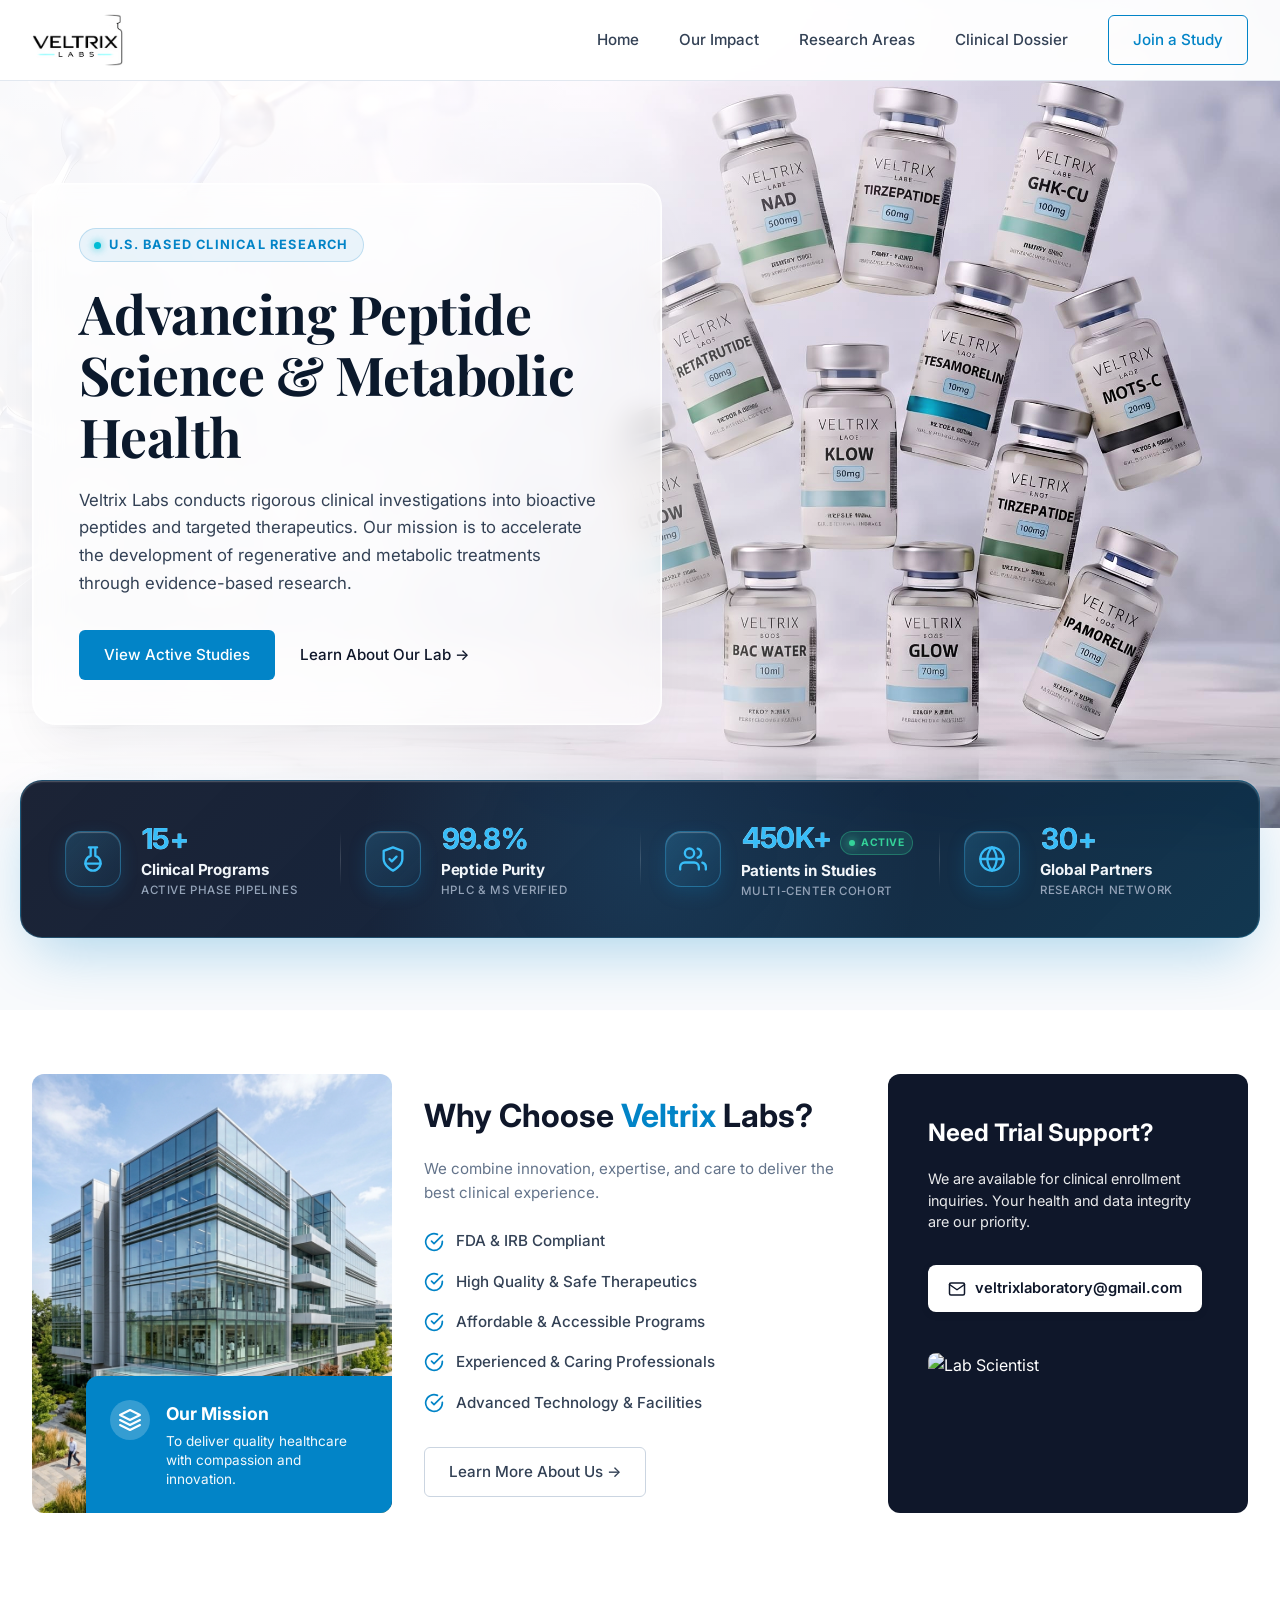
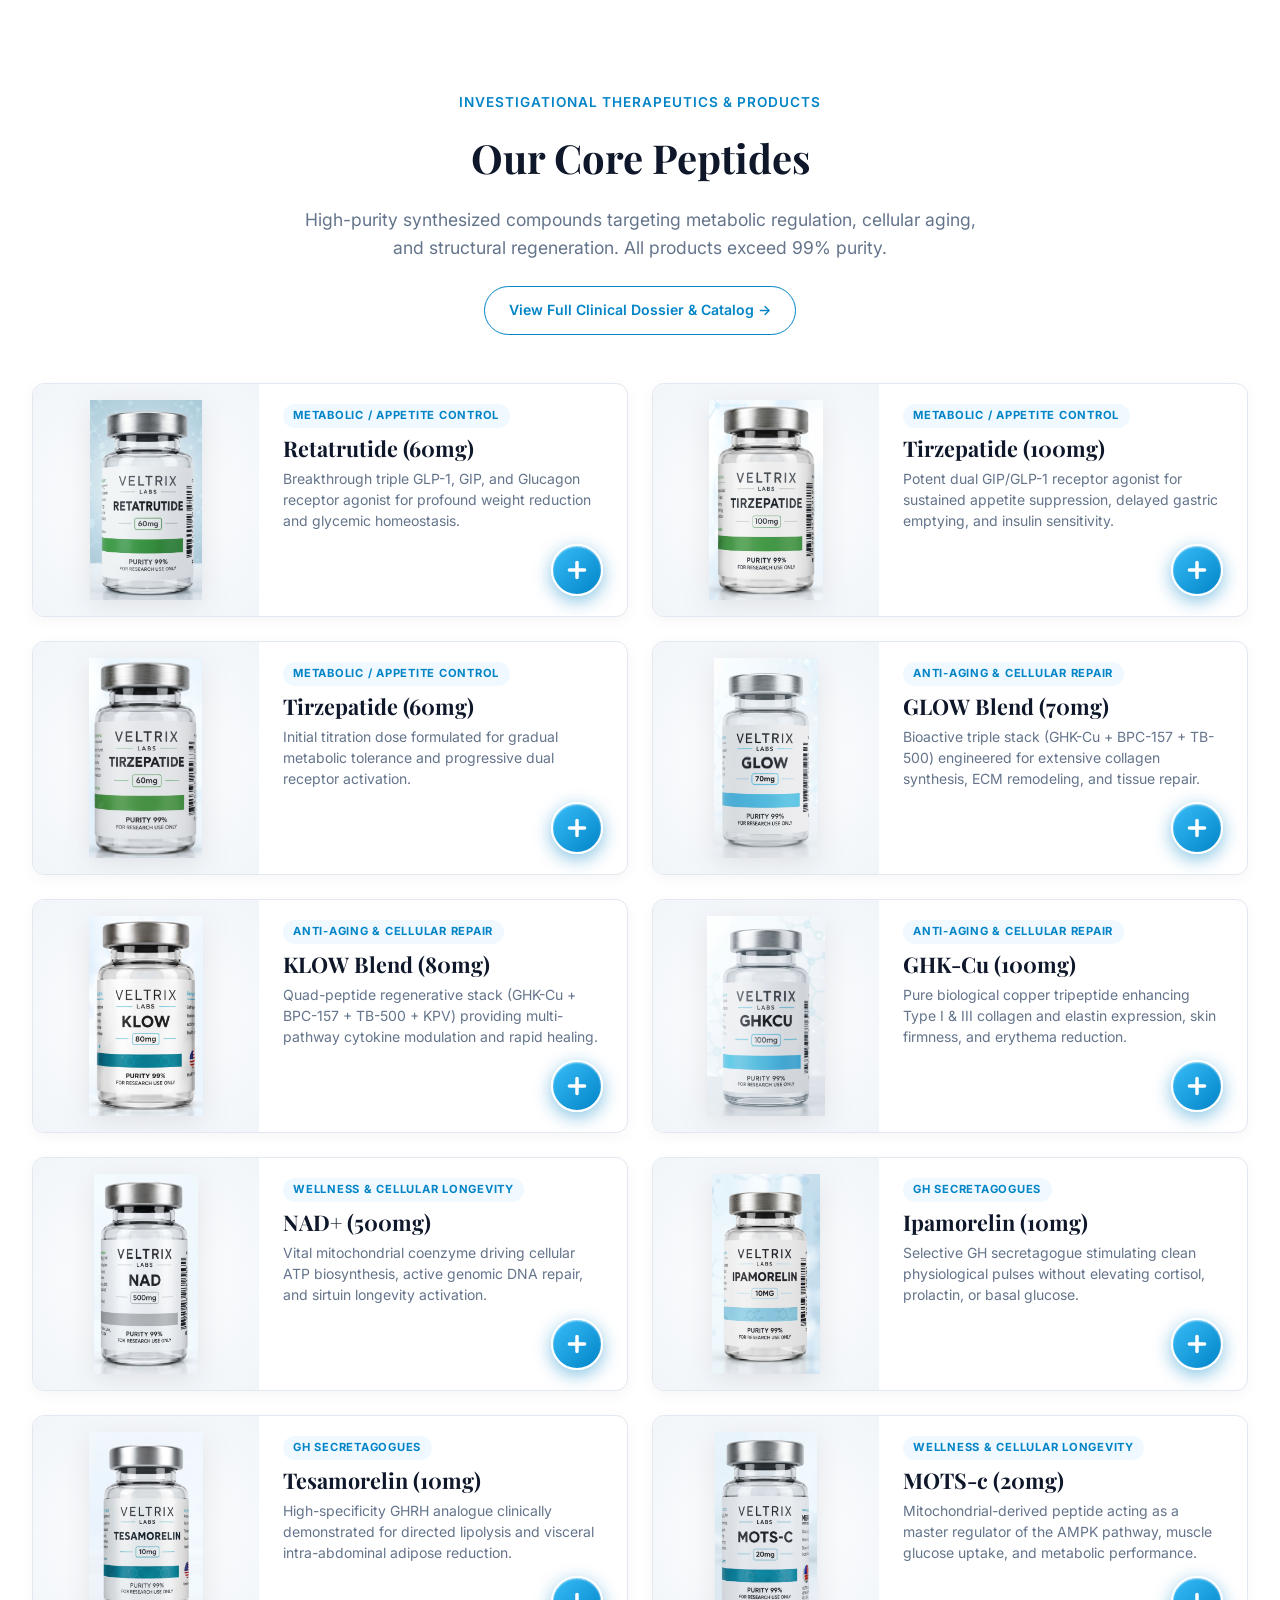
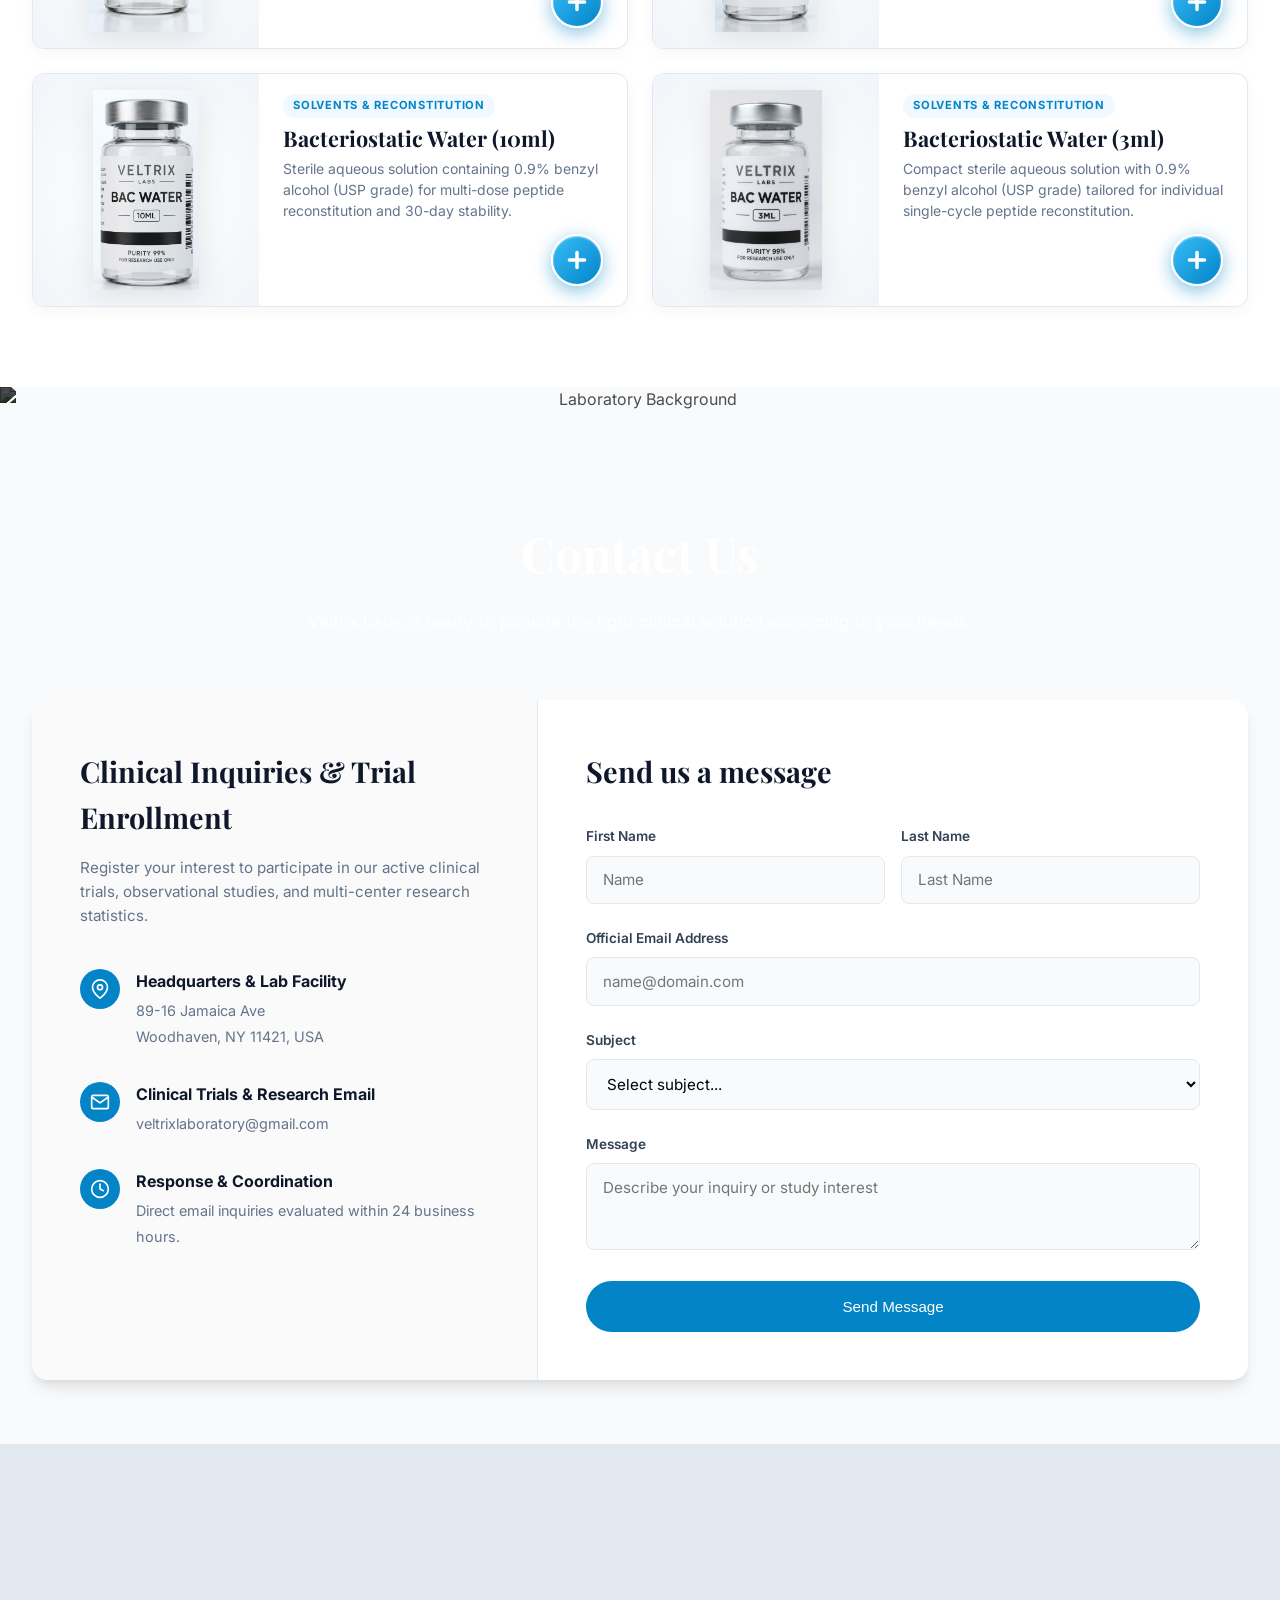
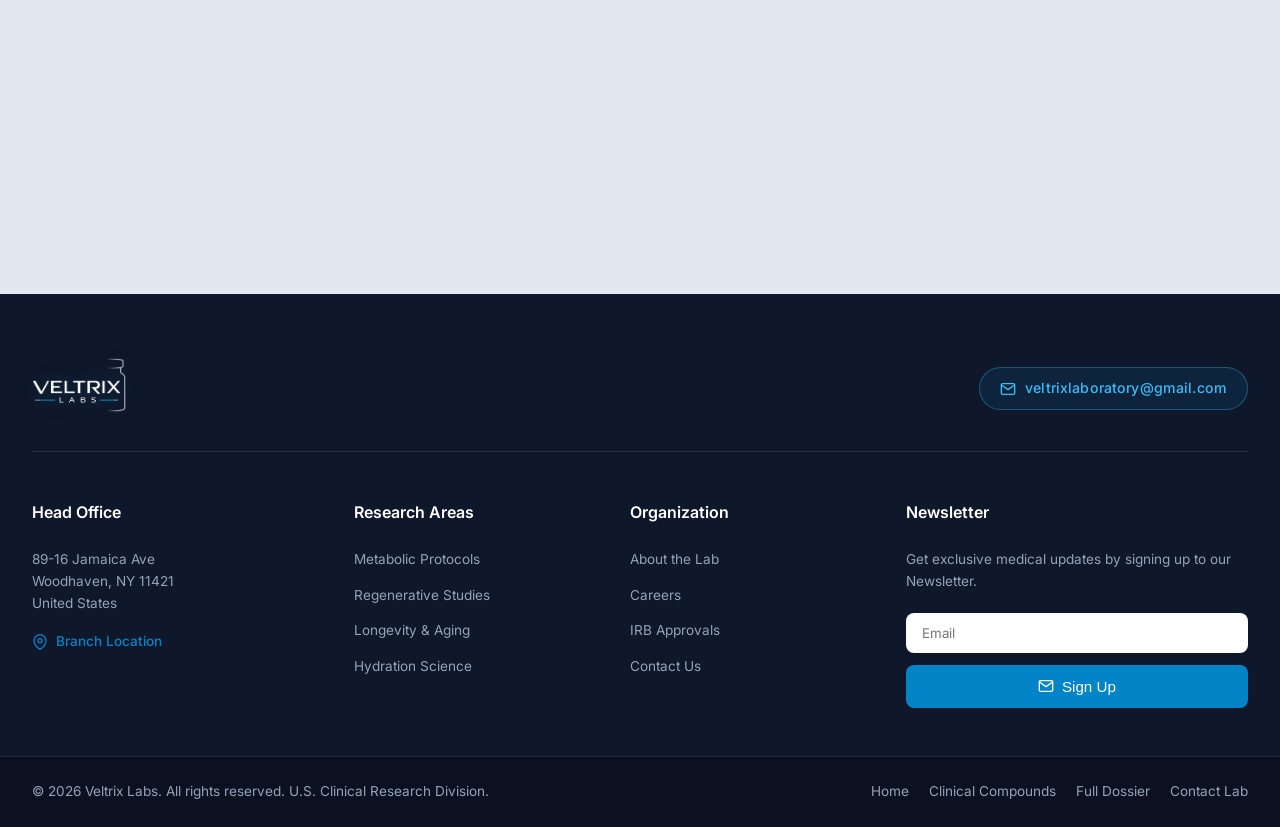
==== index.html @ ceeef2b6 "feat: complete US biotech institutional redesign, FormSubmit integration, mobile responsive fixes an" ====
<!DOCTYPE html>
<html lang="en">

<head>
  <meta charset="UTF-8" />
  <meta name="viewport" content="width=device-width, initial-scale=1.0" />
  <title>Veltrix Labs | Clinical Research & Therapeutics</title>
  <meta name="description"
    content="Veltrix Labs is a U.S.-based clinical research institution specializing in peptide science, metabolic optimization, and regenerative medicine." />
  <link rel="preconnect" href="https://fonts.googleapis.com" />
  <link rel="preconnect" href="https://fonts.gstatic.com" crossorigin />
  <link rel="preconnect" href="https://maps.google.com" />
  <link rel="preconnect" href="https://maps.gstatic.com" crossorigin />
  <link rel="dns-prefetch" href="https://maps.google.com" />
  <link
    href="https://fonts.googleapis.com/css2?family=Inter:wght@300;400;500;600;700&family=Playfair+Display:wght@600;700&display=swap"
    rel="stylesheet" />
  <link rel="icon" type="image/png" href="images/logo/logo-hd.png" />
  <link rel="stylesheet" href="style.css?v=4.6" />
  <script>document.documentElement.classList.add('js-reveal');</script>
</head>

<body>
  <!-- HEADER -->
  <header class="header" id="header">
    <div class="container header-container">
      <a href="./" class="logo" aria-label="Veltrix Labs">
        <img src="images/logo/logo-hd.png" alt="Veltrix Labs" class="site-logo-img" style="height: 52px; width: auto; max-height: 54px; display: block;">
      </a>
      <nav class="nav-links">
        <a href="#home">Home</a>
        <a href="#impact">Our Impact</a>
        <a href="#research">Research Areas</a>
        <a href="products">Clinical Dossier</a>
        <a href="#contact" class="btn btn-outline">Join a Study</a>
      </nav>
      <button class="mobile-menu-btn">
        <svg width="24" height="24" viewBox="0 0 24 24" fill="none" stroke="currentColor" stroke-width="2">
          <path d="M3 12h18M3 6h18M3 18h18" />
        </svg>
      </button>
    </div>
  </header>

  <!-- HERO -->
  <section class="hero" id="home">
    <div class="hero-image">
      <img src="images/principal/foto_principal.jpg"
        alt="Veltrix Labs Clinical Facility" />
      <div class="hero-overlay"></div>
    </div>
    <div class="container">
      <div class="hero-content">
        <span class="eyebrow">U.S. Based Clinical Research</span>
        <h1>Advancing Peptide Science &amp; Metabolic Health</h1>
        <p>Veltrix Labs conducts rigorous clinical investigations into bioactive peptides and targeted therapeutics. Our
          mission is to accelerate the development of regenerative and metabolic treatments through evidence-based
          research.</p>
        <div class="hero-actions">
          <a href="#research" class="btn btn-primary">View Active Studies</a>
          <a href="#impact" class="btn btn-text">Learn About Our Lab &rarr;</a>
        </div>
      </div>
    </div>
  </section>

  <!-- STATS BAR - CLINICAL IMPACT -->
  <section class="stats-bar">
    <div class="stats-glow-ambient"></div>
    <div class="container stats-container">
      
      <div class="stat-item">
        <div class="stat-icon-wrap">
          <svg viewBox="0 0 24 24" fill="none" stroke="currentColor" stroke-width="2" stroke-linecap="round" stroke-linejoin="round">
            <path d="M10 2v7.31M14 2v7.31M8.5 2h7M14 9.3a6.5 6.5 0 1 1-4 0"/>
            <path d="M5.52 16h12.96"/>
          </svg>
        </div>
        <div class="stat-text">
          <div class="stat-number-row">
            <h3><span class="stat-counter" data-target="15">15</span><span>+</span></h3>
          </div>
          <p class="stat-label">Clinical Programs</p>
          <span class="stat-sub">Active Phase Pipelines</span>
        </div>
      </div>
      
      <div class="stat-divider"></div>

      <div class="stat-item">
        <div class="stat-icon-wrap">
          <svg viewBox="0 0 24 24" fill="none" stroke="currentColor" stroke-width="2" stroke-linecap="round" stroke-linejoin="round">
            <path d="M12 22s8-4 8-10V5l-8-3-8 3v7c0 6 8 10 8 10z"/>
            <polyline points="9 12 11 14 15 10"/>
          </svg>
        </div>
        <div class="stat-text">
          <div class="stat-number-row">
            <h3><span class="stat-counter" data-target="99.8" data-decimals="1">99.8</span><span>%</span></h3>
          </div>
          <p class="stat-label">Peptide Purity</p>
          <span class="stat-sub">HPLC &amp; MS Verified</span>
        </div>
      </div>
      
      <div class="stat-divider"></div>

      <div class="stat-item stat-item-highlight">
        <div class="stat-icon-wrap">
          <svg viewBox="0 0 24 24" fill="none" stroke="currentColor" stroke-width="2" stroke-linecap="round" stroke-linejoin="round">
            <path d="M17 21v-2a4 4 0 0 0-4-4H5a4 4 0 0 0-4 4v2"/>
            <circle cx="9" cy="7" r="4"/>
            <path d="M23 21v-2a4 4 0 0 0-3-3.87"/>
            <path d="M16 3.13a4 4 0 0 1 0 7.75"/>
          </svg>
        </div>
        <div class="stat-text">
          <div class="stat-number-row">
            <h3><span class="stat-counter" data-target="450">450</span><span>K+</span></h3>
            <span class="stat-live-pulse"><span class="pulse-dot"></span> Active</span>
          </div>
          <p class="stat-label">Patients in Studies</p>
          <span class="stat-sub">Multi-Center Cohort</span>
        </div>
      </div>
      
      <div class="stat-divider"></div>

      <div class="stat-item">
        <div class="stat-icon-wrap">
          <svg viewBox="0 0 24 24" fill="none" stroke="currentColor" stroke-width="2" stroke-linecap="round" stroke-linejoin="round">
            <circle cx="12" cy="12" r="10"/>
            <line x1="2" y1="12" x2="22" y2="12"/>
            <path d="M12 2a15.3 15.3 0 0 1 4 10 15.3 15.3 0 0 1-4 10 15.3 15.3 0 0 1-4-10 15.3 15.3 0 0 1 4-10z"/>
          </svg>
        </div>
        <div class="stat-text">
          <div class="stat-number-row">
            <h3><span class="stat-counter" data-target="30">30</span><span>+</span></h3>
          </div>
          <p class="stat-label">Global Partners</p>
          <span class="stat-sub">Research Network</span>
        </div>
      </div>
      
    </div>
  </section>

  <!-- WHY CHOOSE US -->
  <section class="why-choose" id="impact">
    <div class="container why-choose-grid">
      <!-- Left Column (Image) -->
      <div class="why-img-col">
        <img src="images/modern_lab_building.jpg" alt="Veltrix Building" class="main-bldg">
        <div class="floating-mission">
          <div class="mission-icon">
            <svg viewBox="0 0 24 24" fill="none" stroke="currentColor" stroke-width="2" stroke-linecap="round" stroke-linejoin="round"><path d="M12 2L2 7l10 5 10-5-10-5zM2 17l10 5 10-5M2 12l10 5 10-5"/></svg>
          </div>
          <div>
            <strong>Our Mission</strong>
            <p>To deliver quality healthcare with compassion and innovation.</p>
          </div>
        </div>
      </div>
      
      <!-- Middle Column (List) -->
      <div class="why-text-col">
        <h2>Why Choose <span>Veltrix</span> Labs?</h2>
        <p class="why-sub">We combine innovation, expertise, and care to deliver the best clinical experience.</p>
        <ul class="check-list">
          <li>
            <svg viewBox="0 0 24 24" fill="none" stroke="currentColor" stroke-width="2" stroke-linecap="round" stroke-linejoin="round"><path d="M22 11.08V12a10 10 0 1 1-5.93-9.14"></path><polyline points="22 4 12 14.01 9 11.01"></polyline></svg>
            FDA &amp; IRB Compliant
          </li>
          <li>
            <svg viewBox="0 0 24 24" fill="none" stroke="currentColor" stroke-width="2" stroke-linecap="round" stroke-linejoin="round"><path d="M22 11.08V12a10 10 0 1 1-5.93-9.14"></path><polyline points="22 4 12 14.01 9 11.01"></polyline></svg>
            High Quality &amp; Safe Therapeutics
          </li>
          <li>
            <svg viewBox="0 0 24 24" fill="none" stroke="currentColor" stroke-width="2" stroke-linecap="round" stroke-linejoin="round"><path d="M22 11.08V12a10 10 0 1 1-5.93-9.14"></path><polyline points="22 4 12 14.01 9 11.01"></polyline></svg>
            Affordable &amp; Accessible Programs
          </li>
          <li>
            <svg viewBox="0 0 24 24" fill="none" stroke="currentColor" stroke-width="2" stroke-linecap="round" stroke-linejoin="round"><path d="M22 11.08V12a10 10 0 1 1-5.93-9.14"></path><polyline points="22 4 12 14.01 9 11.01"></polyline></svg>
            Experienced &amp; Caring Professionals
          </li>
          <li>
            <svg viewBox="0 0 24 24" fill="none" stroke="currentColor" stroke-width="2" stroke-linecap="round" stroke-linejoin="round"><path d="M22 11.08V12a10 10 0 1 1-5.93-9.14"></path><polyline points="22 4 12 14.01 9 11.01"></polyline></svg>
            Advanced Technology &amp; Facilities
          </li>
        </ul>
        <a href="#contact" class="btn btn-outline" style="border-radius: 6px; border-color: #cbd5e1; color: var(--color-text);">Learn More About Us &rarr;</a>
      </div>
      
      <!-- Right Column (Action) -->
      <div class="why-action-col">
        <h3>Need Trial Support?</h3>
        <p>We are available for clinical enrollment inquiries. Your health and data integrity are our priority.</p>
        <a href="mailto:veltrixlaboratory@gmail.com" class="btn-phone">
          <svg viewBox="0 0 24 24" fill="none" stroke="currentColor" stroke-width="2" stroke-linecap="round" stroke-linejoin="round" width="18" height="18"><path d="M4 4h16c1.1 0 2 .9 2 2v12c0 1.1-.9 2-2 2H4c-1.1 0-2-.9-2-2V6c0-1.1.9-2 2-2z"></path><polyline points="22,6 12,13 2,6"></polyline></svg>
          veltrixlaboratory@gmail.com
        </a>
        <div class="action-img-wrap">
          <img src="https://upload.wikimedia.org/wikipedia/commons/e/e3/Medical_Laboratory_Scientist_US_NIH.jpg" alt="Lab Scientist">
        </div>
      </div>
    </div>
  </section>

  <!-- COMPOUNDS -->
  <section class="research-areas" id="research">
    <div class="container">
      <div class="section-header">
        <span class="eyebrow-dark">Investigational Therapeutics &amp; Products</span>
        <h2>Our Core Peptides</h2>
        <p>High-purity synthesized compounds targeting metabolic regulation, cellular aging, and structural
          regeneration. All products exceed 99% purity.</p>        <div style="margin-top: 1.5rem;">
          <a href="products" class="btn btn-outline" style="border-radius: 50px; font-size: 0.88rem; font-weight: 600;">View Full Clinical Dossier &amp; Catalog &rarr;</a>
        </div>
      </div>

      <div class="compound-grid">
        <!-- Retatrutide -->
        <div class="compound-card">
          <div class="compound-img">
            <img src="images/imagenes/retatrutide-60mg.jpg" alt="Retatrutide (60mg)" />
          </div>
          <div class="compound-info">
            <span class="compound-tag">Metabolic / Appetite Control</span>
            <h3>Retatrutide (60mg)</h3>
            <p>Breakthrough triple GLP-1, GIP, and Glucagon receptor agonist for profound weight reduction and glycemic homeostasis.</p>
            <div class="compound-card-footer">
              <button type="button" class="compound-btn-plus" data-id="retatrutide" aria-label="View Retatrutide details">
                <svg viewBox="0 0 24 24" fill="none" stroke="currentColor" stroke-width="2.5" stroke-linecap="round" stroke-linejoin="round"><line x1="12" y1="5" x2="12" y2="19"></line><line x1="5" y1="12" x2="19" y2="12"></line></svg>
              </button>
            </div>
          </div>
        </div>

        <!-- Tirzepatide 100mg -->
        <div class="compound-card">
          <div class="compound-img">
            <img src="images/imagenes/tirzepatide-100mg.jpg" alt="Tirzepatide (100mg)" />
          </div>
          <div class="compound-info">
            <span class="compound-tag">Metabolic / Appetite Control</span>
            <h3>Tirzepatide (100mg)</h3>
            <p>Potent dual GIP/GLP-1 receptor agonist for sustained appetite suppression, delayed gastric emptying, and insulin sensitivity.</p>
            <div class="compound-card-footer">
              <button type="button" class="compound-btn-plus" data-id="tirzepatide_100" aria-label="View Tirzepatide 100mg details">
                <svg viewBox="0 0 24 24" fill="none" stroke="currentColor" stroke-width="2.5" stroke-linecap="round" stroke-linejoin="round"><line x1="12" y1="5" x2="12" y2="19"></line><line x1="5" y1="12" x2="19" y2="12"></line></svg>
              </button>
            </div>
          </div>
        </div>

        <!-- Tirzepatide 60mg -->
        <div class="compound-card">
          <div class="compound-img">
            <img src="images/imagenes/TIRZERPATIDE-60mg.jpg" alt="Tirzepatide (60mg)" />
          </div>
          <div class="compound-info">
            <span class="compound-tag">Metabolic / Appetite Control</span>
            <h3>Tirzepatide (60mg)</h3>
            <p>Initial titration dose formulated for gradual metabolic tolerance and progressive dual receptor activation.</p>
            <div class="compound-card-footer">
              <button type="button" class="compound-btn-plus" data-id="tirzepatide_60" aria-label="View Tirzepatide 60mg details">
                <svg viewBox="0 0 24 24" fill="none" stroke="currentColor" stroke-width="2.5" stroke-linecap="round" stroke-linejoin="round"><line x1="12" y1="5" x2="12" y2="19"></line><line x1="5" y1="12" x2="19" y2="12"></line></svg>
              </button>
            </div>
          </div>
        </div>

        <!-- GLOW Blend -->
        <div class="compound-card">
          <div class="compound-img">
            <img src="images/imagenes/glow-70mg.jpg" alt="GLOW Blend (70mg)" />
          </div>
          <div class="compound-info">
            <span class="compound-tag">Anti-Aging &amp; Cellular Repair</span>
            <h3>GLOW Blend (70mg)</h3>
            <p>Bioactive triple stack (GHK-Cu + BPC-157 + TB-500) engineered for extensive collagen synthesis, ECM remodeling, and tissue repair.</p>
            <div class="compound-card-footer">
              <button type="button" class="compound-btn-plus" data-id="glow" aria-label="View GLOW Blend details">
                <svg viewBox="0 0 24 24" fill="none" stroke="currentColor" stroke-width="2.5" stroke-linecap="round" stroke-linejoin="round"><line x1="12" y1="5" x2="12" y2="19"></line><line x1="5" y1="12" x2="19" y2="12"></line></svg>
              </button>
            </div>
          </div>
        </div>

        <!-- KLOW Blend -->
        <div class="compound-card">
          <div class="compound-img">
            <img src="images/imagenes/klow-80mg.jpg" alt="KLOW Blend (80mg)" />
          </div>
          <div class="compound-info">
            <span class="compound-tag">Anti-Aging &amp; Cellular Repair</span>
            <h3>KLOW Blend (80mg)</h3>
            <p>Quad-peptide regenerative stack (GHK-Cu + BPC-157 + TB-500 + KPV) providing multi-pathway cytokine modulation and rapid healing.</p>
            <div class="compound-card-footer">
              <button type="button" class="compound-btn-plus" data-id="klow" aria-label="View KLOW Blend details">
                <svg viewBox="0 0 24 24" fill="none" stroke="currentColor" stroke-width="2.5" stroke-linecap="round" stroke-linejoin="round"><line x1="12" y1="5" x2="12" y2="19"></line><line x1="5" y1="12" x2="19" y2="12"></line></svg>
              </button>
            </div>
          </div>
        </div>

        <!-- GHK-Cu -->
        <div class="compound-card">
          <div class="compound-img">
            <img src="images/imagenes/ghkcu-100mg.jpg" alt="GHK-Cu (100mg)" />
          </div>
          <div class="compound-info">
            <span class="compound-tag">Anti-Aging &amp; Cellular Repair</span>
            <h3>GHK-Cu (100mg)</h3>
            <p>Pure biological copper tripeptide enhancing Type I &amp; III collagen and elastin expression, skin firmness, and erythema reduction.</p>
            <div class="compound-card-footer">
              <button type="button" class="compound-btn-plus" data-id="ghk_cu" aria-label="View GHK-Cu details">
                <svg viewBox="0 0 24 24" fill="none" stroke="currentColor" stroke-width="2.5" stroke-linecap="round" stroke-linejoin="round"><line x1="12" y1="5" x2="12" y2="19"></line><line x1="5" y1="12" x2="19" y2="12"></line></svg>
              </button>
            </div>
          </div>
        </div>

        <!-- NAD+ -->
        <div class="compound-card">
          <div class="compound-img">
            <img src="images/imagenes/NAD-500mg.jpg" alt="NAD+ (500mg)" />
          </div>
          <div class="compound-info">
            <span class="compound-tag">Wellness &amp; Cellular Longevity</span>
            <h3>NAD+ (500mg)</h3>
            <p>Vital mitochondrial coenzyme driving cellular ATP biosynthesis, active genomic DNA repair, and sirtuin longevity activation.</p>
            <div class="compound-card-footer">
              <button type="button" class="compound-btn-plus" data-id="nad_plus" aria-label="View NAD+ details">
                <svg viewBox="0 0 24 24" fill="none" stroke="currentColor" stroke-width="2.5" stroke-linecap="round" stroke-linejoin="round"><line x1="12" y1="5" x2="12" y2="19"></line><line x1="5" y1="12" x2="19" y2="12"></line></svg>
              </button>
            </div>
          </div>
        </div>

        <!-- Ipamorelin -->
        <div class="compound-card">
          <div class="compound-img">
            <img src="images/imagenes/ipamorelin-10MG.jpg" alt="Ipamorelin (10mg)" />
          </div>
          <div class="compound-info">
            <span class="compound-tag">GH Secretagogues</span>
            <h3>Ipamorelin (10mg)</h3>
            <p>Selective GH secretagogue stimulating clean physiological pulses without elevating cortisol, prolactin, or basal glucose.</p>
            <div class="compound-card-footer">
              <button type="button" class="compound-btn-plus" data-id="ipamorelin" aria-label="View Ipamorelin details">
                <svg viewBox="0 0 24 24" fill="none" stroke="currentColor" stroke-width="2.5" stroke-linecap="round" stroke-linejoin="round"><line x1="12" y1="5" x2="12" y2="19"></line><line x1="5" y1="12" x2="19" y2="12"></line></svg>
              </button>
            </div>
          </div>
        </div>

        <!-- Tesamorelin -->
        <div class="compound-card">
          <div class="compound-img">
            <img src="images/imagenes/tesamorelin-10mg.jpg" alt="Tesamorelin (10mg)" />
          </div>
          <div class="compound-info">
            <span class="compound-tag">GH Secretagogues</span>
            <h3>Tesamorelin (10mg)</h3>
            <p>High-specificity GHRH analogue clinically demonstrated for directed lipolysis and visceral intra-abdominal adipose reduction.</p>
            <div class="compound-card-footer">
              <button type="button" class="compound-btn-plus" data-id="tesamorelin" aria-label="View Tesamorelin details">
                <svg viewBox="0 0 24 24" fill="none" stroke="currentColor" stroke-width="2.5" stroke-linecap="round" stroke-linejoin="round"><line x1="12" y1="5" x2="12" y2="19"></line><line x1="5" y1="12" x2="19" y2="12"></line></svg>
              </button>
            </div>
          </div>
        </div>

        <!-- MOTS-c -->
        <div class="compound-card">
          <div class="compound-img">
            <img src="images/imagenes/mots-c-20mg.jpg" alt="MOTS-c (20mg)" />
          </div>
          <div class="compound-info">
            <span class="compound-tag">Wellness &amp; Cellular Longevity</span>
            <h3>MOTS-c (20mg)</h3>
            <p>Mitochondrial-derived peptide acting as a master regulator of the AMPK pathway, muscle glucose uptake, and metabolic performance.</p>
            <div class="compound-card-footer">
              <button type="button" class="compound-btn-plus" data-id="mots_c" aria-label="View MOTS-c details">
                <svg viewBox="0 0 24 24" fill="none" stroke="currentColor" stroke-width="2.5" stroke-linecap="round" stroke-linejoin="round"><line x1="12" y1="5" x2="12" y2="19"></line><line x1="5" y1="12" x2="19" y2="12"></line></svg>
              </button>
            </div>
          </div>
        </div>

        <!-- Bacteriostatic Water 10ml -->
        <div class="compound-card">
          <div class="compound-img">
            <img src="images/imagenes/bac-water-10ML.jpg" alt="Bacteriostatic Water (10ml)" />
          </div>
          <div class="compound-info">
            <span class="compound-tag">Solvents &amp; Reconstitution</span>
            <h3>Bacteriostatic Water (10ml)</h3>
            <p>Sterile aqueous solution containing 0.9% benzyl alcohol (USP grade) for multi-dose peptide reconstitution and 30-day stability.</p>
            <div class="compound-card-footer">
              <button type="button" class="compound-btn-plus" data-id="bac_water_10ml" aria-label="View Bacteriostatic Water 10ml details">
                <svg viewBox="0 0 24 24" fill="none" stroke="currentColor" stroke-width="2.5" stroke-linecap="round" stroke-linejoin="round"><line x1="12" y1="5" x2="12" y2="19"></line><line x1="5" y1="12" x2="19" y2="12"></line></svg>
              </button>
            </div>
          </div>
        </div>

        <!-- Bacteriostatic Water 3ml -->
        <div class="compound-card">
          <div class="compound-img">
            <img src="images/imagenes/bac-water-3ML.jpg" alt="Bacteriostatic Water (3ml)" />
          </div>
          <div class="compound-info">
            <span class="compound-tag">Solvents &amp; Reconstitution</span>
            <h3>Bacteriostatic Water (3ml)</h3>
            <p>Compact sterile aqueous solution with 0.9% benzyl alcohol (USP grade) tailored for individual single-cycle peptide reconstitution.</p>
            <div class="compound-card-footer">
              <button type="button" class="compound-btn-plus" data-id="bac_water_3ml" aria-label="View Bacteriostatic Water 3ml details">
                <svg viewBox="0 0 24 24" fill="none" stroke="currentColor" stroke-width="2.5" stroke-linecap="round" stroke-linejoin="round"><line x1="12" y1="5" x2="12" y2="19"></line><line x1="5" y1="12" x2="19" y2="12"></line></svg>
              </button>
            </div>
          </div>
        </div>

      </div>
    </div>
  </section>

  <!-- CONTACT SECTION -->
  <section class="contact-section" id="contact">
    <div class="contact-header">
      <div class="contact-header-bg">
        <img src="https://upload.wikimedia.org/wikipedia/commons/2/22/Scientist_in_a_laboratory_Esculab.jpg" alt="Laboratory Background">
      </div>
      <div class="container contact-title">
        <h2>Contact Us</h2>
        <p>Veltrix Labs is ready to provide the right clinical solution according to your needs.</p>
      </div>
    </div>
    
    <div class="container contact-container">
      <div class="contact-card">
        <!-- Info Panel -->
        <div class="contact-info-panel">
          <h3>Clinical Inquiries &amp; Trial Enrollment</h3>
          <p>Register your interest to participate in our active clinical trials, observational studies, and multi-center research statistics.</p>
          
          <div class="info-list">
            <div class="info-item">
              <div class="info-icon">
                <svg viewBox="0 0 24 24" fill="none" stroke="currentColor" stroke-width="2" stroke-linecap="round" stroke-linejoin="round"><path d="M21 10c0 7-9 13-9 13s-9-6-9-13a9 9 0 0 1 18 0z"></path><circle cx="12" cy="10" r="3"></circle></svg>
              </div>
              <div class="info-text">
                <strong>Headquarters &amp; Lab Facility</strong>
                <span>89-16 Jamaica Ave<br>Woodhaven, NY 11421, USA</span>
              </div>
            </div>
            
            <div class="info-item">
              <div class="info-icon">
                <svg viewBox="0 0 24 24" fill="none" stroke="currentColor" stroke-width="2" stroke-linecap="round" stroke-linejoin="round"><path d="M4 4h16c1.1 0 2 .9 2 2v12c0 1.1-.9 2-2 2H4c-1.1 0-2-.9-2-2V6c0-1.1.9-2 2-2z"></path><polyline points="22,6 12,13 2,6"></polyline></svg>
              </div>
              <div class="info-text">
                <strong>Clinical Trials &amp; Research Email</strong>
                <span>veltrixlaboratory@gmail.com</span>
              </div>
            </div>
            
            <div class="info-item">
              <div class="info-icon">
                <svg viewBox="0 0 24 24" fill="none" stroke="currentColor" stroke-width="2" stroke-linecap="round" stroke-linejoin="round"><circle cx="12" cy="12" r="10"></circle><polyline points="12 6 12 12 16 14"></polyline></svg>
              </div>
              <div class="info-text">
                <strong>Response &amp; Coordination</strong>
                <span>Direct email inquiries evaluated within 24 business hours.</span>
              </div>
            </div>
          </div>
        </div>
        
        <!-- Form Panel -->
        <div class="contact-form-panel">
          <h3>Send us a message</h3>
          <form class="form" id="contactForm">
            <div class="form-row">
              <div class="input-group">
                <label>First Name</label>
                <input type="text" name="First Name" required placeholder="Name" />
              </div>
              <div class="input-group">
                <label>Last Name</label>
                <input type="text" name="Last Name" required placeholder="Last Name" />
              </div>
            </div>
            
            <div class="input-group">
              <label>Official Email Address</label>
              <input type="email" name="Email" required placeholder="name@domain.com" />
            </div>
            
            <div class="input-group">
              <label>Subject</label>
              <select name="Subject" required>
                <option value="">Select subject...</option>
                <option value="Metabolic / Weight Management">Metabolic / Weight Management</option>
                <option value="Tissue Regeneration">Tissue Regeneration</option>
                <option value="Cellular Longevity">Cellular Longevity</option>
                <option value="General Clinical Inquiries">General Clinical Inquiries</option>
              </select>
            </div>
            
            <div class="input-group">
              <label>Message</label>
              <textarea name="Message" rows="3" required placeholder="Describe your inquiry or study interest"></textarea>
            </div>
            
            <button type="submit" id="submitBtn" class="btn btn-primary btn-block" style="border-radius: 50px; padding: 1rem;">Send Message</button>
            <div id="formStatusMsg" class="form-status-msg" aria-live="polite"></div>
          </form>
        </div>
      </div>
    </div>
  </section>

  <!-- FULL WIDTH MAP -->
  <section class="full-map">
    <iframe src="https://maps.google.com/maps?q=89-16%20Jamaica%20Ave,%20Woodhaven,%20NY%2011421&t=&z=14&ie=UTF8&iwloc=&output=embed" width="100%" height="450" frameborder="0" style="border:0;" allowfullscreen="" aria-hidden="false" tabindex="0" loading="eager" title="Veltrix Labs Location Map"></iframe>
  </section>

  <!-- FOOTER -->
  <footer class="footer">
    <div class="container">
      <div class="footer-top">
        <div class="footer-logo">
          <a href="./" class="logo" aria-label="Veltrix Labs">
            <img src="images/logo/logo-white-hd.png" alt="Veltrix Labs" class="site-footer-logo-img" style="height: 54px; width: auto; max-height: 56px; display: block;">
          </a>
        </div>
        <div class="footer-email-contact">
          <a href="mailto:veltrixlaboratory@gmail.com" class="footer-email-link">
            <svg viewBox="0 0 24 24" fill="none" stroke="currentColor" stroke-width="2" stroke-linecap="round" stroke-linejoin="round" width="16" height="16"><path d="M4 4h16c1.1 0 2 .9 2 2v12c0 1.1-.9 2-2 2H4c-1.1 0-2-.9-2-2V6c0-1.1.9-2 2-2z"></path><polyline points="22,6 12,13 2,6"></polyline></svg>
            veltrixlaboratory@gmail.com
          </a>
        </div>
      </div>
      
      <hr class="footer-divider">
      
      <div class="footer-main">
        <div class="footer-col">
          <h4>Head Office</h4>
          <p>89-16 Jamaica Ave<br>Woodhaven, NY 11421<br>United States</p>
          <a href="#contact" class="branch-link">
            <svg viewBox="0 0 24 24" fill="none" stroke="currentColor" stroke-width="2" stroke-linecap="round" stroke-linejoin="round"><path d="M21 10c0 7-9 13-9 13s-9-6-9-13a9 9 0 0 1 18 0z"></path><circle cx="12" cy="10" r="3"></circle></svg>
            Branch Location
          </a>
        </div>
        
        <div class="footer-col">
          <h4>Research Areas</h4>
          <ul>
            <li><a href="#">Metabolic Protocols</a></li>
            <li><a href="#">Regenerative Studies</a></li>
            <li><a href="#">Longevity &amp; Aging</a></li>
            <li><a href="#">Hydration Science</a></li>
          </ul>
        </div>
        
        <div class="footer-col">
          <h4>Organization</h4>
          <ul>
            <li><a href="#">About the Lab</a></li>
            <li><a href="#">Careers</a></li>
            <li><a href="#">IRB Approvals</a></li>
            <li><a href="#contact">Contact Us</a></li>
          </ul>
        </div>
        
        <div class="footer-col newsletter-col">
          <h4>Newsletter</h4>
          <p>Get exclusive medical updates by signing up to our Newsletter.</p>
          <form class="newsletter-form">
            <input type="email" placeholder="Email" required>
            <button type="submit" class="btn btn-primary btn-block">
              <svg viewBox="0 0 24 24" fill="none" stroke="currentColor" stroke-width="2" stroke-linecap="round" stroke-linejoin="round" width="16" height="16"><path d="M4 4h16c1.1 0 2 .9 2 2v12c0 1.1-.9 2-2 2H4c-1.1 0-2-.9-2-2V6c0-1.1.9-2 2-2z"></path><polyline points="22,6 12,13 2,6"></polyline></svg>
              Sign Up
            </button>
          </form>
        </div>
      </div>
    </div>
    
    <div class="footer-bottom-wrapper">
      <div class="container footer-bottom">
        <p>&copy; 2026 Veltrix Labs. All rights reserved. U.S. Clinical Research Division.</p>
        <div class="footer-legal">
          <a href="#header">Home</a>
          <a href="#research">Clinical Compounds</a>
          <a href="products">Full Dossier</a>
          <a href="#contact">Contact Lab</a>
        </div>
      </div>
    </div>
  </footer>

  <!-- CLINICAL PRODUCT MODAL (Dinámico, sin saturar el index) -->
  <div id="productModal" class="product-modal" aria-hidden="true" role="dialog">
    <div class="product-modal-backdrop"></div>
    <div class="product-modal-container">
      <button type="button" class="product-modal-close" id="modalCloseBtn" aria-label="Cerrar modal">&times;</button>
      <div id="modalDynamicBody"></div>
    </div>
  </div>

  <script src="products-data.js"></script>
  <script src="app.js?v=4.5"></script>
</body>

</html>
---- style.css ----
:root {
  --color-primary: #0f172a;
  --color-primary-light: #1e293b;
  --color-accent: #0284c7;
  --color-accent-hover: #0369a1;
  --color-bg: #f8fafc;
  --color-surface: #ffffff;
  --color-text: #334155;
  --color-text-dark: #0f172a;
  --color-text-light: #64748b;
  --color-border: #e2e8f0;
  
  --font-sans: 'Inter', sans-serif;
  --font-serif: 'Playfair Display', serif;
  
  --shadow-sm: 0 1px 2px 0 rgba(0, 0, 0, 0.05);
  --shadow-md: 0 4px 6px -1px rgba(0, 0, 0, 0.1), 0 2px 4px -1px rgba(0, 0, 0, 0.06);
  --shadow-lg: 0 10px 15px -3px rgba(0, 0, 0, 0.1), 0 4px 6px -2px rgba(0, 0, 0, 0.05);
}

* {
  margin: 0;
  padding: 0;
  box-sizing: border-box;
}

html {
  scroll-behavior: smooth;
}

body {
  font-family: var(--font-sans);
  color: var(--color-text);
  background-color: var(--color-bg);
  line-height: 1.6;
  -webkit-font-smoothing: antialiased;
}

a {
  text-decoration: none;
  color: inherit;
  transition: color 0.2s ease;
}

img {
  max-width: 100%;
  height: auto;
  display: block;
}

.container {
  width: 100%;
  max-width: 1280px;
  margin: 0 auto;
  padding: 0 2rem;
}

/* BUTTONS */
.btn {
  display: inline-flex;
  align-items: center;
  justify-content: center;
  padding: 0.75rem 1.5rem;
  font-weight: 500;
  border-radius: 0.375rem;
  transition: all 0.2s ease;
  cursor: pointer;
  border: 1px solid transparent;
  font-size: 0.95rem;
}

.btn-primary {
  background-color: var(--color-accent);
  color: white;
}

.btn-primary:hover {
  background-color: var(--color-accent-hover);
}

.btn-outline {
  background-color: transparent;
  border-color: var(--color-accent);
  color: var(--color-accent);
}

.btn-outline:hover {
  background-color: var(--color-accent);
  color: white;
}

.btn-text {
  background-color: transparent;
  color: var(--color-primary);
  padding: 0.75rem 0;
}

.btn-text:hover {
  color: var(--color-accent);
}

.btn-block {
  width: 100%;
}

/* HEADER */
.header {
  position: fixed;
  top: 0;
  left: 0;
  width: 100%;
  background-color: rgba(255, 255, 255, 0.95);
  backdrop-filter: blur(8px);
  border-bottom: 1px solid var(--color-border);
  z-index: 100;
  transition: all 0.3s ease;
}

.header.scrolled {
  box-shadow: var(--shadow-sm);
}

.header-container {
  display: flex;
  align-items: center;
  justify-content: space-between;
  height: 5rem;
}

.logo {
  display: inline-flex;
  align-items: center;
  text-decoration: none;
}

.logo img,
.site-logo-img {
  height: 52px !important;
  max-height: 54px !important;
  width: auto !important;
  max-width: 240px !important;
  object-fit: contain !important;
  display: block;
  filter: drop-shadow(0 1px 2px rgba(0, 0, 0, 0.04));
  transition: transform var(--transition-fast), filter var(--transition-fast);
}

.logo:hover img,
.logo:hover .site-logo-img {
  transform: scale(1.03);
  filter: drop-shadow(0 2px 8px rgba(0, 168, 204, 0.25));
}

.footer-logo .logo {
  max-height: 60px;
}

.footer-logo img,
.site-footer-logo-img {
  height: 54px !important;
  max-height: 56px !important;
  width: auto !important;
  max-width: 250px !important;
  object-fit: contain !important;
  display: block;
  filter: drop-shadow(0 2px 10px rgba(0, 204, 255, 0.2));
}

.nav-links {
  display: flex;
  align-items: center;
  gap: 2.5rem;
}

.nav-links a:not(.btn) {
  font-size: 0.95rem;
  font-weight: 500;
  color: var(--color-text);
}

.nav-links a:not(.btn):hover {
  color: var(--color-accent);
}

.mobile-menu-btn {
  display: none;
  background: none;
  border: none;
  cursor: pointer;
  color: var(--color-primary);
}

/* HERO */
.hero {
  position: relative;
  min-height: 92vh;
  display: flex;
  align-items: center;
  padding-top: 5rem;
  overflow: hidden;
}

.hero-image {
  position: absolute;
  top: 0;
  left: 0;
  width: 100%;
  height: 100%;
  z-index: 0;
}

.hero-image img {
  width: 100%;
  height: 100%;
  object-fit: cover;
  object-position: 78% center;
  filter: saturate(1.15) contrast(1.05) brightness(1.02);
}

.hero-overlay {
  position: absolute;
  top: 0;
  left: 0;
  width: 100%;
  height: 100%;
  background: linear-gradient(
    90deg,
    rgba(255, 255, 255, 0.92) 0%,
    rgba(255, 255, 255, 0.78) 30%,
    rgba(255, 255, 255, 0.28) 55%,
    rgba(255, 255, 255, 0.02) 75%,
    rgba(255, 255, 255, 0) 100%
  );
  pointer-events: none;
}

.hero-content {
  max-width: 630px;
  position: relative;
  z-index: 2;
  background: rgba(255, 255, 255, 0.65);
  backdrop-filter: blur(14px);
  -webkit-backdrop-filter: blur(14px);
  border: 1px solid rgba(255, 255, 255, 0.85);
  padding: 2.75rem 2.85rem;
  border-radius: 24px;
  box-shadow: 0 25px 50px -15px rgba(10, 25, 47, 0.08), 0 0 0 1px rgba(255, 255, 255, 0.5) inset;
}

.eyebrow {
  display: inline-flex;
  align-items: center;
  gap: 0.5rem;
  font-size: 0.8rem;
  font-weight: 700;
  text-transform: uppercase;
  letter-spacing: 1.2px;
  color: #0284c7;
  background: rgba(2, 132, 199, 0.08);
  border: 1px solid rgba(2, 132, 199, 0.2);
  padding: 0.35rem 0.9rem;
  border-radius: 50px;
  margin-bottom: 1.25rem;
}

.eyebrow::before {
  content: '';
  width: 7px;
  height: 7px;
  border-radius: 50%;
  background-color: #00bcd4;
  box-shadow: 0 0 8px #00bcd4;
  display: inline-block;
}

.hero h1 {
  font-family: var(--font-serif);
  font-size: 3.35rem;
  line-height: 1.15;
  color: #0b192c;
  margin-bottom: 1.25rem;
  letter-spacing: -0.5px;
}

.hero p {
  font-size: 1.05rem;
  line-height: 1.65;
  color: #334155;
  margin-bottom: 2rem;
  max-width: 520px;
}

.hero-actions {
  display: flex;
  align-items: center;
  gap: 1.5rem;
}

/* DOMAINS (Services layout with PS3 Waves) */
.domains {
  position: relative;
  padding: 6.5rem 0 7rem;
  background: radial-gradient(ellipse at 50% 30%, #e0f2fe 0%, #f0f9ff 45%, #f8fafc 100%);
  overflow: hidden;
}

.ps3-waves-bg {
  position: absolute;
  top: 0;
  left: 0;
  width: 100%;
  height: 100%;
  pointer-events: none;
  z-index: 1;
}

.domains .container {
  position: relative;
  z-index: 2;
}

.domains-header {
  text-align: center;
  margin-bottom: 3rem;
}

.domains-header h2 {
  font-size: 2.25rem;
  color: var(--color-primary);
  margin-bottom: 0.5rem;
}

.domains-header h2 span {
  color: var(--color-accent);
}

.domains-header p {
  color: var(--color-text-light);
}

.domains-grid {
  display: grid;
  grid-template-columns: repeat(5, 1fr);
  gap: 1.25rem;
}

.domain-card {
  background: rgba(255, 255, 255, 0.92);
  backdrop-filter: blur(16px);
  -webkit-backdrop-filter: blur(16px);
  border: 1px solid rgba(255, 255, 255, 0.9);
  border-radius: 18px;
  overflow: hidden;
  box-shadow: 0 8px 28px rgba(2, 132, 199, 0.10), 0 2px 6px rgba(0, 0, 0, 0.04);
  transition: transform 0.35s cubic-bezier(0.34, 1.56, 0.64, 1), box-shadow 0.35s ease, border-color 0.35s ease;
  display: flex;
  flex-direction: column;
  cursor: pointer;
}

.domain-card:hover {
  transform: translateY(-8px) scale(1.02);
  box-shadow: 0 20px 40px rgba(2, 132, 199, 0.20), 0 8px 16px rgba(0,0,0,0.06);
  border-color: rgba(56, 189, 248, 0.7);
}

/* Image area: dark gradient bg so white-label vials look intentional */
.domain-img {
  width: 100%;
  height: 150px;
  overflow: hidden;
  position: relative;
  background: linear-gradient(135deg, #0f172a 0%, #1e3a5f 50%, #0c4a6e 100%);
  display: flex;
  align-items: center;
  justify-content: center;
}

/* Subtle animated shine overlay */
.domain-img::after {
  content: '';
  position: absolute;
  inset: 0;
  background: linear-gradient(120deg,
    transparent 30%,
    rgba(56, 189, 248, 0.08) 50%,
    transparent 70%
  );
  opacity: 0;
  transition: opacity 0.4s ease;
}

.domain-card:hover .domain-img::after {
  opacity: 1;
}

/* Bottom glow line */
.domain-img::before {
  content: '';
  position: absolute;
  bottom: 0;
  left: 0;
  right: 0;
  height: 2px;
  background: linear-gradient(90deg, transparent, #38bdf8, #0ea5e9, transparent);
  z-index: 3;
  opacity: 0.8;
}

.domain-img img {
  width: 80%;
  height: 85%;
  object-fit: contain;
  object-position: center;
  transition: transform 0.5s cubic-bezier(0.34, 1.56, 0.64, 1), filter 0.3s ease;
  position: relative;
  z-index: 2;
  filter: drop-shadow(0 4px 16px rgba(0,0,0,0.35));
}

.domain-card:hover .domain-img img {
  transform: scale(1.08);
  filter: drop-shadow(0 8px 24px rgba(56, 189, 248, 0.25));
}

.domain-content {
  padding: 1.25rem 1.25rem 1rem;
  position: relative;
  flex: 1;
  display: flex;
  flex-direction: column;
}

.domain-content h3 {
  font-size: 1rem;
  color: var(--color-primary);
  margin-bottom: 0.35rem;
  font-weight: 700;
  letter-spacing: -0.01em;
}

.domain-content p {
  font-size: 0.82rem;
  color: var(--color-text-light);
  line-height: 1.45;
  margin-bottom: 0.85rem;
  flex: 1;
}

.domain-arrow {
  display: flex;
  align-items: center;
  justify-content: center;
  width: 30px;
  height: 30px;
  background: linear-gradient(135deg, var(--color-accent), #0ea5e9);
  color: white;
  border-radius: 50%;
  align-self: flex-end;
  transition: transform 0.3s cubic-bezier(0.34, 1.56, 0.64, 1), box-shadow 0.3s ease;
  box-shadow: 0 2px 8px rgba(2, 132, 199, 0.35);
}

.domain-arrow:hover {
  transform: scale(1.15) translateX(2px);
  box-shadow: 0 4px 16px rgba(2, 132, 199, 0.5);
}

.domain-arrow svg {
  width: 15px;
  height: 15px;
}


/* STATS BAR - ULTRA-PREMIUM CLINICAL GLASS */
.stats-bar {
  background: linear-gradient(135deg, rgba(15, 23, 42, 0.95) 0%, rgba(14, 30, 55, 0.97) 50%, rgba(8, 47, 73, 0.96) 100%);
  backdrop-filter: blur(24px);
  -webkit-backdrop-filter: blur(24px);
  padding: 0;
  color: white;
  border-radius: 22px;
  border: 1px solid rgba(56, 189, 248, 0.28);
  margin: -3rem auto 4.5rem;
  max-width: 1240px;
  position: relative;
  z-index: 10;
  box-shadow: 0 25px 60px -15px rgba(2, 132, 199, 0.32), 0 0 0 1px rgba(255, 255, 255, 0.08), inset 0 1px 1.5px rgba(255, 255, 255, 0.25);
  overflow: hidden;
}

.stats-glow-ambient {
  position: absolute;
  top: -50%;
  left: 20%;
  width: 60%;
  height: 200%;
  background: radial-gradient(circle, rgba(56, 189, 248, 0.12) 0%, transparent 70%);
  pointer-events: none;
  z-index: 1;
}

.stats-container {
  display: flex;
  justify-content: space-between;
  align-items: center;
  padding: 2.25rem 2.75rem;
  position: relative;
  z-index: 2;
  gap: 1.5rem;
}

.stat-item {
  display: flex;
  align-items: center;
  gap: 1.25rem;
  transition: transform 0.28s cubic-bezier(0.16, 1, 0.3, 1);
  flex: 1;
}

.stat-item:hover {
  transform: translateY(-2px);
}

.stat-icon-wrap {
  width: 56px;
  height: 56px;
  border-radius: 16px;
  display: flex;
  align-items: center;
  justify-content: center;
  background: linear-gradient(135deg, rgba(56, 189, 248, 0.18) 0%, rgba(2, 132, 199, 0.06) 100%);
  border: 1px solid rgba(56, 189, 248, 0.35);
  color: #38bdf8;
  box-shadow: 0 6px 18px rgba(2, 132, 199, 0.18), inset 0 1px 1px rgba(255, 255, 255, 0.25);
  flex-shrink: 0;
  transition: all 0.3s ease;
}

.stat-item:hover .stat-icon-wrap {
  background: linear-gradient(135deg, rgba(56, 189, 248, 0.28) 0%, rgba(2, 132, 199, 0.15) 100%);
  border-color: rgba(56, 189, 248, 0.6);
  color: #ffffff;
  transform: scale(1.06);
  box-shadow: 0 0 24px rgba(56, 189, 248, 0.45);
}

.stat-icon-wrap svg {
  width: 28px;
  height: 28px;
}

.stat-text {
  display: flex;
  flex-direction: column;
}

.stat-number-row {
  display: flex;
  align-items: baseline;
  gap: 0.6rem;
}

.stat-number-row h3 {
  font-size: 2.3rem;
  font-weight: 800;
  margin: 0;
  line-height: 1;
  background: linear-gradient(135deg, #ffffff 40%, #bae6fd 100%);
  -webkit-background-clip: text;
  -webkit-text-fill-color: transparent;
  letter-spacing: -0.02em;
}

.stat-number-row h3 span {
  color: #38bdf8;
  -webkit-text-fill-color: #38bdf8;
  font-weight: 700;
  font-size: 1.8rem;
  margin-left: 1px;
}

.stat-label {
  font-size: 0.95rem;
  font-weight: 700;
  color: #f1f5f9;
  margin: 0.35rem 0 0.1rem;
  line-height: 1.2;
  letter-spacing: -0.01em;
}

.stat-sub {
  font-size: 0.72rem;
  color: #94a3b8;
  font-weight: 500;
  text-transform: uppercase;
  letter-spacing: 0.6px;
}

.stat-live-pulse {
  display: inline-flex;
  align-items: center;
  gap: 0.35rem;
  font-size: 0.65rem;
  font-weight: 700;
  color: #34d399;
  background: rgba(52, 211, 153, 0.14);
  border: 1px solid rgba(52, 211, 153, 0.35);
  padding: 0.15rem 0.5rem;
  border-radius: 50px;
  text-transform: uppercase;
  letter-spacing: 0.5px;
  transform: translateY(-2px);
}

.pulse-dot {
  width: 6px;
  height: 6px;
  border-radius: 50%;
  background-color: #34d399;
  box-shadow: 0 0 8px #34d399;
  animation: pulseGlow 1.8s infinite;
}

@keyframes pulseGlow {
  0%, 100% { opacity: 1; transform: scale(1); }
  50% { opacity: 0.35; transform: scale(1.35); }
}

.stat-divider {
  width: 1px;
  height: 54px;
  background: linear-gradient(180deg, transparent, rgba(255, 255, 255, 0.16), transparent);
  flex-shrink: 0;
}

@media (max-width: 1100px) {
  .stats-container {
    padding: 2rem;
    gap: 1.25rem;
  }
  .stat-number-row h3 {
    font-size: 1.95rem;
  }
}

@media (max-width: 900px) {
  .stats-bar {
    margin: -2rem 1.25rem 3.5rem;
    border-radius: 20px;
  }
  .stats-container {
    display: grid;
    grid-template-columns: 1fr 1fr;
    gap: 1.25rem;
    padding: 1.75rem 1.5rem;
  }
  .stat-divider {
    display: none;
  }
}

@media (max-width: 580px) {
  .stats-bar {
    margin: -1.25rem 0.85rem 2.5rem;
    border-radius: 20px;
    box-shadow: 0 16px 40px -10px rgba(2, 132, 199, 0.28), 0 0 0 1px rgba(255, 255, 255, 0.08);
  }
  .stats-container {
    grid-template-columns: repeat(2, 1fr);
    gap: 0.75rem;
    padding: 0.85rem;
  }
  .stat-item {
    display: flex;
    flex-direction: column;
    align-items: flex-start;
    gap: 0.65rem;
    background: rgba(255, 255, 255, 0.04);
    border: 1px solid rgba(56, 189, 248, 0.16);
    border-radius: 14px;
    padding: 0.95rem 0.85rem;
    transition: transform 0.2s ease, background 0.2s ease;
  }
  .stat-item:active {
    background: rgba(255, 255, 255, 0.08);
    transform: scale(0.98);
  }
  .stat-item-highlight {
    background: linear-gradient(135deg, rgba(2, 132, 199, 0.14) 0%, rgba(255, 255, 255, 0.04) 100%);
    border-color: rgba(56, 189, 248, 0.35);
  }
  .stat-icon-wrap {
    width: 38px;
    height: 38px;
    border-radius: 10px;
  }
  .stat-icon-wrap svg {
    width: 19px;
    height: 19px;
  }
  .stat-text {
    width: 100%;
  }
  .stat-number-row {
    display: flex;
    align-items: baseline;
    flex-wrap: wrap;
    gap: 0.35rem;
  }
  .stat-number-row h3 {
    font-size: 1.6rem;
    font-weight: 800;
    line-height: 1.05;
  }
  .stat-number-row h3 span {
    font-size: 1.3rem;
  }
  .stat-live-pulse {
    font-size: 0.62rem;
    padding: 0.12rem 0.4rem;
  }
  .stat-label {
    font-size: 0.82rem;
    font-weight: 600;
    color: #f1f5f9;
    margin: 0.25rem 0 0.1rem;
    line-height: 1.25;
  }
  .stat-sub {
    font-size: 0.65rem;
    color: #94a3b8;
    line-height: 1.2;
    text-transform: uppercase;
    letter-spacing: 0.03em;
  }
}

/* WHY CHOOSE US */
.why-choose {
  padding: 4rem 0 6rem;
  background-color: white;
}

.why-choose-grid {
  display: grid;
  grid-template-columns: 1fr 1.2fr 1fr;
  gap: 2rem;
}

.why-img-col {
  position: relative;
  border-radius: 12px;
  overflow: hidden;
}

.why-img-col .main-bldg {
  width: 100%;
  height: 100%;
  min-height: 400px;
  object-fit: cover;
}

.floating-mission {
  position: absolute;
  bottom: 0; right: 0;
  background-color: var(--color-accent);
  color: white;
  padding: 1.5rem;
  border-top-left-radius: 12px;
  display: flex;
  align-items: flex-start;
  gap: 1rem;
  max-width: 85%;
}

.mission-icon {
  width: 40px; height: 40px;
  background: rgba(255,255,255,0.2);
  border-radius: 50%;
  display: flex;
  align-items: center;
  justify-content: center;
  flex-shrink: 0;
}

.mission-icon svg { width: 24px; height: 24px; }

.floating-mission strong {
  display: block;
  font-size: 1.1rem;
  margin-bottom: 0.25rem;
}

.floating-mission p {
  font-size: 0.85rem;
  line-height: 1.4;
  opacity: 0.95;
}

.why-text-col {
  padding: 1rem 0;
}

.why-text-col h2 {
  font-size: 2rem;
  color: var(--color-primary);
  margin-bottom: 1rem;
}

.why-text-col h2 span { color: var(--color-accent); }

.why-sub {
  color: var(--color-text-light);
  margin-bottom: 1.5rem;
  font-size: 0.95rem;
}

.check-list {
  list-style: none;
  margin-bottom: 2rem;
}

.check-list li {
  display: flex;
  align-items: center;
  gap: 0.75rem;
  margin-bottom: 1rem;
  font-weight: 500;
  color: var(--color-text);
  font-size: 0.95rem;
}

.check-list svg {
  width: 20px; height: 20px;
  color: var(--color-accent);
  flex-shrink: 0;
}

.why-action-col {
  background-color: var(--color-primary);
  border-radius: 12px;
  padding: 2.5rem;
  color: white;
  display: flex;
  flex-direction: column;
  position: relative;
  overflow: hidden;
}

.why-action-col h3 {
  font-size: 1.5rem;
  margin-bottom: 1rem;
}

.why-action-col p {
  font-size: 0.9rem;
  opacity: 0.9;
  margin-bottom: 2rem;
  line-height: 1.5;
}

.btn-phone {
  background-color: white;
  color: var(--color-primary);
  display: inline-flex;
  align-items: center;
  justify-content: center;
  gap: 0.55rem;
  padding: 0.75rem 1.25rem;
  border-radius: 8px;
  font-weight: 600;
  font-size: 0.92rem;
  text-decoration: none;
  margin-bottom: 2rem;
  align-self: flex-start;
  transition: all 0.3s ease;
  box-shadow: 0 2px 8px rgba(0, 0, 0, 0.08);
}

.btn-phone:hover {
  background-color: #f1f5f9;
  transform: translateY(-2px);
  box-shadow: 0 4px 12px rgba(0, 0, 0, 0.12);
}

.action-img-wrap {
  margin-top: auto;
  border-radius: 8px;
  overflow: hidden;
  height: 120px;
}

.action-img-wrap img {
  width: 100%; height: 100%; object-fit: cover;
}

/* RESEARCH AREAS */
.research-areas {
  padding: 5rem 0;
  background-color: var(--color-surface);
}

.section-header {
  text-align: center;
  max-width: 700px;
  margin: 0 auto 3rem;
}

.eyebrow-dark {
  display: inline-block;
  font-size: 0.85rem;
  font-weight: 600;
  text-transform: uppercase;
  letter-spacing: 1px;
  color: var(--color-accent);
  margin-bottom: 0.75rem;
}

.section-header h2 {
  font-family: var(--font-serif);
  font-size: 2.5rem;
  color: var(--color-primary);
  margin-bottom: 1rem;
}

.section-header p {
  color: var(--color-text-light);
  font-size: 1.1rem;
}

.compound-grid {
  display: grid;
  grid-template-columns: repeat(2, 1fr);
  gap: 1.5rem;
}

.compound-card {
  display: flex;
  background-color: white;
  border: 1px solid var(--color-border);
  border-radius: 12px;
  overflow: hidden;
  transition: transform 0.3s ease, box-shadow 0.3s ease, border-color 0.3s ease;
  box-shadow: 0 4px 15px rgba(0, 0, 0, 0.04);
}

.compound-card:hover {
  transform: translateY(-4px);
  box-shadow: 0 10px 20px rgba(0, 0, 0, 0.08);
  border-color: rgba(2, 132, 199, 0.25);
}

.compound-img {
  width: 38%;
  min-height: 220px;
  flex-shrink: 0;
  position: relative;
  overflow: hidden;
  background: radial-gradient(circle at 50% 50%, #ffffff 0%, #f1f5f9 100%);
  display: flex;
  align-items: center;
  justify-content: center;
  padding: 1rem;
}

.compound-img img {
  width: 100%;
  height: 100%;
  max-height: 200px;
  object-fit: contain;
  object-position: center;
  filter: drop-shadow(0 6px 14px rgba(15, 23, 42, 0.1));
  transition: transform 0.5s cubic-bezier(0.16, 1, 0.3, 1);
}

.compound-card:hover .compound-img img {
  transform: scale(1.08) translateY(-3px);
}

.compound-info {
  width: 65%;
  padding: 1.25rem 1.5rem;
  display: flex;
  flex-direction: column;
  justify-content: center;
}

.compound-tag {
  display: inline-block;
  align-self: flex-start;
  background-color: #f0f9ff;
  color: var(--color-accent);
  font-size: 0.7rem;
  font-weight: 700;
  text-transform: uppercase;
  letter-spacing: 0.75px;
  padding: 0.2rem 0.65rem;
  border-radius: 50px;
  margin-bottom: 0.5rem;
}

.compound-info h3 {
  font-family: var(--font-serif);
  font-size: 1.35rem;
  color: var(--color-primary);
  margin-bottom: 0.4rem;
  font-weight: 700;
  line-height: 1.2;
}

.compound-info p {
  color: var(--color-text-light);
  font-size: 0.875rem;
  line-height: 1.5;
  margin-bottom: 0;
}

.compound-card-footer {
  display: flex;
  justify-content: flex-end;
  margin-top: auto;
  padding-top: 0.65rem;
}

.compound-btn-plus {
  width: 52px;
  height: 52px;
  border-radius: 50%;
  background: linear-gradient(135deg, #38bdf8 0%, #0284c7 100%);
  border: 2.5px solid #ffffff;
  color: #ffffff;
  display: flex;
  align-items: center;
  justify-content: center;
  cursor: pointer;
  transition: all 0.28s cubic-bezier(0.16, 1, 0.3, 1);
  padding: 0;
  box-shadow: 0 5px 18px rgba(2, 132, 199, 0.48), inset 0 1px 1.5px rgba(255, 255, 255, 0.6);
}

.compound-btn-plus:hover {
  background: linear-gradient(135deg, #0ea5e9 0%, #0369a1 100%);
  color: #ffffff;
  transform: translateY(-2px) scale(1.08);
  box-shadow: 0 8px 24px rgba(2, 132, 199, 0.62), inset 0 1px 1.5px rgba(255, 255, 255, 0.7);
}

.compound-btn-plus:active {
  transform: translateY(0) scale(0.96);
}

.compound-btn-plus svg {
  width: 26px;
  height: 26px;
  stroke-width: 3.2;
}

.compound-details {
  list-style: none;
  border-top: 1px solid var(--color-border);
  padding-top: 0.75rem;
  display: grid;
  grid-template-columns: 1fr 1fr;
  gap: 0.75rem;
}

.compound-details li {
  font-size: 0.8rem;
  color: var(--color-text);
}

.compound-details li strong {
  display: block;
  font-size: 0.7rem;
  color: var(--color-text-light);
  text-transform: uppercase;
  margin-bottom: 0.15rem;
  letter-spacing: 0.5px;
}

/* CONTACT SECTION REDESIGN */
.contact-section {
  position: relative;
  background-color: var(--color-bg);
  padding-bottom: 0;
}

.contact-header {
  position: relative;
  padding: 8rem 0 12rem;
  color: white;
  text-align: center;
  overflow: hidden;
}

.contact-header-bg {
  position: absolute;
  top: 0; left: 0; width: 100%; height: 100%;
  z-index: 1;
}

.contact-header-bg img {
  width: 100%; height: 100%; object-fit: cover;
  filter: brightness(0.3) saturate(0.8);
}

.contact-title {
  position: relative;
  z-index: 2;
}

.contact-title h2 {
  font-family: var(--font-serif);
  font-size: 3rem;
  margin-bottom: 1rem;
}

.contact-title p {
  font-size: 1.1rem;
  opacity: 0.9;
}

.contact-container {
  position: relative;
  margin-top: -8rem;
  z-index: 10;
  margin-bottom: 0;
}

.contact-card {
  background: white;
  border-radius: 16px;
  box-shadow: var(--shadow-lg);
  display: flex;
  overflow: hidden;
}

.contact-info-panel {
  flex: 1;
  padding: 3rem;
  background-color: #fafafa;
  border-right: 1px solid var(--color-border);
}

.contact-info-panel h3 {
  font-family: var(--font-serif);
  font-size: 1.8rem;
  color: var(--color-primary);
  margin-bottom: 1rem;
}

.contact-info-panel > p {
  color: var(--color-text-light);
  margin-bottom: 2.5rem;
  font-size: 0.95rem;
}

.info-list {
  display: flex;
  flex-direction: column;
  gap: 2rem;
}

.info-item {
  display: flex;
  align-items: flex-start;
  gap: 1rem;
}

.info-icon {
  width: 40px; height: 40px;
  background-color: var(--color-accent);
  color: white;
  border-radius: 50%;
  display: flex;
  align-items: center;
  justify-content: center;
  flex-shrink: 0;
}

.info-icon svg {
  width: 20px; height: 20px;
}

.info-text strong {
  display: block;
  color: var(--color-primary);
  font-size: 1rem;
  margin-bottom: 0.25rem;
}

.info-text span {
  color: var(--color-text-light);
  font-size: 0.9rem;
  line-height: 1.4;
}

.contact-form-panel {
  flex: 1.5;
  padding: 3rem;
}

.contact-form-panel h3 {
  font-family: var(--font-serif);
  font-size: 1.8rem;
  color: var(--color-primary);
  margin-bottom: 2rem;
}

.form-row {
  display: grid;
  grid-template-columns: 1fr 1fr;
  gap: 1rem;
}

.input-group {
  margin-bottom: 1.5rem;
}

.input-group label {
  display: block;
  font-size: 0.85rem;
  font-weight: 600;
  color: var(--color-text);
  margin-bottom: 0.5rem;
}

.input-group input,
.input-group select,
.input-group textarea {
  width: 100%;
  padding: 0.85rem 1rem;
  background-color: #f8fafc;
  border: 1px solid #e2e8f0;
  border-radius: 8px;
  font-family: var(--font-sans);
  font-size: 0.95rem;
  transition: all 0.3s ease;
}

.input-group input:focus,
.input-group select:focus,
.input-group textarea:focus {
  outline: none;
  background-color: white;
  border-color: var(--color-accent);
  box-shadow: 0 0 0 3px rgba(2,132,199,0.1);
}

/* FORM STATUS NOTIFICATION (INLINE, MODERN) */
.form-status-msg {
  display: none;
  margin-top: 1.25rem;
  padding: 1rem 1.25rem;
  border-radius: 12px;
  animation: fadeInStatus 0.3s ease-out;
  box-shadow: 0 4px 14px rgba(0, 0, 0, 0.05);
}

@keyframes fadeInStatus {
  from { opacity: 0; transform: translateY(8px); }
  to { opacity: 1; transform: translateY(0); }
}

.form-status-msg .status-icon {
  flex-shrink: 0;
  display: flex;
  align-items: center;
  justify-content: center;
  margin-top: 2px;
  margin-right: 0.85rem;
}

.form-status-msg .status-text strong {
  display: block;
  font-size: 0.95rem;
  font-weight: 600;
}

.form-status-msg.success {
  background: #f0fdf4;
  border: 1px solid #86efac;
  color: #166534;
}

.form-status-msg.success .status-icon {
  color: #16a34a;
}

.form-status-msg.error {
  background: #fef2f2;
  border: 1px solid #fca5a5;
  color: #991b1b;
}

.form-status-msg.error .status-icon {
  color: #dc2626;
}

.form-status-msg.info {
  background: #f0f9ff;
  border: 1px solid #bae6fd;
  color: #0369a1;
}

.form-status-msg.info .status-icon {
  color: #0284c7;
}

.full-map {
  width: 100%;
  height: 450px;
  margin-top: 4rem;
  display: block;
  background-color: #e2e8f0;
  position: relative;
}

.full-map iframe {
  width: 100%;
  height: 100%;
  display: block;
  filter: contrast(1.1) saturate(1.2);
}

/* FOOTER REDESIGN */
.footer {
  background-color: var(--color-primary);
  color: #94a3b8;
  padding: 4rem 0 0;
  font-size: 0.85rem;
}

.footer-top {
  display: flex;
  justify-content: space-between;
  align-items: center;
  padding-bottom: 2rem;
}

.footer-logo .logo-text {
  color: white;
  font-size: 1.5rem;
}

.footer-email-contact {
  display: flex;
  align-items: center;
}

.footer-email-link {
  display: inline-flex;
  align-items: center;
  gap: 0.6rem;
  padding: 0.55rem 1.25rem;
  background: rgba(2, 132, 199, 0.12);
  border: 1px solid rgba(56, 189, 248, 0.35);
  border-radius: 50px;
  color: #38bdf8;
  font-size: 0.88rem;
  font-weight: 500;
  letter-spacing: 0.01em;
  transition: all 0.25s ease;
  text-decoration: none;
}

.footer-email-link:hover {
  background: var(--color-accent);
  border-color: var(--color-accent);
  color: #ffffff;
  transform: translateY(-2px);
  box-shadow: 0 4px 12px rgba(2, 132, 199, 0.3);
}

.footer-email-link svg {
  width: 16px;
  height: 16px;
}

.footer-divider {
  border: 0;
  height: 1px;
  background: rgba(255, 255, 255, 0.1);
  margin-bottom: 3rem;
}

.footer-main {
  display: grid;
  grid-template-columns: 1.2fr 1fr 1fr 1.5fr;
  gap: 3rem;
  margin-bottom: 3rem;
}

.footer-col h4 {
  color: white;
  font-size: 1rem;
  margin-bottom: 1.5rem;
  font-weight: 600;
}

.footer-col p {
  line-height: 1.6;
  margin-bottom: 1rem;
}

.branch-link {
  display: inline-flex;
  align-items: center;
  gap: 0.5rem;
  color: var(--color-accent);
  font-weight: 500;
}

.branch-link svg {
  width: 16px; height: 16px;
}

.footer-col ul {
  list-style: none;
}

.footer-col li {
  margin-bottom: 0.85rem;
}

.footer-col a:hover {
  color: white;
}

.newsletter-col p {
  margin-bottom: 1.25rem;
}

.newsletter-form input {
  width: 100%;
  padding: 0.75rem 1rem;
  border-radius: 8px;
  border: none;
  margin-bottom: 0.75rem;
  font-family: var(--font-sans);
  background-color: white;
  color: var(--color-primary);
}

.newsletter-form input:focus {
  outline: none;
  box-shadow: 0 0 0 2px var(--color-accent);
}

.newsletter-form button {
  border-radius: 8px;
  display: flex;
  align-items: center;
  justify-content: center;
  gap: 0.5rem;
  padding: 0.75rem 1rem;
}

.footer-bottom-wrapper {
  border-top: 1px solid rgba(255,255,255,0.1);
  padding: 1.5rem 0;
  background-color: #0b1120;
}

.footer-bottom {
  display: flex;
  justify-content: space-between;
  align-items: center;
}

.footer-legal {
  display: flex;
  gap: 1.25rem;
}

.footer-legal a:hover {
  color: white;
}

/* RESPONSIVE */
@media (max-width: 1024px) {
  .hero h1 { font-size: 2.75rem; }
  .impact-container { grid-template-columns: 1fr; gap: 3rem; text-align: center; }
  .impact-stats { border-left: none; padding-left: 0; }
  .domains-grid { grid-template-columns: repeat(3, 1fr); gap: 1.5rem; }
  .compound-grid { grid-template-columns: repeat(2, 1fr); }
  .contact-card { flex-direction: column; }
  .contact-info-panel, .contact-form-panel { padding: 2rem; }
}

@media (max-width: 768px) {
  .nav-links {
    display: flex;
    flex-direction: column;
    position: absolute;
    top: 4.5rem;
    left: 0;
    width: 100%;
    background-color: rgba(255, 255, 255, 0.98);
    backdrop-filter: blur(10px);
    padding: 2rem 0;
    box-shadow: var(--shadow-md);
    transform: translateY(-150%);
    opacity: 0;
    pointer-events: none;
    transition: all 0.3s ease;
  }
  .nav-links.active {
    transform: translateY(0);
    opacity: 1;
    pointer-events: auto;
  }
  .mobile-menu-btn { display: block; }
  .hero-overlay { background: rgba(255,255,255,0.85); }
  .hero-content { text-align: center; margin: 0 auto; }
  .hero-actions { justify-content: center; flex-direction: column; }
  .domains-header { flex-direction: column; gap: 1rem; text-align: center; }
  .domains-grid { grid-template-columns: repeat(2, 1fr); }
  .compound-grid { grid-template-columns: 1fr; gap: 1.5rem; }
  .compound-card { flex-direction: column; border-radius: 16px; overflow: hidden; }
  .compound-img { 
    width: 100%; 
    height: 230px; 
    min-height: 230px; 
    background: radial-gradient(circle at 50% 50%, #ffffff 0%, #f1f5f9 100%);
    padding: 1.25rem 1rem;
    display: flex;
    align-items: center;
    justify-content: center;
    border-bottom: 1px solid #f1f5f9;
  }
  .compound-img img {
    width: 100%;
    height: 100%;
    max-height: 195px;
    object-fit: contain;
    object-position: center;
  }
  .compound-info { width: 100%; padding: 1.25rem 1.25rem 1.5rem; }
  .impact-stats { grid-template-columns: 1fr; gap: 2rem; }
  .why-choose-grid { grid-template-columns: 1fr; gap: 2.5rem; }
  .why-img-col .main-bldg { min-height: 280px; }
  
  .contact-header { padding: 5rem 0 7rem; }
  .contact-title p { font-size: 0.95rem; padding: 0 1rem; line-height: 1.5; }
  .contact-container { margin-top: -4rem; }
  .contact-card { border: 1px solid #e2e8f0; }
  .info-item { gap: 0.75rem; }
  .info-text strong { font-size: 0.95rem; }
  .info-text span { font-size: 0.85rem; }
  
  .footer-top { flex-direction: column; gap: 1.5rem; text-align: center; }
  .footer-main { grid-template-columns: 1fr; gap: 2rem; text-align: center; }
  .footer-col h4 { margin-bottom: 0.85rem; }
  .footer-col li { margin-bottom: 0.5rem; }
  .branch-link { justify-content: center; }
  .footer-bottom-wrapper { padding-bottom: 5rem; }
  .footer-bottom { flex-direction: column; gap: 1rem; text-align: center; }
  .footer-legal { justify-content: center; flex-wrap: wrap; gap: 0.75rem; font-size: 0.8rem; }
  .form-row { grid-template-columns: 1fr; }
}

@media (max-width: 480px) {
  .domains-grid { grid-template-columns: 1fr; }
}

/* COMPOUND FOOTER & MODAL TRIGGER BUTTON */
.compound-footer {
  border-top: 1px solid var(--color-border);
  padding-top: 0.75rem;
  margin-top: auto;
  display: flex;
  align-items: flex-end;
  justify-content: space-between;
  gap: 0.75rem;
}

.compound-btn {
  width: 36px;
  height: 36px;
  border-radius: 50%;
  background-color: #f0f9ff;
  border: 1px solid #bae6fd;
  color: var(--color-accent);
  display: inline-flex;
  align-items: center;
  justify-content: center;
  cursor: pointer;
  flex-shrink: 0;
  transition: all 0.25s cubic-bezier(0.175, 0.885, 0.32, 1.275);
  box-shadow: 0 2px 6px rgba(2, 132, 199, 0.1);
  padding: 0;
  outline: none;
}

.compound-btn:hover {
  background-color: var(--color-accent);
  color: white;
  border-color: var(--color-accent);
  transform: scale(1.12) rotate(-45deg);
  box-shadow: 0 4px 12px rgba(2, 132, 199, 0.35);
}

.compound-btn svg {
  width: 16px;
  height: 16px;
  transition: transform 0.2s ease;
}

/* CLINICAL PRODUCT MODAL */
.product-modal {
  position: fixed;
  top: 0;
  left: 0;
  width: 100%;
  height: 100%;
  z-index: 100000;
  display: flex;
  align-items: center;
  justify-content: center;
  padding: 1.5rem;
  opacity: 0;
  visibility: hidden;
  transition: opacity 0.3s ease, visibility 0.3s ease;
}

.product-modal.active {
  opacity: 1;
  visibility: visible;
}

.product-modal-backdrop {
  position: absolute;
  top: 0;
  left: 0;
  width: 100%;
  height: 100%;
  background: rgba(15, 23, 42, 0.65);
  backdrop-filter: blur(8px);
  -webkit-backdrop-filter: blur(8px);
}

.product-modal-container {
  position: relative;
  background: #ffffff;
  border-radius: 20px;
  max-width: 680px;
  width: 92%;
  overflow: hidden;
  box-shadow: 0 25px 60px -15px rgba(15, 23, 42, 0.4), 0 0 0 1px rgba(255, 255, 255, 0.3);
  transform: translateY(20px) scale(0.96);
  transition: transform 0.3s cubic-bezier(0.16, 1, 0.3, 1);
  z-index: 2;
}

.product-modal.active .product-modal-container {
  transform: translateY(0) scale(1);
}

.product-modal-close {
  position: absolute;
  top: 0.85rem;
  right: 0.85rem;
  width: 34px;
  height: 34px;
  border-radius: 50%;
  background: rgba(241, 245, 249, 0.9);
  border: 1px solid rgba(226, 232, 240, 0.8);
  font-size: 1.35rem;
  color: #64748b;
  display: flex;
  align-items: center;
  justify-content: center;
  cursor: pointer;
  z-index: 10;
  transition: all 0.2s ease;
  line-height: 1;
}

.product-modal-close:hover {
  background: #e2e8f0;
  color: #0f172a;
  transform: scale(1.08);
}

/* SHOWCASE IMAGE-CENTRIC MODAL */
.modal-showcase-card {
  display: flex;
  flex-direction: row;
  min-height: 330px;
}

.modal-showcase-img-pane {
  width: 44%;
  background: linear-gradient(150deg, #f0fdf4 0%, #f8fafc 45%, #e0f2fe 100%);
  border-right: 1px solid #e2e8f0;
  display: flex;
  flex-direction: column;
  align-items: center;
  justify-content: center;
  padding: 1.5rem 1rem 1.25rem;
  position: relative;
}

.modal-showcase-img-pane img {
  width: 100%;
  height: 240px;
  max-height: 250px;
  object-fit: contain;
  filter: drop-shadow(0 10px 18px rgba(15, 23, 42, 0.18));
  transition: transform 0.35s ease;
}

.modal-showcase-img-pane:hover img {
  transform: scale(1.05);
}

.modal-showcase-purity {
  display: inline-flex;
  align-items: center;
  margin-top: 0.75rem;
  font-size: 0.72rem;
  font-weight: 700;
  color: #059669;
  background: rgba(255, 255, 255, 0.95);
  padding: 0.2rem 0.65rem;
  border-radius: 50px;
  border: 1px solid #bbf7d0;
  box-shadow: 0 2px 6px rgba(5, 150, 105, 0.1);
}

.modal-showcase-info-pane {
  width: 56%;
  padding: 2rem 2.25rem 2rem 1.75rem;
  display: flex;
  flex-direction: column;
  justify-content: center;
}

.modal-showcase-info-pane h2 {
  font-family: var(--font-serif);
  font-size: 1.65rem;
  color: var(--color-primary);
  margin: 0.25rem 0 0.2rem;
  line-height: 1.2;
}

.modal-showcase-badge {
  font-size: 0.84rem;
  color: var(--color-accent);
  font-weight: 600;
  margin-bottom: 0.65rem;
  display: block;
}

.modal-showcase-desc {
  color: #475569;
  font-size: 0.88rem;
  line-height: 1.45;
  margin-bottom: 1.15rem;
}

.modal-showcase-chips {
  display: flex;
  gap: 0.5rem;
  flex-wrap: wrap;
  margin-bottom: 1.35rem;
}

.spec-chip {
  background: #f1f5f9;
  border: 1px solid #e2e8f0;
  padding: 0.28rem 0.65rem;
  border-radius: 8px;
  font-size: 0.76rem;
  color: #334155;
}

.spec-chip strong {
  color: #0f172a;
}

.modal-showcase-actions {
  display: flex;
  gap: 0.75rem;
  align-items: center;
}

/* RESPONSIVE PARA CELULAR */
@media (max-width: 640px) {
  .product-modal-container {
    max-height: 90vh;
    overflow-y: auto;
    width: 94%;
  }

  .modal-showcase-card {
    flex-direction: column;
  }

  .modal-showcase-img-pane {
    width: 100%;
    min-height: auto;
    padding: 1.75rem 1rem 1rem;
    border-right: none;
    border-bottom: 1px solid #e2e8f0;
  }

  .modal-showcase-img-pane img {
    height: 190px;
    max-height: 200px;
  }

  .modal-showcase-info-pane {
    width: 100%;
    padding: 1.25rem 1.25rem 1.5rem;
  }

  .modal-showcase-info-pane h2 {
    font-size: 1.45rem;
  }

  .modal-showcase-actions {
    flex-direction: column;
    gap: 0.5rem;
  }

  .modal-showcase-actions .btn {
    width: 100%;
    text-align: center;
    justify-content: center;
  }
}

/* DOSSIER FULL PAGE STYLES */
.dossier-hero {
  padding: 9rem 0 3.5rem;
  background: radial-gradient(ellipse at 50% 20%, #e0f2fe 0%, #f0f9ff 45%, #f8fafc 100%);
  text-align: center;
}

.dossier-hero-content {
  max-width: 800px;
  margin: 0 auto 2.5rem;
}

.dossier-hero-content h1 {
  font-family: var(--font-serif);
  font-size: 3rem;
  color: var(--color-primary);
  margin: 0.5rem 0 1rem;
}

.dossier-filters {
  display: flex;
  justify-content: center;
  flex-wrap: wrap;
  gap: 0.75rem;
}

.filter-tab {
  background: white;
  border: 1px solid var(--color-border);
  padding: 0.6rem 1.35rem;
  border-radius: 50px;
  font-size: 0.88rem;
  font-weight: 600;
  color: var(--color-text);
  cursor: pointer;
  transition: all 0.25s ease;
}

.filter-tab:hover {
  border-color: var(--color-accent);
  color: var(--color-accent);
}

.filter-tab.active {
  background: var(--color-accent);
  border-color: var(--color-accent);
  color: white;
  box-shadow: 0 4px 12px rgba(2, 132, 199, 0.25);
}

.dossier-section {
  padding: 4rem 0 7rem;
  background-color: #f8fafc;
/* DOSSIER FULL PAGE STYLES */
.dossier-hero {
  padding: 8rem 0 3.5rem;
  background: radial-gradient(ellipse at 50% 20%, #e0f2fe 0%, #f0f9ff 45%, #f8fafc 100%);
  text-align: center;
}

.dossier-hero-content {
  max-width: 800px;
  margin: 0 auto 2.5rem;
}

.dossier-hero-content h1 {
  font-family: var(--font-serif);
  font-size: 2.85rem;
  color: var(--color-primary);
  margin: 0.5rem 0 1rem;
  letter-spacing: -0.5px;
}

.dossier-hero-content p {
  color: var(--color-text-light);
  font-size: 1.05rem;
  line-height: 1.6;
}

.dossier-filters {
  display: flex;
  justify-content: center;
  flex-wrap: wrap;
  gap: 0.75rem;
}

.filter-tab {
  background: white;
  border: 1px solid var(--color-border);
  padding: 0.65rem 1.4rem;
  border-radius: 50px;
  font-size: 0.88rem;
  font-weight: 600;
  color: var(--color-text);
  cursor: pointer;
  transition: all 0.25s ease;
  box-shadow: 0 2px 6px rgba(0, 0, 0, 0.03);
}

.filter-tab:hover {
  border-color: var(--color-accent);
  color: var(--color-accent);
  transform: translateY(-1px);
}

.filter-tab.active {
  background: var(--color-accent);
  border-color: var(--color-accent);
  color: white;
  box-shadow: 0 4px 14px rgba(2, 132, 199, 0.3);
}

.dossier-section {
  padding: 4rem 0 7rem;
  background-color: #f8fafc;
}

.dossier-cards-grid {
  display: grid;
  grid-template-columns: 1fr;
  gap: 2.5rem;
}

.dossier-full-card {
  background: white;
  border-radius: 24px;
  border: 1px solid #e2e8f0;
  box-shadow: 0 6px 24px rgba(15, 23, 42, 0.05);
  padding: 2rem;
  transition: transform 0.3s ease, box-shadow 0.3s ease, border-color 0.3s ease;
  overflow: hidden;
}

.dossier-full-card:hover {
  transform: translateY(-4px);
  box-shadow: 0 20px 42px rgba(15, 23, 42, 0.1);
  border-color: rgba(2, 132, 199, 0.3);
}

/* BIG IMAGE SHOWCASE LAYOUT */
.dossier-card-showcase {
  display: flex;
  gap: 3rem;
  align-items: center;
}

.dossier-card-img-col {
  width: 40%;
  min-width: 340px;
  max-width: 420px;
  height: 380px;
  background: radial-gradient(circle at 50% 45%, #ffffff 0%, #f0fdf4 55%, #e0f2fe 100%);
  border-radius: 20px;
  border: 1px solid #e2e8f0;
  display: flex;
  flex-direction: column;
  align-items: center;
  justify-content: center;
  padding: 2rem 1.5rem 1.5rem;
  position: relative;
  flex-shrink: 0;
  box-shadow: inset 0 2px 6px rgba(255, 255, 255, 0.8), 0 8px 24px rgba(15, 23, 42, 0.04);
}

.dossier-card-img-col img.dossier-vial-img {
  width: 100%;
  height: 290px;
  max-height: 300px;
  object-fit: contain;
  filter: drop-shadow(0 16px 24px rgba(15, 23, 42, 0.16));
  transition: transform 0.4s cubic-bezier(0.16, 1, 0.3, 1);
}

.dossier-full-card:hover .dossier-card-img-col img.dossier-vial-img {
  transform: scale(1.06) translateY(-4px);
}

.dossier-purity-tag {
  margin-top: 1.1rem;
  background: rgba(255, 255, 255, 0.95);
  color: #059669;
  font-size: 0.78rem;
  font-weight: 700;
  padding: 0.35rem 0.9rem;
  border-radius: 50px;
  border: 1px solid #bbf7d0;
  box-shadow: 0 2px 10px rgba(5, 150, 105, 0.12);
  display: inline-flex;
  align-items: center;
  gap: 0.4rem;
  letter-spacing: 0.2px;
}

.dossier-card-info-col {
  flex: 1;
  display: flex;
  flex-direction: column;
  justify-content: center;
  padding: 0.5rem 0;
}

.dossier-card-info-col .compound-tag {
  margin-bottom: 0.5rem;
}

.dossier-product-title {
  font-family: var(--font-serif);
  font-size: 2.25rem;
  color: var(--color-primary);
  margin: 0.1rem 0 0.25rem;
  line-height: 1.18;
  font-weight: 700;
}

.dossier-badge-sub {
  color: var(--color-accent);
  font-weight: 600;
  font-size: 1rem;
  display: block;
  margin-bottom: 0.85rem;
}

.summary-text {
  color: #475569;
  font-size: 0.96rem;
  line-height: 1.55;
  margin-bottom: 1.35rem;
  max-width: 650px;
}

.dossier-quick-specs {
  display: grid;
  grid-template-columns: repeat(3, 1fr);
  gap: 0.85rem;
  background: #f8fafc;
  padding: 0.9rem 1.25rem;
  border-radius: 14px;
  border: 1px solid #e2e8f0;
  margin-bottom: 1.35rem;
}

.spec-cell {
  display: flex;
  flex-direction: column;
}

.spec-cell .spec-label {
  font-size: 0.72rem;
  text-transform: uppercase;
  color: #64748b;
  font-weight: 700;
  margin-bottom: 0.2rem;
  letter-spacing: 0.5px;
}

.spec-cell .spec-value {
  font-size: 0.92rem;
  color: #0f172a;
  font-weight: 600;
  line-height: 1.3;
}

.dossier-indications-box {
  margin-bottom: 1.6rem;
}

.indications-label {
  display: block;
  font-size: 0.78rem;
  color: var(--color-primary);
  margin-bottom: 0.55rem;
  text-transform: uppercase;
  letter-spacing: 0.5px;
  font-weight: 700;
}

.dossier-indications-chips {
  display: flex;
  flex-wrap: wrap;
  gap: 0.5rem;
}

.chip-item {
  display: inline-flex;
  align-items: center;
  gap: 0.45rem;
  background: #f1f5f9;
  border: 1px solid #e2e8f0;
  padding: 0.4rem 0.8rem;
  border-radius: 8px;
  font-size: 0.82rem;
  color: #334155;
  line-height: 1.3;
  font-weight: 500;
}

.chip-item svg {
  color: var(--color-accent);
  flex-shrink: 0;
}

.dossier-card-action {
  display: flex;
  gap: 1rem;
  align-items: center;
  flex-wrap: wrap;
}

.dossier-cta-btn {
  display: inline-flex;
  align-items: center;
  gap: 0.5rem;
  border-radius: 50px;
  padding: 0.78rem 1.75rem;
  font-weight: 600;
  font-size: 0.92rem;
  box-shadow: 0 4px 14px rgba(2, 132, 199, 0.28);
}

.dossier-cta-btn:hover {
  transform: translateY(-2px);
  box-shadow: 0 6px 18px rgba(2, 132, 199, 0.38);
}

.dossier-secondary-btn {
  display: inline-flex;
  align-items: center;
  border-radius: 50px;
  padding: 0.75rem 1.4rem;
  font-weight: 600;
  font-size: 0.9rem;
}

/* RESPONSIVE BREAKPOINTS */
@media (max-width: 992px) {
  .dossier-card-showcase {
    gap: 2rem;
  }
  .dossier-card-img-col {
    width: 320px;
    min-width: 280px;
    height: 350px;
  }
  .dossier-card-img-col img.dossier-vial-img {
    height: 250px;
  }
}

@media (max-width: 768px) {
  .dossier-hero {
    padding: 7rem 0 2.5rem;
  }
  .dossier-hero-content h1 {
    font-size: 2.2rem;
  }
  .dossier-full-card {
    padding: 1.5rem;
    border-radius: 20px;
  }
  .dossier-card-showcase {
    flex-direction: column;
    gap: 1.75rem;
    align-items: stretch;
  }
  .dossier-card-img-col {
    width: 100%;
    min-width: unset;
    max-width: 100%;
    height: 320px;
    padding: 1.5rem 1rem;
  }
  .dossier-card-img-col img.dossier-vial-img {
    height: 240px;
  }
  .dossier-product-title {
    font-size: 1.85rem;
  }
  .dossier-quick-specs {
    grid-template-columns: 1fr;
    gap: 0.65rem;
  }
  .dossier-card-action {
    flex-direction: column;
    align-items: stretch;
  }
  .dossier-cta-btn,
  .dossier-secondary-btn {
    width: 100%;
    justify-content: center;
    text-align: center;
  }
}

@media (max-width: 480px) {
  .container {
    padding: 0 1.25rem;
  }
  .dossier-full-card {
    padding: 1.25rem;
  }
  .dossier-card-img-col {
    height: 280px;
  }
  .dossier-card-img-col img.dossier-vial-img {
    height: 210px;
  }
  .dossier-product-title {
    font-size: 1.6rem;
  }
  .summary-text {
    font-size: 0.9rem;
  }
}

/* ==========================================
   SCROLL-TRIGGERED ENTRANCE ANIMATIONS (SUBTLE & ELEGANT)
   ========================================== */
.scroll-animate,
.scroll-reveal {
  opacity: 0 !important;
  transform: translateY(22px) !important;
  transition: opacity 0.55s ease-out,
              transform 0.55s cubic-bezier(0.16, 1, 0.3, 1) !important;
  will-change: opacity, transform;
}

.scroll-animate.in-view,
.scroll-reveal.is-revealed {
  opacity: 1 !important;
  transform: translateY(0) !important;
}

/* Subtle directional reveals if used */
.check-list li.scroll-animate,
.info-item.scroll-animate,
.scroll-reveal.from-left {
  transform: translateY(18px) !important;
}

.check-list li.scroll-animate.in-view,
.info-item.scroll-animate.in-view,
.scroll-reveal.from-left.is-revealed {
  transform: translateY(0) !important;
}

.why-action-col.scroll-animate,
.scroll-reveal.from-right {
  transform: translateY(20px) !important;
}

.why-action-col.scroll-animate.in-view,
.scroll-reveal.from-right.is-revealed {
  transform: translateY(0) !important;
}

/* Dossier full card subtle entrance */
.dossier-full-card.scroll-animate {
  opacity: 0 !important;
  transform: translateY(24px) !important;
  transition: opacity 0.6s ease-out,
              transform 0.6s cubic-bezier(0.16, 1, 0.3, 1) !important;
}

.dossier-full-card.scroll-animate.in-view {
  opacity: 1 !important;
  transform: translateY(0) !important;
}

@media (prefers-reduced-motion: reduce) {
  .scroll-animate,
  .scroll-reveal,
  .dossier-full-card.scroll-animate {
    opacity: 1 !important;
    transform: none !important;
    transition: none !important;
  }
}
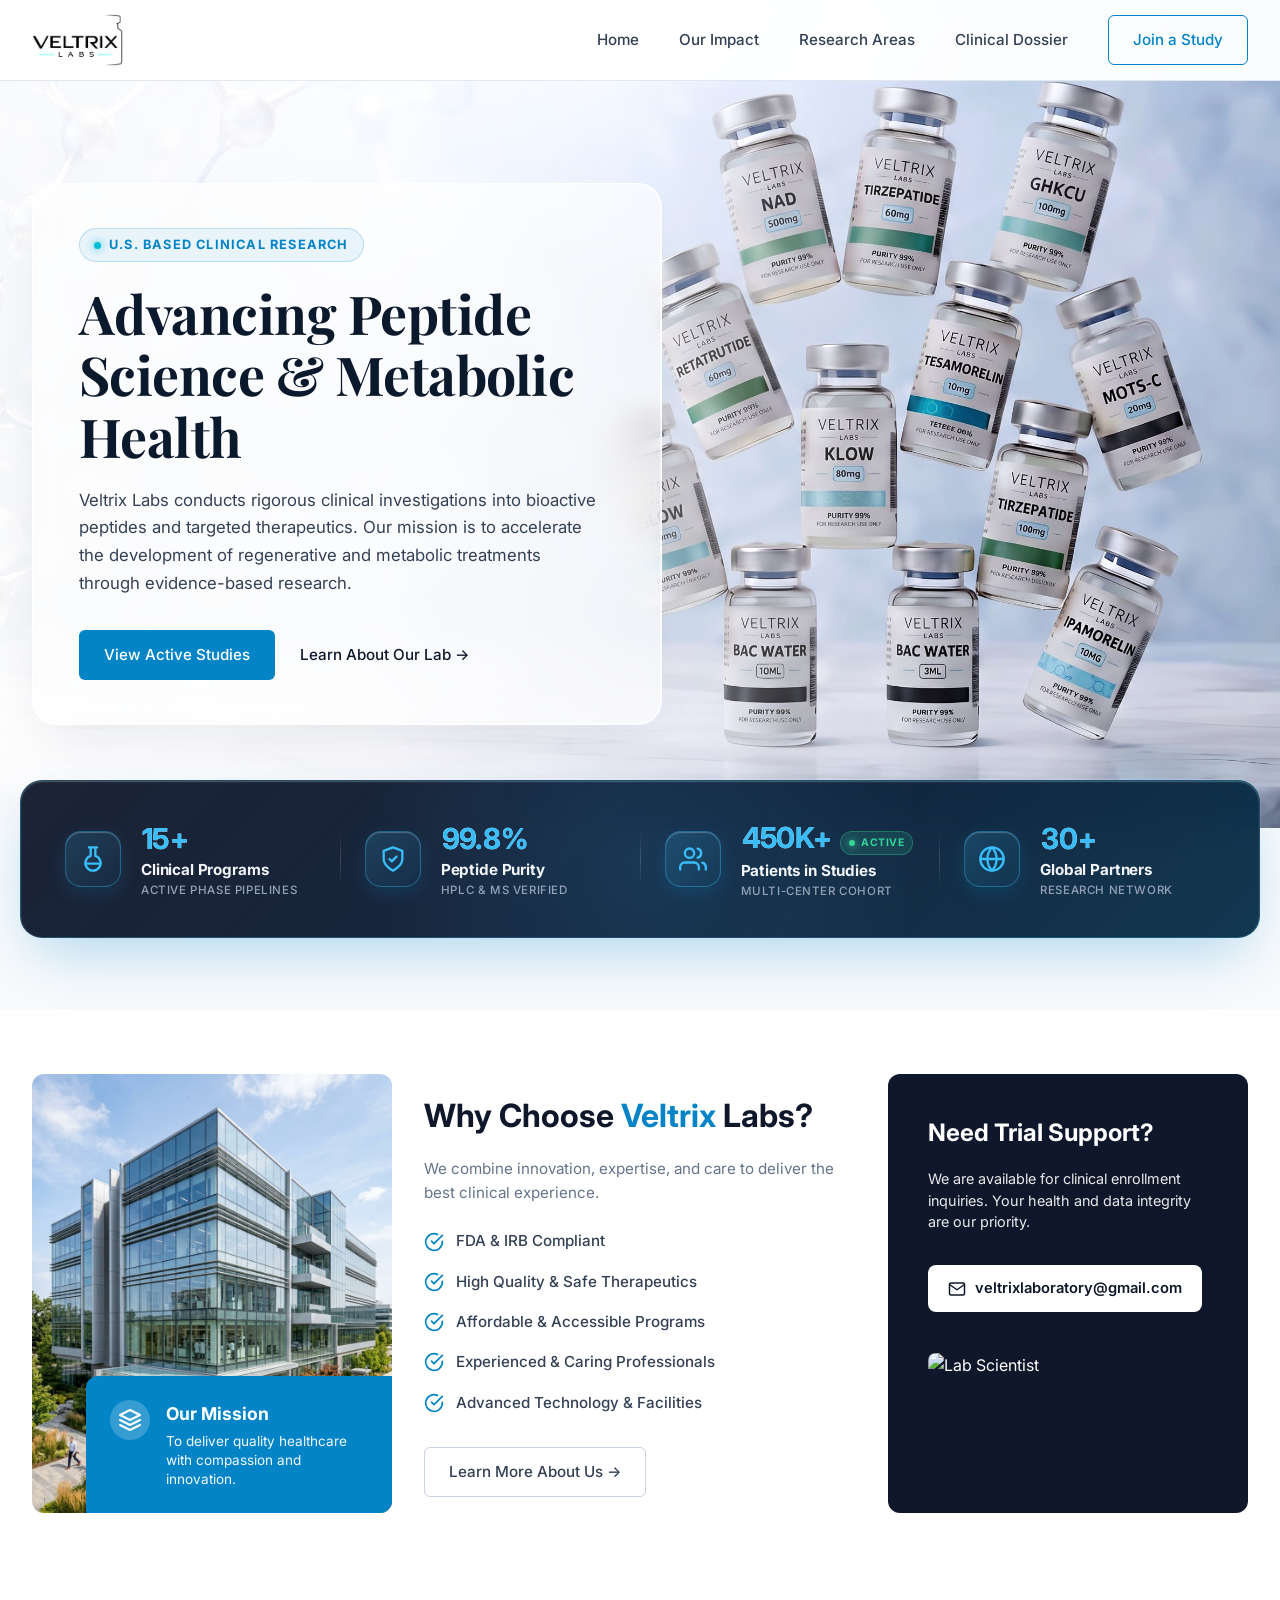
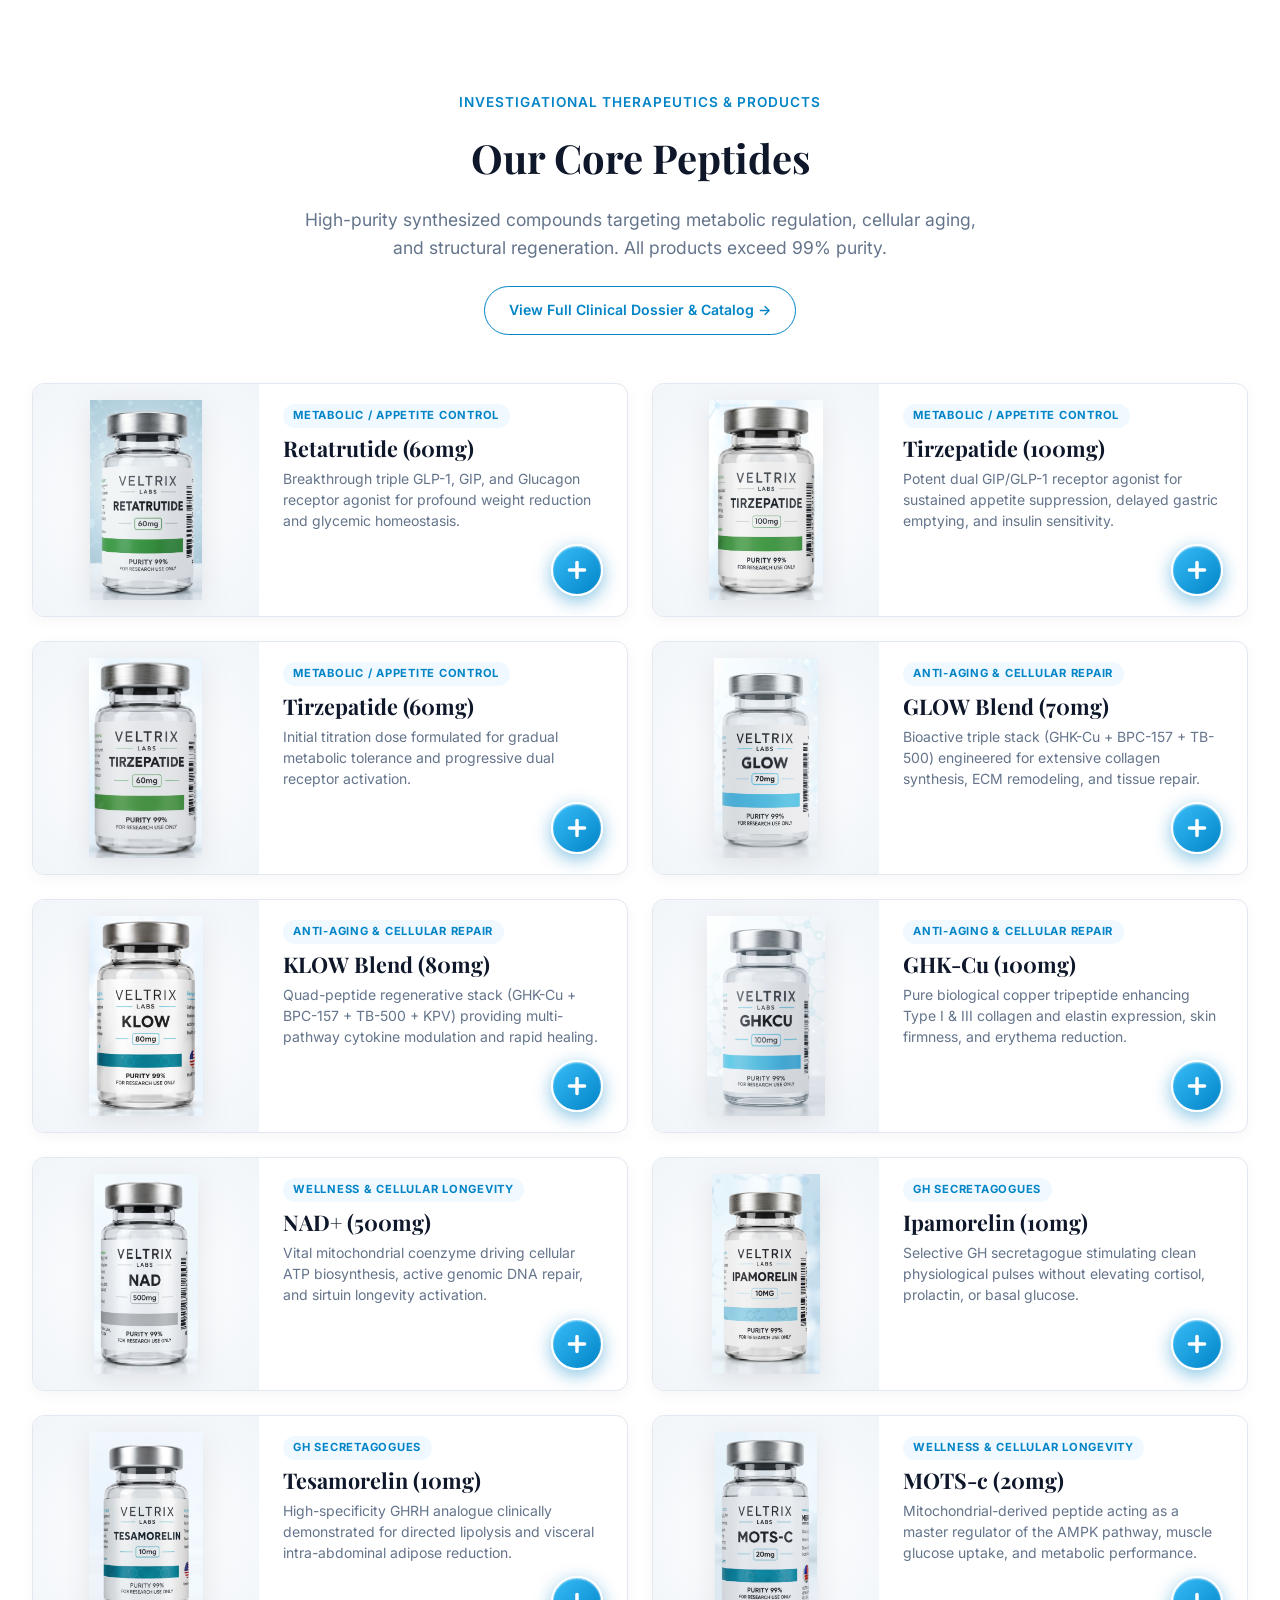
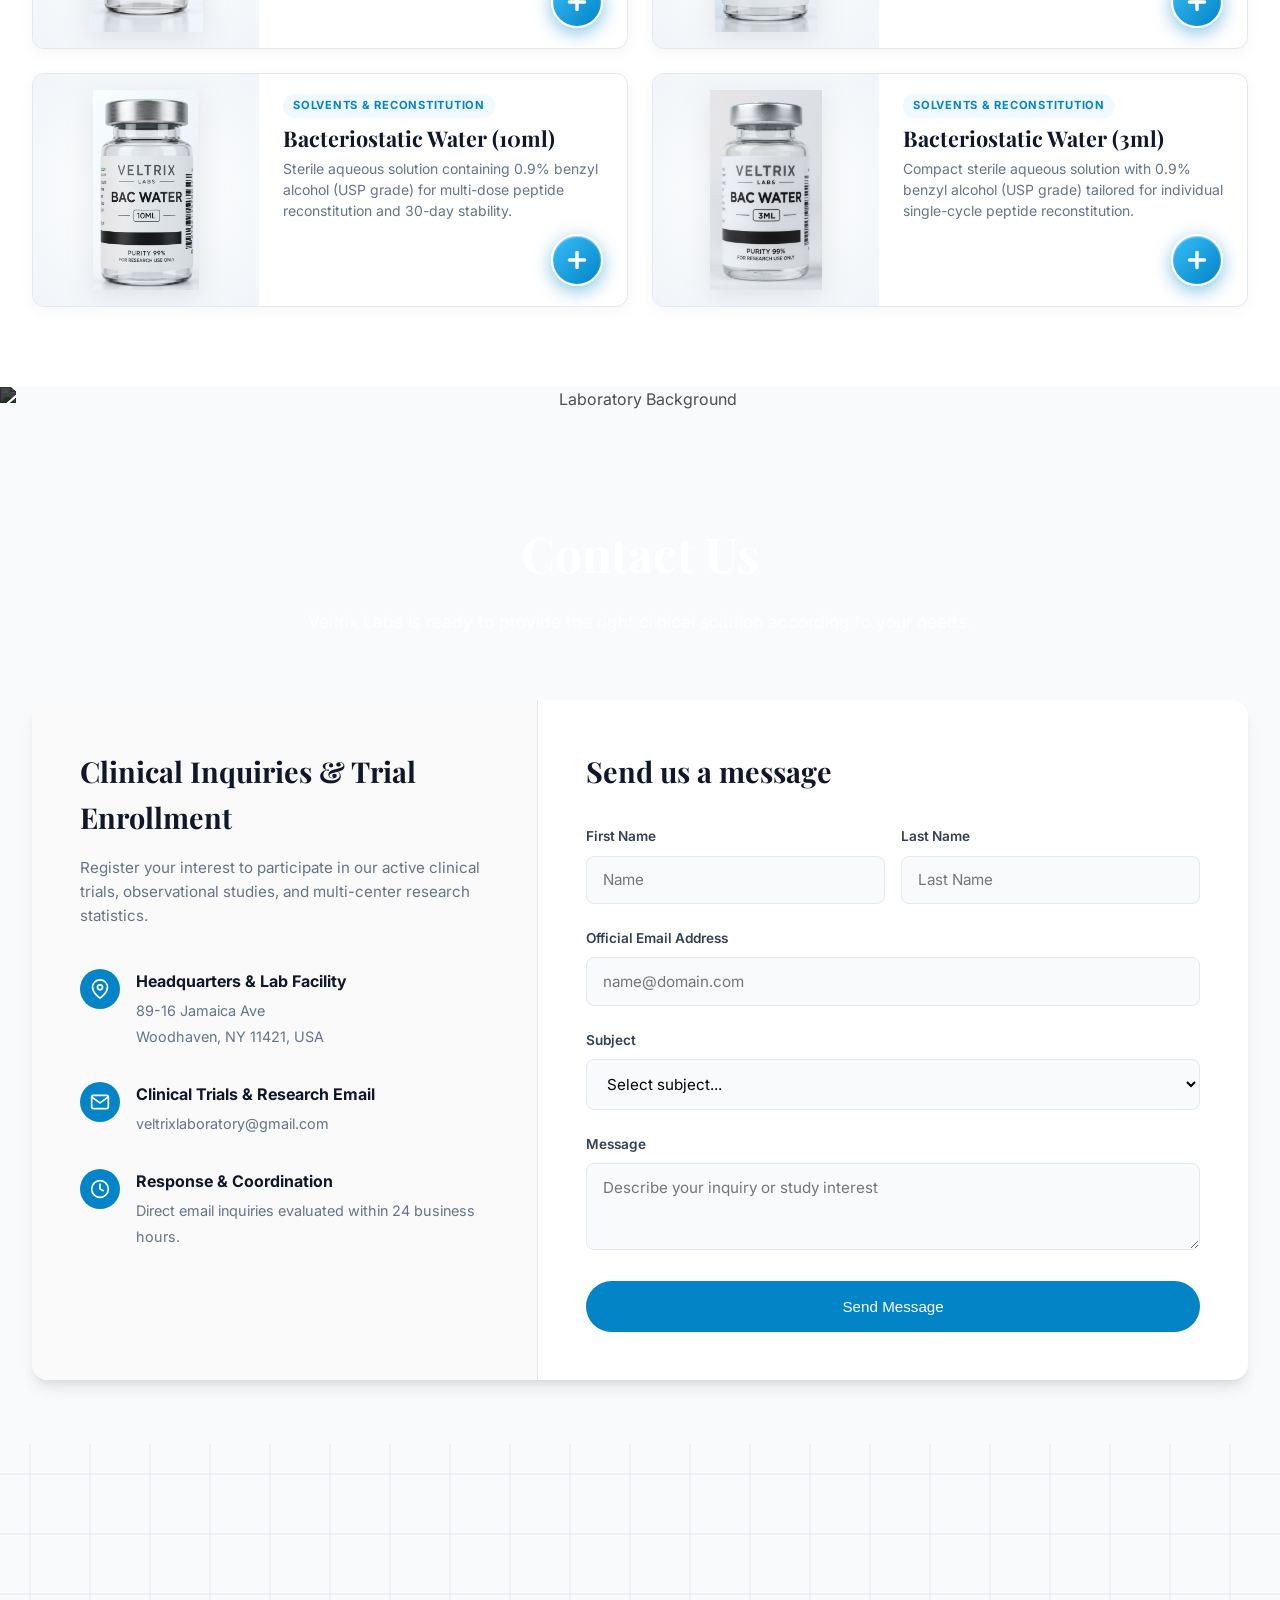
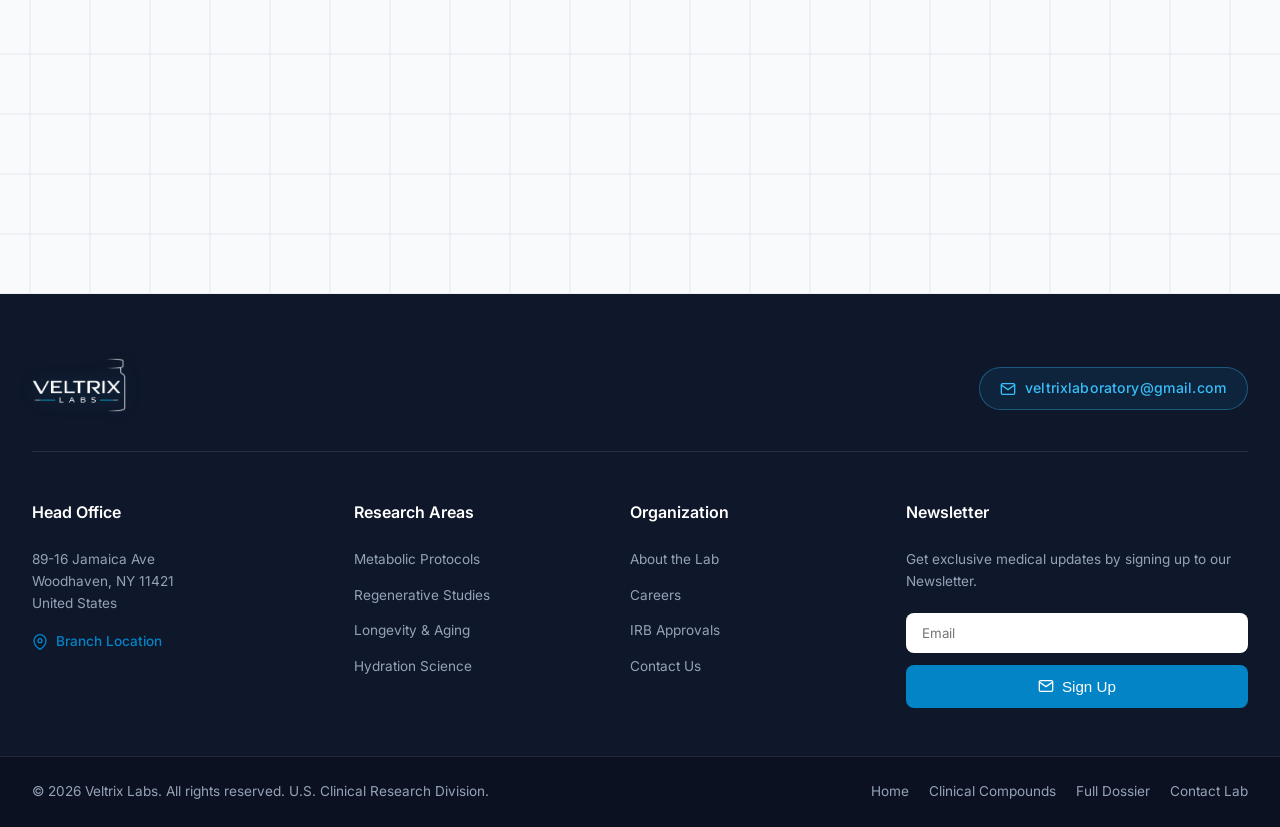
==== commit 0a7911be: "fix: remover specs de productos, optimizar precarga de mapa y sincronizar rutas" ====
--- a/index.html
+++ b/index.html
@@ -12,6 +12,7 @@
   <link rel="preconnect" href="https://maps.google.com" />
   <link rel="preconnect" href="https://maps.gstatic.com" crossorigin />
   <link rel="dns-prefetch" href="https://maps.google.com" />
+  <link rel="preload" as="document" href="https://maps.google.com/maps?q=89-16%20Jamaica%20Ave,%20Woodhaven,%20NY%2011421&amp;t=&amp;z=14&amp;ie=UTF8&amp;iwloc=&amp;output=embed" />
   <link
     href="https://fonts.googleapis.com/css2?family=Inter:wght@300;400;500;600;700&family=Playfair+Display:wght@600;700&display=swap"
     rel="stylesheet" />
@@ -25,7 +26,8 @@
   <header class="header" id="header">
     <div class="container header-container">
       <a href="./" class="logo" aria-label="Veltrix Labs">
-        <img src="images/logo/logo-hd.png" alt="Veltrix Labs" class="site-logo-img" style="height: 52px; width: auto; max-height: 54px; display: block;">
+        <img src="images/logo/logo-hd.png" alt="Veltrix Labs" class="site-logo-img"
+          style="height: 52px; width: auto; max-height: 54px; display: block;">
       </a>
       <nav class="nav-links">
         <a href="#home">Home</a>
@@ -45,8 +47,7 @@
   <!-- HERO -->
   <section class="hero" id="home">
     <div class="hero-image">
-      <img src="images/principal/foto_principal.jpg"
-        alt="Veltrix Labs Clinical Facility" />
+      <img src="images/principal/foto_principal.jpeg" alt="Veltrix Labs Clinical Facility" />
       <div class="hero-overlay"></div>
     </div>
     <div class="container">
@@ -68,12 +69,13 @@
   <section class="stats-bar">
     <div class="stats-glow-ambient"></div>
     <div class="container stats-container">
-      
+
       <div class="stat-item">
         <div class="stat-icon-wrap">
-          <svg viewBox="0 0 24 24" fill="none" stroke="currentColor" stroke-width="2" stroke-linecap="round" stroke-linejoin="round">
-            <path d="M10 2v7.31M14 2v7.31M8.5 2h7M14 9.3a6.5 6.5 0 1 1-4 0"/>
-            <path d="M5.52 16h12.96"/>
+          <svg viewBox="0 0 24 24" fill="none" stroke="currentColor" stroke-width="2" stroke-linecap="round"
+            stroke-linejoin="round">
+            <path d="M10 2v7.31M14 2v7.31M8.5 2h7M14 9.3a6.5 6.5 0 1 1-4 0" />
+            <path d="M5.52 16h12.96" />
           </svg>
         </div>
         <div class="stat-text">
@@ -84,14 +86,15 @@
           <span class="stat-sub">Active Phase Pipelines</span>
         </div>
       </div>
-      
+
       <div class="stat-divider"></div>
 
       <div class="stat-item">
         <div class="stat-icon-wrap">
-          <svg viewBox="0 0 24 24" fill="none" stroke="currentColor" stroke-width="2" stroke-linecap="round" stroke-linejoin="round">
-            <path d="M12 22s8-4 8-10V5l-8-3-8 3v7c0 6 8 10 8 10z"/>
-            <polyline points="9 12 11 14 15 10"/>
+          <svg viewBox="0 0 24 24" fill="none" stroke="currentColor" stroke-width="2" stroke-linecap="round"
+            stroke-linejoin="round">
+            <path d="M12 22s8-4 8-10V5l-8-3-8 3v7c0 6 8 10 8 10z" />
+            <polyline points="9 12 11 14 15 10" />
           </svg>
         </div>
         <div class="stat-text">
@@ -102,16 +105,17 @@
           <span class="stat-sub">HPLC &amp; MS Verified</span>
         </div>
       </div>
-      
+
       <div class="stat-divider"></div>
 
       <div class="stat-item stat-item-highlight">
         <div class="stat-icon-wrap">
-          <svg viewBox="0 0 24 24" fill="none" stroke="currentColor" stroke-width="2" stroke-linecap="round" stroke-linejoin="round">
-            <path d="M17 21v-2a4 4 0 0 0-4-4H5a4 4 0 0 0-4 4v2"/>
-            <circle cx="9" cy="7" r="4"/>
-            <path d="M23 21v-2a4 4 0 0 0-3-3.87"/>
-            <path d="M16 3.13a4 4 0 0 1 0 7.75"/>
+          <svg viewBox="0 0 24 24" fill="none" stroke="currentColor" stroke-width="2" stroke-linecap="round"
+            stroke-linejoin="round">
+            <path d="M17 21v-2a4 4 0 0 0-4-4H5a4 4 0 0 0-4 4v2" />
+            <circle cx="9" cy="7" r="4" />
+            <path d="M23 21v-2a4 4 0 0 0-3-3.87" />
+            <path d="M16 3.13a4 4 0 0 1 0 7.75" />
           </svg>
         </div>
         <div class="stat-text">
@@ -123,15 +127,16 @@
           <span class="stat-sub">Multi-Center Cohort</span>
         </div>
       </div>
-      
+
       <div class="stat-divider"></div>
 
       <div class="stat-item">
         <div class="stat-icon-wrap">
-          <svg viewBox="0 0 24 24" fill="none" stroke="currentColor" stroke-width="2" stroke-linecap="round" stroke-linejoin="round">
-            <circle cx="12" cy="12" r="10"/>
-            <line x1="2" y1="12" x2="22" y2="12"/>
-            <path d="M12 2a15.3 15.3 0 0 1 4 10 15.3 15.3 0 0 1-4 10 15.3 15.3 0 0 1-4-10 15.3 15.3 0 0 1 4-10z"/>
+          <svg viewBox="0 0 24 24" fill="none" stroke="currentColor" stroke-width="2" stroke-linecap="round"
+            stroke-linejoin="round">
+            <circle cx="12" cy="12" r="10" />
+            <line x1="2" y1="12" x2="22" y2="12" />
+            <path d="M12 2a15.3 15.3 0 0 1 4 10 15.3 15.3 0 0 1-4 10 15.3 15.3 0 0 1-4-10 15.3 15.3 0 0 1 4-10z" />
           </svg>
         </div>
         <div class="stat-text">
@@ -142,7 +147,7 @@
           <span class="stat-sub">Research Network</span>
         </div>
       </div>
-      
+
     </div>
   </section>
 
@@ -154,7 +159,10 @@
         <img src="images/modern_lab_building.jpg" alt="Veltrix Building" class="main-bldg">
         <div class="floating-mission">
           <div class="mission-icon">
-            <svg viewBox="0 0 24 24" fill="none" stroke="currentColor" stroke-width="2" stroke-linecap="round" stroke-linejoin="round"><path d="M12 2L2 7l10 5 10-5-10-5zM2 17l10 5 10-5M2 12l10 5 10-5"/></svg>
+            <svg viewBox="0 0 24 24" fill="none" stroke="currentColor" stroke-width="2" stroke-linecap="round"
+              stroke-linejoin="round">
+              <path d="M12 2L2 7l10 5 10-5-10-5zM2 17l10 5 10-5M2 12l10 5 10-5" />
+            </svg>
           </div>
           <div>
             <strong>Our Mission</strong>
@@ -162,46 +170,72 @@
           </div>
         </div>
       </div>
-      
+
       <!-- Middle Column (List) -->
       <div class="why-text-col">
         <h2>Why Choose <span>Veltrix</span> Labs?</h2>
         <p class="why-sub">We combine innovation, expertise, and care to deliver the best clinical experience.</p>
         <ul class="check-list">
           <li>
-            <svg viewBox="0 0 24 24" fill="none" stroke="currentColor" stroke-width="2" stroke-linecap="round" stroke-linejoin="round"><path d="M22 11.08V12a10 10 0 1 1-5.93-9.14"></path><polyline points="22 4 12 14.01 9 11.01"></polyline></svg>
+            <svg viewBox="0 0 24 24" fill="none" stroke="currentColor" stroke-width="2" stroke-linecap="round"
+              stroke-linejoin="round">
+              <path d="M22 11.08V12a10 10 0 1 1-5.93-9.14"></path>
+              <polyline points="22 4 12 14.01 9 11.01"></polyline>
+            </svg>
             FDA &amp; IRB Compliant
           </li>
           <li>
-            <svg viewBox="0 0 24 24" fill="none" stroke="currentColor" stroke-width="2" stroke-linecap="round" stroke-linejoin="round"><path d="M22 11.08V12a10 10 0 1 1-5.93-9.14"></path><polyline points="22 4 12 14.01 9 11.01"></polyline></svg>
+            <svg viewBox="0 0 24 24" fill="none" stroke="currentColor" stroke-width="2" stroke-linecap="round"
+              stroke-linejoin="round">
+              <path d="M22 11.08V12a10 10 0 1 1-5.93-9.14"></path>
+              <polyline points="22 4 12 14.01 9 11.01"></polyline>
+            </svg>
             High Quality &amp; Safe Therapeutics
           </li>
           <li>
-            <svg viewBox="0 0 24 24" fill="none" stroke="currentColor" stroke-width="2" stroke-linecap="round" stroke-linejoin="round"><path d="M22 11.08V12a10 10 0 1 1-5.93-9.14"></path><polyline points="22 4 12 14.01 9 11.01"></polyline></svg>
+            <svg viewBox="0 0 24 24" fill="none" stroke="currentColor" stroke-width="2" stroke-linecap="round"
+              stroke-linejoin="round">
+              <path d="M22 11.08V12a10 10 0 1 1-5.93-9.14"></path>
+              <polyline points="22 4 12 14.01 9 11.01"></polyline>
+            </svg>
             Affordable &amp; Accessible Programs
           </li>
           <li>
-            <svg viewBox="0 0 24 24" fill="none" stroke="currentColor" stroke-width="2" stroke-linecap="round" stroke-linejoin="round"><path d="M22 11.08V12a10 10 0 1 1-5.93-9.14"></path><polyline points="22 4 12 14.01 9 11.01"></polyline></svg>
+            <svg viewBox="0 0 24 24" fill="none" stroke="currentColor" stroke-width="2" stroke-linecap="round"
+              stroke-linejoin="round">
+              <path d="M22 11.08V12a10 10 0 1 1-5.93-9.14"></path>
+              <polyline points="22 4 12 14.01 9 11.01"></polyline>
+            </svg>
             Experienced &amp; Caring Professionals
           </li>
           <li>
-            <svg viewBox="0 0 24 24" fill="none" stroke="currentColor" stroke-width="2" stroke-linecap="round" stroke-linejoin="round"><path d="M22 11.08V12a10 10 0 1 1-5.93-9.14"></path><polyline points="22 4 12 14.01 9 11.01"></polyline></svg>
+            <svg viewBox="0 0 24 24" fill="none" stroke="currentColor" stroke-width="2" stroke-linecap="round"
+              stroke-linejoin="round">
+              <path d="M22 11.08V12a10 10 0 1 1-5.93-9.14"></path>
+              <polyline points="22 4 12 14.01 9 11.01"></polyline>
+            </svg>
             Advanced Technology &amp; Facilities
           </li>
         </ul>
-        <a href="#contact" class="btn btn-outline" style="border-radius: 6px; border-color: #cbd5e1; color: var(--color-text);">Learn More About Us &rarr;</a>
-      </div>
-      
+        <a href="#contact" class="btn btn-outline"
+          style="border-radius: 6px; border-color: #cbd5e1; color: var(--color-text);">Learn More About Us &rarr;</a>
+      </div>
+
       <!-- Right Column (Action) -->
       <div class="why-action-col">
         <h3>Need Trial Support?</h3>
         <p>We are available for clinical enrollment inquiries. Your health and data integrity are our priority.</p>
         <a href="mailto:veltrixlaboratory@gmail.com" class="btn-phone">
-          <svg viewBox="0 0 24 24" fill="none" stroke="currentColor" stroke-width="2" stroke-linecap="round" stroke-linejoin="round" width="18" height="18"><path d="M4 4h16c1.1 0 2 .9 2 2v12c0 1.1-.9 2-2 2H4c-1.1 0-2-.9-2-2V6c0-1.1.9-2 2-2z"></path><polyline points="22,6 12,13 2,6"></polyline></svg>
+          <svg viewBox="0 0 24 24" fill="none" stroke="currentColor" stroke-width="2" stroke-linecap="round"
+            stroke-linejoin="round" width="18" height="18">
+            <path d="M4 4h16c1.1 0 2 .9 2 2v12c0 1.1-.9 2-2 2H4c-1.1 0-2-.9-2-2V6c0-1.1.9-2 2-2z"></path>
+            <polyline points="22,6 12,13 2,6"></polyline>
+          </svg>
           veltrixlaboratory@gmail.com
         </a>
         <div class="action-img-wrap">
-          <img src="https://upload.wikimedia.org/wikipedia/commons/e/e3/Medical_Laboratory_Scientist_US_NIH.jpg" alt="Lab Scientist">
+          <img src="https://upload.wikimedia.org/wikipedia/commons/e/e3/Medical_Laboratory_Scientist_US_NIH.jpg"
+            alt="Lab Scientist">
         </div>
       </div>
     </div>
@@ -214,8 +248,11 @@
         <span class="eyebrow-dark">Investigational Therapeutics &amp; Products</span>
         <h2>Our Core Peptides</h2>
         <p>High-purity synthesized compounds targeting metabolic regulation, cellular aging, and structural
-          regeneration. All products exceed 99% purity.</p>        <div style="margin-top: 1.5rem;">
-          <a href="products" class="btn btn-outline" style="border-radius: 50px; font-size: 0.88rem; font-weight: 600;">View Full Clinical Dossier &amp; Catalog &rarr;</a>
+          regeneration. All products exceed 99% purity.</p>
+        <div style="margin-top: 1.5rem;">
+          <a href="products" class="btn btn-outline"
+            style="border-radius: 50px; font-size: 0.88rem; font-weight: 600;">View Full Clinical Dossier &amp; Catalog
+            &rarr;</a>
         </div>
       </div>
 
@@ -228,10 +265,16 @@
           <div class="compound-info">
             <span class="compound-tag">Metabolic / Appetite Control</span>
             <h3>Retatrutide (60mg)</h3>
-            <p>Breakthrough triple GLP-1, GIP, and Glucagon receptor agonist for profound weight reduction and glycemic homeostasis.</p>
-            <div class="compound-card-footer">
-              <button type="button" class="compound-btn-plus" data-id="retatrutide" aria-label="View Retatrutide details">
-                <svg viewBox="0 0 24 24" fill="none" stroke="currentColor" stroke-width="2.5" stroke-linecap="round" stroke-linejoin="round"><line x1="12" y1="5" x2="12" y2="19"></line><line x1="5" y1="12" x2="19" y2="12"></line></svg>
+            <p>Breakthrough triple GLP-1, GIP, and Glucagon receptor agonist for profound weight reduction and glycemic
+              homeostasis.</p>
+            <div class="compound-card-footer">
+              <button type="button" class="compound-btn-plus" data-id="retatrutide"
+                aria-label="View Retatrutide details">
+                <svg viewBox="0 0 24 24" fill="none" stroke="currentColor" stroke-width="2.5" stroke-linecap="round"
+                  stroke-linejoin="round">
+                  <line x1="12" y1="5" x2="12" y2="19"></line>
+                  <line x1="5" y1="12" x2="19" y2="12"></line>
+                </svg>
               </button>
             </div>
           </div>
@@ -245,10 +288,16 @@
           <div class="compound-info">
             <span class="compound-tag">Metabolic / Appetite Control</span>
             <h3>Tirzepatide (100mg)</h3>
-            <p>Potent dual GIP/GLP-1 receptor agonist for sustained appetite suppression, delayed gastric emptying, and insulin sensitivity.</p>
-            <div class="compound-card-footer">
-              <button type="button" class="compound-btn-plus" data-id="tirzepatide_100" aria-label="View Tirzepatide 100mg details">
-                <svg viewBox="0 0 24 24" fill="none" stroke="currentColor" stroke-width="2.5" stroke-linecap="round" stroke-linejoin="round"><line x1="12" y1="5" x2="12" y2="19"></line><line x1="5" y1="12" x2="19" y2="12"></line></svg>
+            <p>Potent dual GIP/GLP-1 receptor agonist for sustained appetite suppression, delayed gastric emptying, and
+              insulin sensitivity.</p>
+            <div class="compound-card-footer">
+              <button type="button" class="compound-btn-plus" data-id="tirzepatide_100"
+                aria-label="View Tirzepatide 100mg details">
+                <svg viewBox="0 0 24 24" fill="none" stroke="currentColor" stroke-width="2.5" stroke-linecap="round"
+                  stroke-linejoin="round">
+                  <line x1="12" y1="5" x2="12" y2="19"></line>
+                  <line x1="5" y1="12" x2="19" y2="12"></line>
+                </svg>
               </button>
             </div>
           </div>
@@ -262,10 +311,16 @@
           <div class="compound-info">
             <span class="compound-tag">Metabolic / Appetite Control</span>
             <h3>Tirzepatide (60mg)</h3>
-            <p>Initial titration dose formulated for gradual metabolic tolerance and progressive dual receptor activation.</p>
-            <div class="compound-card-footer">
-              <button type="button" class="compound-btn-plus" data-id="tirzepatide_60" aria-label="View Tirzepatide 60mg details">
-                <svg viewBox="0 0 24 24" fill="none" stroke="currentColor" stroke-width="2.5" stroke-linecap="round" stroke-linejoin="round"><line x1="12" y1="5" x2="12" y2="19"></line><line x1="5" y1="12" x2="19" y2="12"></line></svg>
+            <p>Initial titration dose formulated for gradual metabolic tolerance and progressive dual receptor
+              activation.</p>
+            <div class="compound-card-footer">
+              <button type="button" class="compound-btn-plus" data-id="tirzepatide_60"
+                aria-label="View Tirzepatide 60mg details">
+                <svg viewBox="0 0 24 24" fill="none" stroke="currentColor" stroke-width="2.5" stroke-linecap="round"
+                  stroke-linejoin="round">
+                  <line x1="12" y1="5" x2="12" y2="19"></line>
+                  <line x1="5" y1="12" x2="19" y2="12"></line>
+                </svg>
               </button>
             </div>
           </div>
@@ -279,10 +334,15 @@
           <div class="compound-info">
             <span class="compound-tag">Anti-Aging &amp; Cellular Repair</span>
             <h3>GLOW Blend (70mg)</h3>
-            <p>Bioactive triple stack (GHK-Cu + BPC-157 + TB-500) engineered for extensive collagen synthesis, ECM remodeling, and tissue repair.</p>
+            <p>Bioactive triple stack (GHK-Cu + BPC-157 + TB-500) engineered for extensive collagen synthesis, ECM
+              remodeling, and tissue repair.</p>
             <div class="compound-card-footer">
               <button type="button" class="compound-btn-plus" data-id="glow" aria-label="View GLOW Blend details">
-                <svg viewBox="0 0 24 24" fill="none" stroke="currentColor" stroke-width="2.5" stroke-linecap="round" stroke-linejoin="round"><line x1="12" y1="5" x2="12" y2="19"></line><line x1="5" y1="12" x2="19" y2="12"></line></svg>
+                <svg viewBox="0 0 24 24" fill="none" stroke="currentColor" stroke-width="2.5" stroke-linecap="round"
+                  stroke-linejoin="round">
+                  <line x1="12" y1="5" x2="12" y2="19"></line>
+                  <line x1="5" y1="12" x2="19" y2="12"></line>
+                </svg>
               </button>
             </div>
           </div>
@@ -296,10 +356,15 @@
           <div class="compound-info">
             <span class="compound-tag">Anti-Aging &amp; Cellular Repair</span>
             <h3>KLOW Blend (80mg)</h3>
-            <p>Quad-peptide regenerative stack (GHK-Cu + BPC-157 + TB-500 + KPV) providing multi-pathway cytokine modulation and rapid healing.</p>
+            <p>Quad-peptide regenerative stack (GHK-Cu + BPC-157 + TB-500 + KPV) providing multi-pathway cytokine
+              modulation and rapid healing.</p>
             <div class="compound-card-footer">
               <button type="button" class="compound-btn-plus" data-id="klow" aria-label="View KLOW Blend details">
-                <svg viewBox="0 0 24 24" fill="none" stroke="currentColor" stroke-width="2.5" stroke-linecap="round" stroke-linejoin="round"><line x1="12" y1="5" x2="12" y2="19"></line><line x1="5" y1="12" x2="19" y2="12"></line></svg>
+                <svg viewBox="0 0 24 24" fill="none" stroke="currentColor" stroke-width="2.5" stroke-linecap="round"
+                  stroke-linejoin="round">
+                  <line x1="12" y1="5" x2="12" y2="19"></line>
+                  <line x1="5" y1="12" x2="19" y2="12"></line>
+                </svg>
               </button>
             </div>
           </div>
@@ -313,10 +378,15 @@
           <div class="compound-info">
             <span class="compound-tag">Anti-Aging &amp; Cellular Repair</span>
             <h3>GHK-Cu (100mg)</h3>
-            <p>Pure biological copper tripeptide enhancing Type I &amp; III collagen and elastin expression, skin firmness, and erythema reduction.</p>
+            <p>Pure biological copper tripeptide enhancing Type I &amp; III collagen and elastin expression, skin
+              firmness, and erythema reduction.</p>
             <div class="compound-card-footer">
               <button type="button" class="compound-btn-plus" data-id="ghk_cu" aria-label="View GHK-Cu details">
-                <svg viewBox="0 0 24 24" fill="none" stroke="currentColor" stroke-width="2.5" stroke-linecap="round" stroke-linejoin="round"><line x1="12" y1="5" x2="12" y2="19"></line><line x1="5" y1="12" x2="19" y2="12"></line></svg>
+                <svg viewBox="0 0 24 24" fill="none" stroke="currentColor" stroke-width="2.5" stroke-linecap="round"
+                  stroke-linejoin="round">
+                  <line x1="12" y1="5" x2="12" y2="19"></line>
+                  <line x1="5" y1="12" x2="19" y2="12"></line>
+                </svg>
               </button>
             </div>
           </div>
@@ -330,10 +400,15 @@
           <div class="compound-info">
             <span class="compound-tag">Wellness &amp; Cellular Longevity</span>
             <h3>NAD+ (500mg)</h3>
-            <p>Vital mitochondrial coenzyme driving cellular ATP biosynthesis, active genomic DNA repair, and sirtuin longevity activation.</p>
+            <p>Vital mitochondrial coenzyme driving cellular ATP biosynthesis, active genomic DNA repair, and sirtuin
+              longevity activation.</p>
             <div class="compound-card-footer">
               <button type="button" class="compound-btn-plus" data-id="nad_plus" aria-label="View NAD+ details">
-                <svg viewBox="0 0 24 24" fill="none" stroke="currentColor" stroke-width="2.5" stroke-linecap="round" stroke-linejoin="round"><line x1="12" y1="5" x2="12" y2="19"></line><line x1="5" y1="12" x2="19" y2="12"></line></svg>
+                <svg viewBox="0 0 24 24" fill="none" stroke="currentColor" stroke-width="2.5" stroke-linecap="round"
+                  stroke-linejoin="round">
+                  <line x1="12" y1="5" x2="12" y2="19"></line>
+                  <line x1="5" y1="12" x2="19" y2="12"></line>
+                </svg>
               </button>
             </div>
           </div>
@@ -347,10 +422,15 @@
           <div class="compound-info">
             <span class="compound-tag">GH Secretagogues</span>
             <h3>Ipamorelin (10mg)</h3>
-            <p>Selective GH secretagogue stimulating clean physiological pulses without elevating cortisol, prolactin, or basal glucose.</p>
+            <p>Selective GH secretagogue stimulating clean physiological pulses without elevating cortisol, prolactin,
+              or basal glucose.</p>
             <div class="compound-card-footer">
               <button type="button" class="compound-btn-plus" data-id="ipamorelin" aria-label="View Ipamorelin details">
-                <svg viewBox="0 0 24 24" fill="none" stroke="currentColor" stroke-width="2.5" stroke-linecap="round" stroke-linejoin="round"><line x1="12" y1="5" x2="12" y2="19"></line><line x1="5" y1="12" x2="19" y2="12"></line></svg>
+                <svg viewBox="0 0 24 24" fill="none" stroke="currentColor" stroke-width="2.5" stroke-linecap="round"
+                  stroke-linejoin="round">
+                  <line x1="12" y1="5" x2="12" y2="19"></line>
+                  <line x1="5" y1="12" x2="19" y2="12"></line>
+                </svg>
               </button>
             </div>
           </div>
@@ -364,10 +444,16 @@
           <div class="compound-info">
             <span class="compound-tag">GH Secretagogues</span>
             <h3>Tesamorelin (10mg)</h3>
-            <p>High-specificity GHRH analogue clinically demonstrated for directed lipolysis and visceral intra-abdominal adipose reduction.</p>
-            <div class="compound-card-footer">
-              <button type="button" class="compound-btn-plus" data-id="tesamorelin" aria-label="View Tesamorelin details">
-                <svg viewBox="0 0 24 24" fill="none" stroke="currentColor" stroke-width="2.5" stroke-linecap="round" stroke-linejoin="round"><line x1="12" y1="5" x2="12" y2="19"></line><line x1="5" y1="12" x2="19" y2="12"></line></svg>
+            <p>High-specificity GHRH analogue clinically demonstrated for directed lipolysis and visceral
+              intra-abdominal adipose reduction.</p>
+            <div class="compound-card-footer">
+              <button type="button" class="compound-btn-plus" data-id="tesamorelin"
+                aria-label="View Tesamorelin details">
+                <svg viewBox="0 0 24 24" fill="none" stroke="currentColor" stroke-width="2.5" stroke-linecap="round"
+                  stroke-linejoin="round">
+                  <line x1="12" y1="5" x2="12" y2="19"></line>
+                  <line x1="5" y1="12" x2="19" y2="12"></line>
+                </svg>
               </button>
             </div>
           </div>
@@ -381,10 +467,15 @@
           <div class="compound-info">
             <span class="compound-tag">Wellness &amp; Cellular Longevity</span>
             <h3>MOTS-c (20mg)</h3>
-            <p>Mitochondrial-derived peptide acting as a master regulator of the AMPK pathway, muscle glucose uptake, and metabolic performance.</p>
+            <p>Mitochondrial-derived peptide acting as a master regulator of the AMPK pathway, muscle glucose uptake,
+              and metabolic performance.</p>
             <div class="compound-card-footer">
               <button type="button" class="compound-btn-plus" data-id="mots_c" aria-label="View MOTS-c details">
-                <svg viewBox="0 0 24 24" fill="none" stroke="currentColor" stroke-width="2.5" stroke-linecap="round" stroke-linejoin="round"><line x1="12" y1="5" x2="12" y2="19"></line><line x1="5" y1="12" x2="19" y2="12"></line></svg>
+                <svg viewBox="0 0 24 24" fill="none" stroke="currentColor" stroke-width="2.5" stroke-linecap="round"
+                  stroke-linejoin="round">
+                  <line x1="12" y1="5" x2="12" y2="19"></line>
+                  <line x1="5" y1="12" x2="19" y2="12"></line>
+                </svg>
               </button>
             </div>
           </div>
@@ -398,10 +489,16 @@
           <div class="compound-info">
             <span class="compound-tag">Solvents &amp; Reconstitution</span>
             <h3>Bacteriostatic Water (10ml)</h3>
-            <p>Sterile aqueous solution containing 0.9% benzyl alcohol (USP grade) for multi-dose peptide reconstitution and 30-day stability.</p>
-            <div class="compound-card-footer">
-              <button type="button" class="compound-btn-plus" data-id="bac_water_10ml" aria-label="View Bacteriostatic Water 10ml details">
-                <svg viewBox="0 0 24 24" fill="none" stroke="currentColor" stroke-width="2.5" stroke-linecap="round" stroke-linejoin="round"><line x1="12" y1="5" x2="12" y2="19"></line><line x1="5" y1="12" x2="19" y2="12"></line></svg>
+            <p>Sterile aqueous solution containing 0.9% benzyl alcohol (USP grade) for multi-dose peptide reconstitution
+              and 30-day stability.</p>
+            <div class="compound-card-footer">
+              <button type="button" class="compound-btn-plus" data-id="bac_water_10ml"
+                aria-label="View Bacteriostatic Water 10ml details">
+                <svg viewBox="0 0 24 24" fill="none" stroke="currentColor" stroke-width="2.5" stroke-linecap="round"
+                  stroke-linejoin="round">
+                  <line x1="12" y1="5" x2="12" y2="19"></line>
+                  <line x1="5" y1="12" x2="19" y2="12"></line>
+                </svg>
               </button>
             </div>
           </div>
@@ -415,10 +512,16 @@
           <div class="compound-info">
             <span class="compound-tag">Solvents &amp; Reconstitution</span>
             <h3>Bacteriostatic Water (3ml)</h3>
-            <p>Compact sterile aqueous solution with 0.9% benzyl alcohol (USP grade) tailored for individual single-cycle peptide reconstitution.</p>
-            <div class="compound-card-footer">
-              <button type="button" class="compound-btn-plus" data-id="bac_water_3ml" aria-label="View Bacteriostatic Water 3ml details">
-                <svg viewBox="0 0 24 24" fill="none" stroke="currentColor" stroke-width="2.5" stroke-linecap="round" stroke-linejoin="round"><line x1="12" y1="5" x2="12" y2="19"></line><line x1="5" y1="12" x2="19" y2="12"></line></svg>
+            <p>Compact sterile aqueous solution with 0.9% benzyl alcohol (USP grade) tailored for individual
+              single-cycle peptide reconstitution.</p>
+            <div class="compound-card-footer">
+              <button type="button" class="compound-btn-plus" data-id="bac_water_3ml"
+                aria-label="View Bacteriostatic Water 3ml details">
+                <svg viewBox="0 0 24 24" fill="none" stroke="currentColor" stroke-width="2.5" stroke-linecap="round"
+                  stroke-linejoin="round">
+                  <line x1="12" y1="5" x2="12" y2="19"></line>
+                  <line x1="5" y1="12" x2="19" y2="12"></line>
+                </svg>
               </button>
             </div>
           </div>
@@ -432,45 +535,59 @@
   <section class="contact-section" id="contact">
     <div class="contact-header">
       <div class="contact-header-bg">
-        <img src="https://upload.wikimedia.org/wikipedia/commons/2/22/Scientist_in_a_laboratory_Esculab.jpg" alt="Laboratory Background">
+        <img src="https://upload.wikimedia.org/wikipedia/commons/2/22/Scientist_in_a_laboratory_Esculab.jpg"
+          alt="Laboratory Background">
       </div>
       <div class="container contact-title">
         <h2>Contact Us</h2>
         <p>Veltrix Labs is ready to provide the right clinical solution according to your needs.</p>
       </div>
     </div>
-    
+
     <div class="container contact-container">
       <div class="contact-card">
         <!-- Info Panel -->
         <div class="contact-info-panel">
           <h3>Clinical Inquiries &amp; Trial Enrollment</h3>
-          <p>Register your interest to participate in our active clinical trials, observational studies, and multi-center research statistics.</p>
-          
+          <p>Register your interest to participate in our active clinical trials, observational studies, and
+            multi-center research statistics.</p>
+
           <div class="info-list">
             <div class="info-item">
               <div class="info-icon">
-                <svg viewBox="0 0 24 24" fill="none" stroke="currentColor" stroke-width="2" stroke-linecap="round" stroke-linejoin="round"><path d="M21 10c0 7-9 13-9 13s-9-6-9-13a9 9 0 0 1 18 0z"></path><circle cx="12" cy="10" r="3"></circle></svg>
+                <svg viewBox="0 0 24 24" fill="none" stroke="currentColor" stroke-width="2" stroke-linecap="round"
+                  stroke-linejoin="round">
+                  <path d="M21 10c0 7-9 13-9 13s-9-6-9-13a9 9 0 0 1 18 0z"></path>
+                  <circle cx="12" cy="10" r="3"></circle>
+                </svg>
               </div>
               <div class="info-text">
                 <strong>Headquarters &amp; Lab Facility</strong>
                 <span>89-16 Jamaica Ave<br>Woodhaven, NY 11421, USA</span>
               </div>
             </div>
-            
+
             <div class="info-item">
               <div class="info-icon">
-                <svg viewBox="0 0 24 24" fill="none" stroke="currentColor" stroke-width="2" stroke-linecap="round" stroke-linejoin="round"><path d="M4 4h16c1.1 0 2 .9 2 2v12c0 1.1-.9 2-2 2H4c-1.1 0-2-.9-2-2V6c0-1.1.9-2 2-2z"></path><polyline points="22,6 12,13 2,6"></polyline></svg>
+                <svg viewBox="0 0 24 24" fill="none" stroke="currentColor" stroke-width="2" stroke-linecap="round"
+                  stroke-linejoin="round">
+                  <path d="M4 4h16c1.1 0 2 .9 2 2v12c0 1.1-.9 2-2 2H4c-1.1 0-2-.9-2-2V6c0-1.1.9-2 2-2z"></path>
+                  <polyline points="22,6 12,13 2,6"></polyline>
+                </svg>
               </div>
               <div class="info-text">
                 <strong>Clinical Trials &amp; Research Email</strong>
                 <span>veltrixlaboratory@gmail.com</span>
               </div>
             </div>
-            
+
             <div class="info-item">
               <div class="info-icon">
-                <svg viewBox="0 0 24 24" fill="none" stroke="currentColor" stroke-width="2" stroke-linecap="round" stroke-linejoin="round"><circle cx="12" cy="12" r="10"></circle><polyline points="12 6 12 12 16 14"></polyline></svg>
+                <svg viewBox="0 0 24 24" fill="none" stroke="currentColor" stroke-width="2" stroke-linecap="round"
+                  stroke-linejoin="round">
+                  <circle cx="12" cy="12" r="10"></circle>
+                  <polyline points="12 6 12 12 16 14"></polyline>
+                </svg>
               </div>
               <div class="info-text">
                 <strong>Response &amp; Coordination</strong>
@@ -479,7 +596,7 @@
             </div>
           </div>
         </div>
-        
+
         <!-- Form Panel -->
         <div class="contact-form-panel">
           <h3>Send us a message</h3>
@@ -494,12 +611,12 @@
                 <input type="text" name="Last Name" required placeholder="Last Name" />
               </div>
             </div>
-            
+
             <div class="input-group">
               <label>Official Email Address</label>
               <input type="email" name="Email" required placeholder="name@domain.com" />
             </div>
-            
+
             <div class="input-group">
               <label>Subject</label>
               <select name="Subject" required>
@@ -510,13 +627,15 @@
                 <option value="General Clinical Inquiries">General Clinical Inquiries</option>
               </select>
             </div>
-            
+
             <div class="input-group">
               <label>Message</label>
-              <textarea name="Message" rows="3" required placeholder="Describe your inquiry or study interest"></textarea>
-            </div>
-            
-            <button type="submit" id="submitBtn" class="btn btn-primary btn-block" style="border-radius: 50px; padding: 1rem;">Send Message</button>
+              <textarea name="Message" rows="3" required
+                placeholder="Describe your inquiry or study interest"></textarea>
+            </div>
+
+            <button type="submit" id="submitBtn" class="btn btn-primary btn-block"
+              style="border-radius: 50px; padding: 1rem;">Send Message</button>
             <div id="formStatusMsg" class="form-status-msg" aria-live="polite"></div>
           </form>
         </div>
@@ -526,7 +645,10 @@
 
   <!-- FULL WIDTH MAP -->
   <section class="full-map">
-    <iframe src="https://maps.google.com/maps?q=89-16%20Jamaica%20Ave,%20Woodhaven,%20NY%2011421&t=&z=14&ie=UTF8&iwloc=&output=embed" width="100%" height="450" frameborder="0" style="border:0;" allowfullscreen="" aria-hidden="false" tabindex="0" loading="eager" title="Veltrix Labs Location Map"></iframe>
+    <iframe
+      src="https://maps.google.com/maps?q=89-16%20Jamaica%20Ave,%20Woodhaven,%20NY%2011421&t=&z=14&ie=UTF8&iwloc=&output=embed"
+      width="100%" height="450" frameborder="0" style="border:0;" allowfullscreen="" aria-hidden="false" tabindex="0"
+      loading="eager" fetchpriority="high" title="Veltrix Labs Location Map"></iframe>
   </section>
 
   <!-- FOOTER -->
@@ -535,29 +657,38 @@
       <div class="footer-top">
         <div class="footer-logo">
           <a href="./" class="logo" aria-label="Veltrix Labs">
-            <img src="images/logo/logo-white-hd.png" alt="Veltrix Labs" class="site-footer-logo-img" style="height: 54px; width: auto; max-height: 56px; display: block;">
+            <img src="images/logo/logo-white-hd.png" alt="Veltrix Labs" class="site-footer-logo-img"
+              style="height: 54px; width: auto; max-height: 56px; display: block;">
           </a>
         </div>
         <div class="footer-email-contact">
           <a href="mailto:veltrixlaboratory@gmail.com" class="footer-email-link">
-            <svg viewBox="0 0 24 24" fill="none" stroke="currentColor" stroke-width="2" stroke-linecap="round" stroke-linejoin="round" width="16" height="16"><path d="M4 4h16c1.1 0 2 .9 2 2v12c0 1.1-.9 2-2 2H4c-1.1 0-2-.9-2-2V6c0-1.1.9-2 2-2z"></path><polyline points="22,6 12,13 2,6"></polyline></svg>
+            <svg viewBox="0 0 24 24" fill="none" stroke="currentColor" stroke-width="2" stroke-linecap="round"
+              stroke-linejoin="round" width="16" height="16">
+              <path d="M4 4h16c1.1 0 2 .9 2 2v12c0 1.1-.9 2-2 2H4c-1.1 0-2-.9-2-2V6c0-1.1.9-2 2-2z"></path>
+              <polyline points="22,6 12,13 2,6"></polyline>
+            </svg>
             veltrixlaboratory@gmail.com
           </a>
         </div>
       </div>
-      
+
       <hr class="footer-divider">
-      
+
       <div class="footer-main">
         <div class="footer-col">
           <h4>Head Office</h4>
           <p>89-16 Jamaica Ave<br>Woodhaven, NY 11421<br>United States</p>
           <a href="#contact" class="branch-link">
-            <svg viewBox="0 0 24 24" fill="none" stroke="currentColor" stroke-width="2" stroke-linecap="round" stroke-linejoin="round"><path d="M21 10c0 7-9 13-9 13s-9-6-9-13a9 9 0 0 1 18 0z"></path><circle cx="12" cy="10" r="3"></circle></svg>
+            <svg viewBox="0 0 24 24" fill="none" stroke="currentColor" stroke-width="2" stroke-linecap="round"
+              stroke-linejoin="round">
+              <path d="M21 10c0 7-9 13-9 13s-9-6-9-13a9 9 0 0 1 18 0z"></path>
+              <circle cx="12" cy="10" r="3"></circle>
+            </svg>
             Branch Location
           </a>
         </div>
-        
+
         <div class="footer-col">
           <h4>Research Areas</h4>
           <ul>
@@ -567,7 +698,7 @@
             <li><a href="#">Hydration Science</a></li>
           </ul>
         </div>
-        
+
         <div class="footer-col">
           <h4>Organization</h4>
           <ul>
@@ -577,21 +708,25 @@
             <li><a href="#contact">Contact Us</a></li>
           </ul>
         </div>
-        
+
         <div class="footer-col newsletter-col">
           <h4>Newsletter</h4>
           <p>Get exclusive medical updates by signing up to our Newsletter.</p>
           <form class="newsletter-form">
             <input type="email" placeholder="Email" required>
             <button type="submit" class="btn btn-primary btn-block">
-              <svg viewBox="0 0 24 24" fill="none" stroke="currentColor" stroke-width="2" stroke-linecap="round" stroke-linejoin="round" width="16" height="16"><path d="M4 4h16c1.1 0 2 .9 2 2v12c0 1.1-.9 2-2 2H4c-1.1 0-2-.9-2-2V6c0-1.1.9-2 2-2z"></path><polyline points="22,6 12,13 2,6"></polyline></svg>
+              <svg viewBox="0 0 24 24" fill="none" stroke="currentColor" stroke-width="2" stroke-linecap="round"
+                stroke-linejoin="round" width="16" height="16">
+                <path d="M4 4h16c1.1 0 2 .9 2 2v12c0 1.1-.9 2-2 2H4c-1.1 0-2-.9-2-2V6c0-1.1.9-2 2-2z"></path>
+                <polyline points="22,6 12,13 2,6"></polyline>
+              </svg>
               Sign Up
             </button>
           </form>
         </div>
       </div>
     </div>
-    
+
     <div class="footer-bottom-wrapper">
       <div class="container footer-bottom">
         <p>&copy; 2026 Veltrix Labs. All rights reserved. U.S. Clinical Research Division.</p>
--- a/style.css
+++ b/style.css
@@ -1313,15 +1313,19 @@
   height: 450px;
   margin-top: 4rem;
   display: block;
-  background-color: #e2e8f0;
+  background: #f8fafc url('data:image/svg+xml;utf8,<svg xmlns="http://www.w3.org/2000/svg" width="60" height="60" viewBox="0 0 60 60" fill="none" stroke="%23e2e8f0" stroke-width="1"><path d="M0 30h60M30 0v60"/></svg>');
   position: relative;
+  overflow: hidden;
 }
 
 .full-map iframe {
   width: 100%;
   height: 100%;
   display: block;
-  filter: contrast(1.1) saturate(1.2);
+  border: 0;
+  position: relative;
+  z-index: 2;
+  filter: contrast(1.05) saturate(1.15);
 }
 
 /* FOOTER REDESIGN */
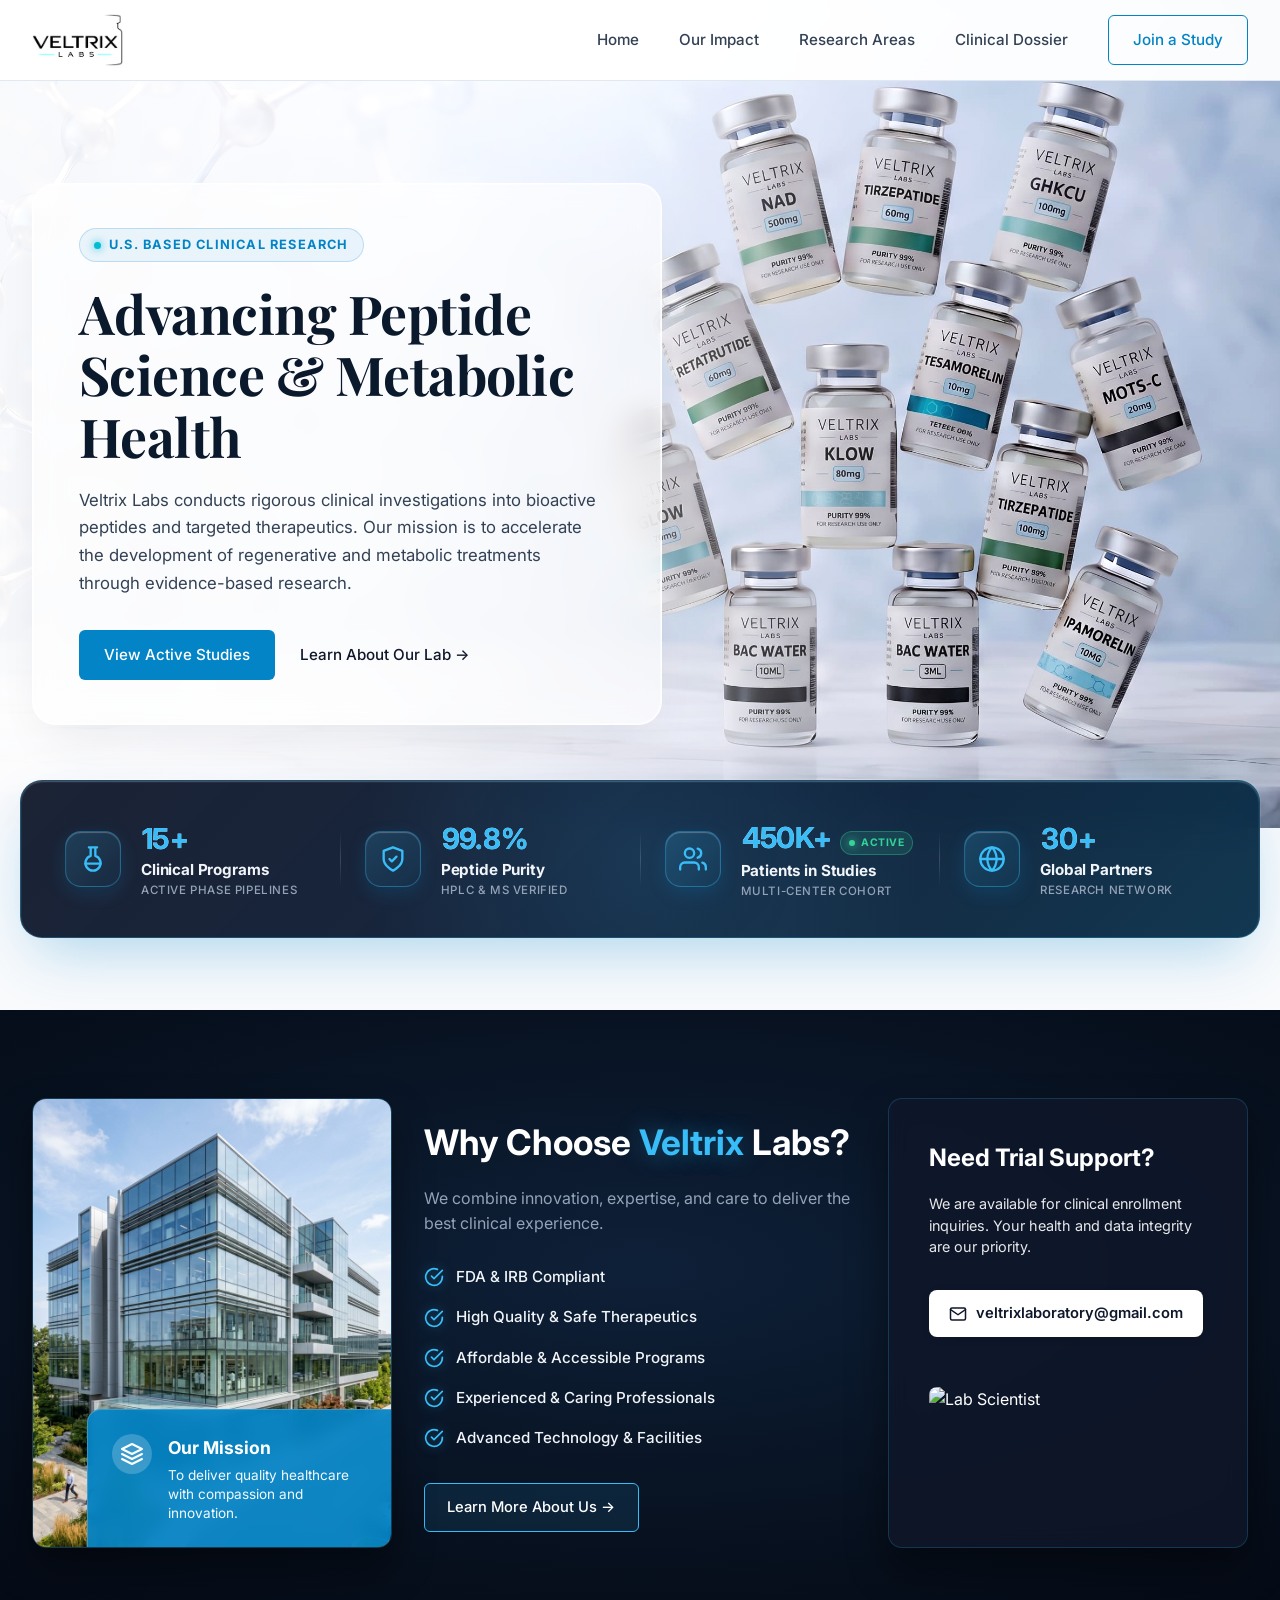
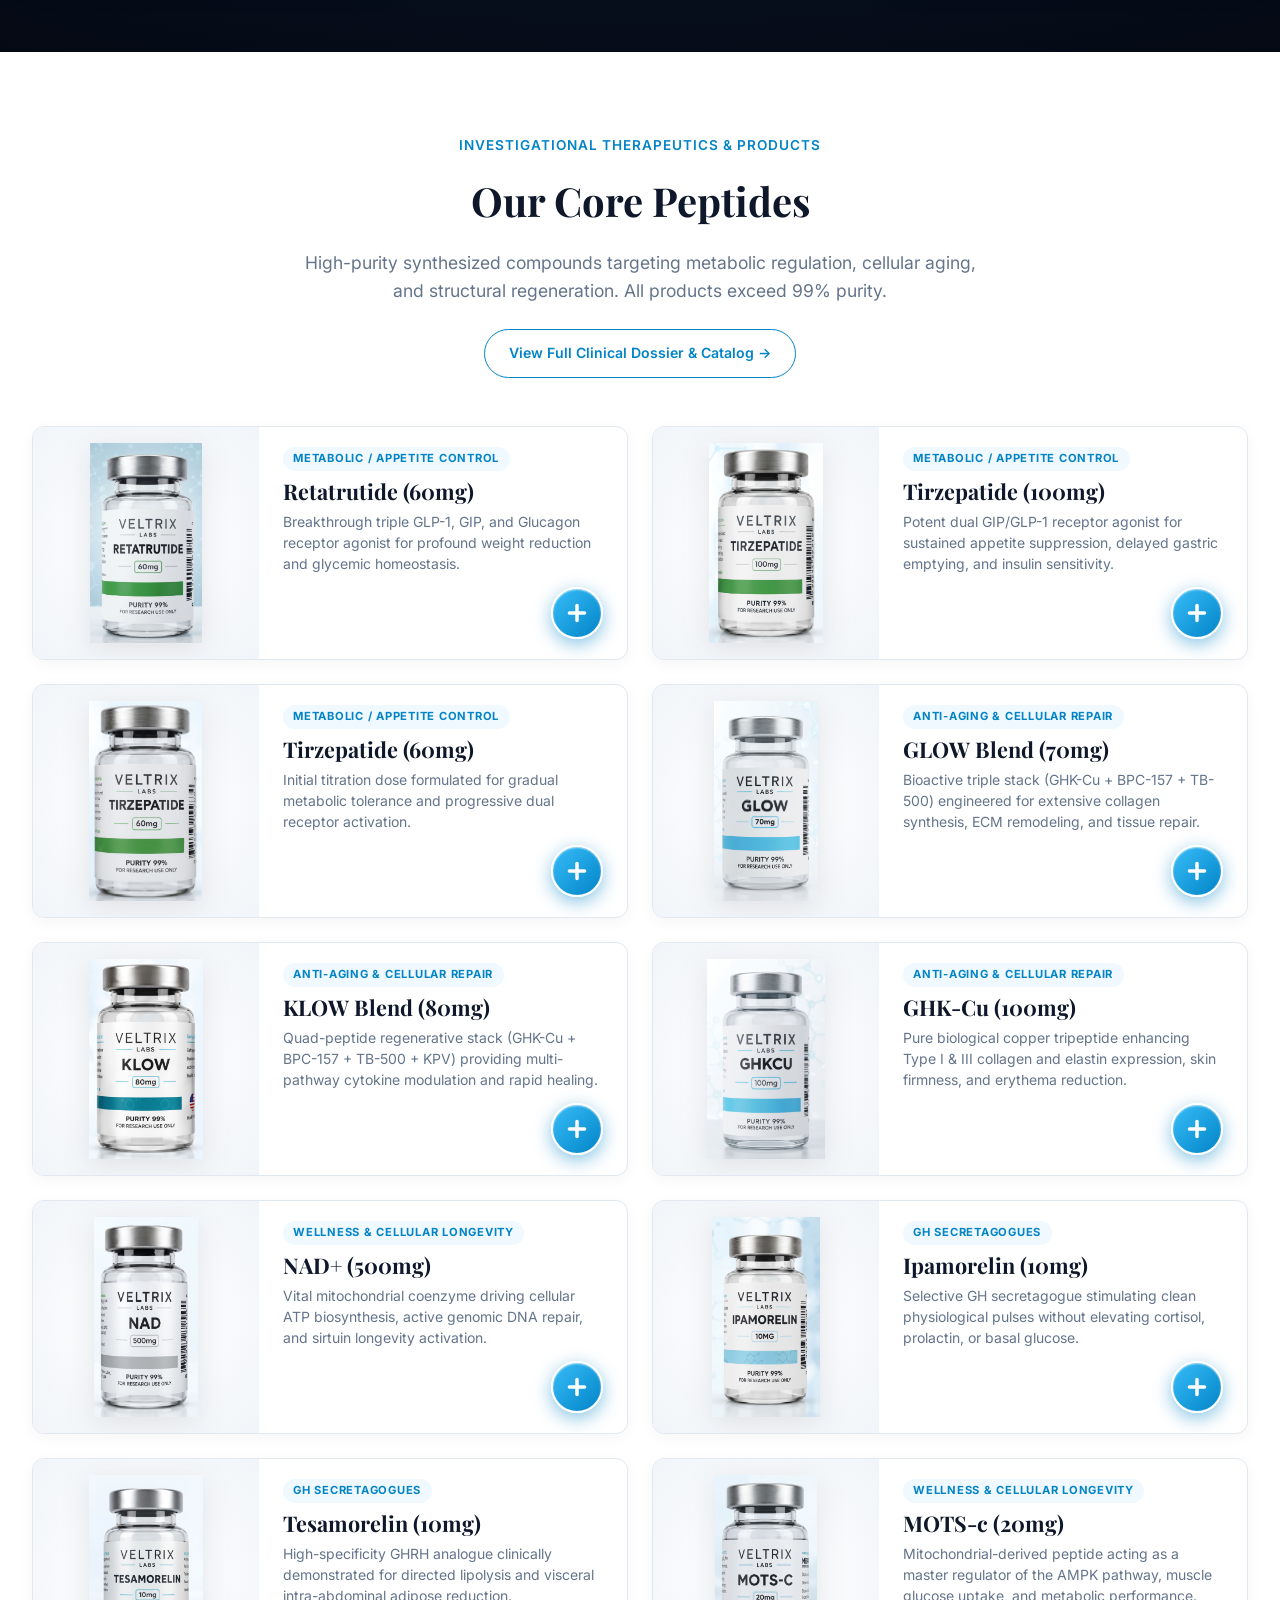
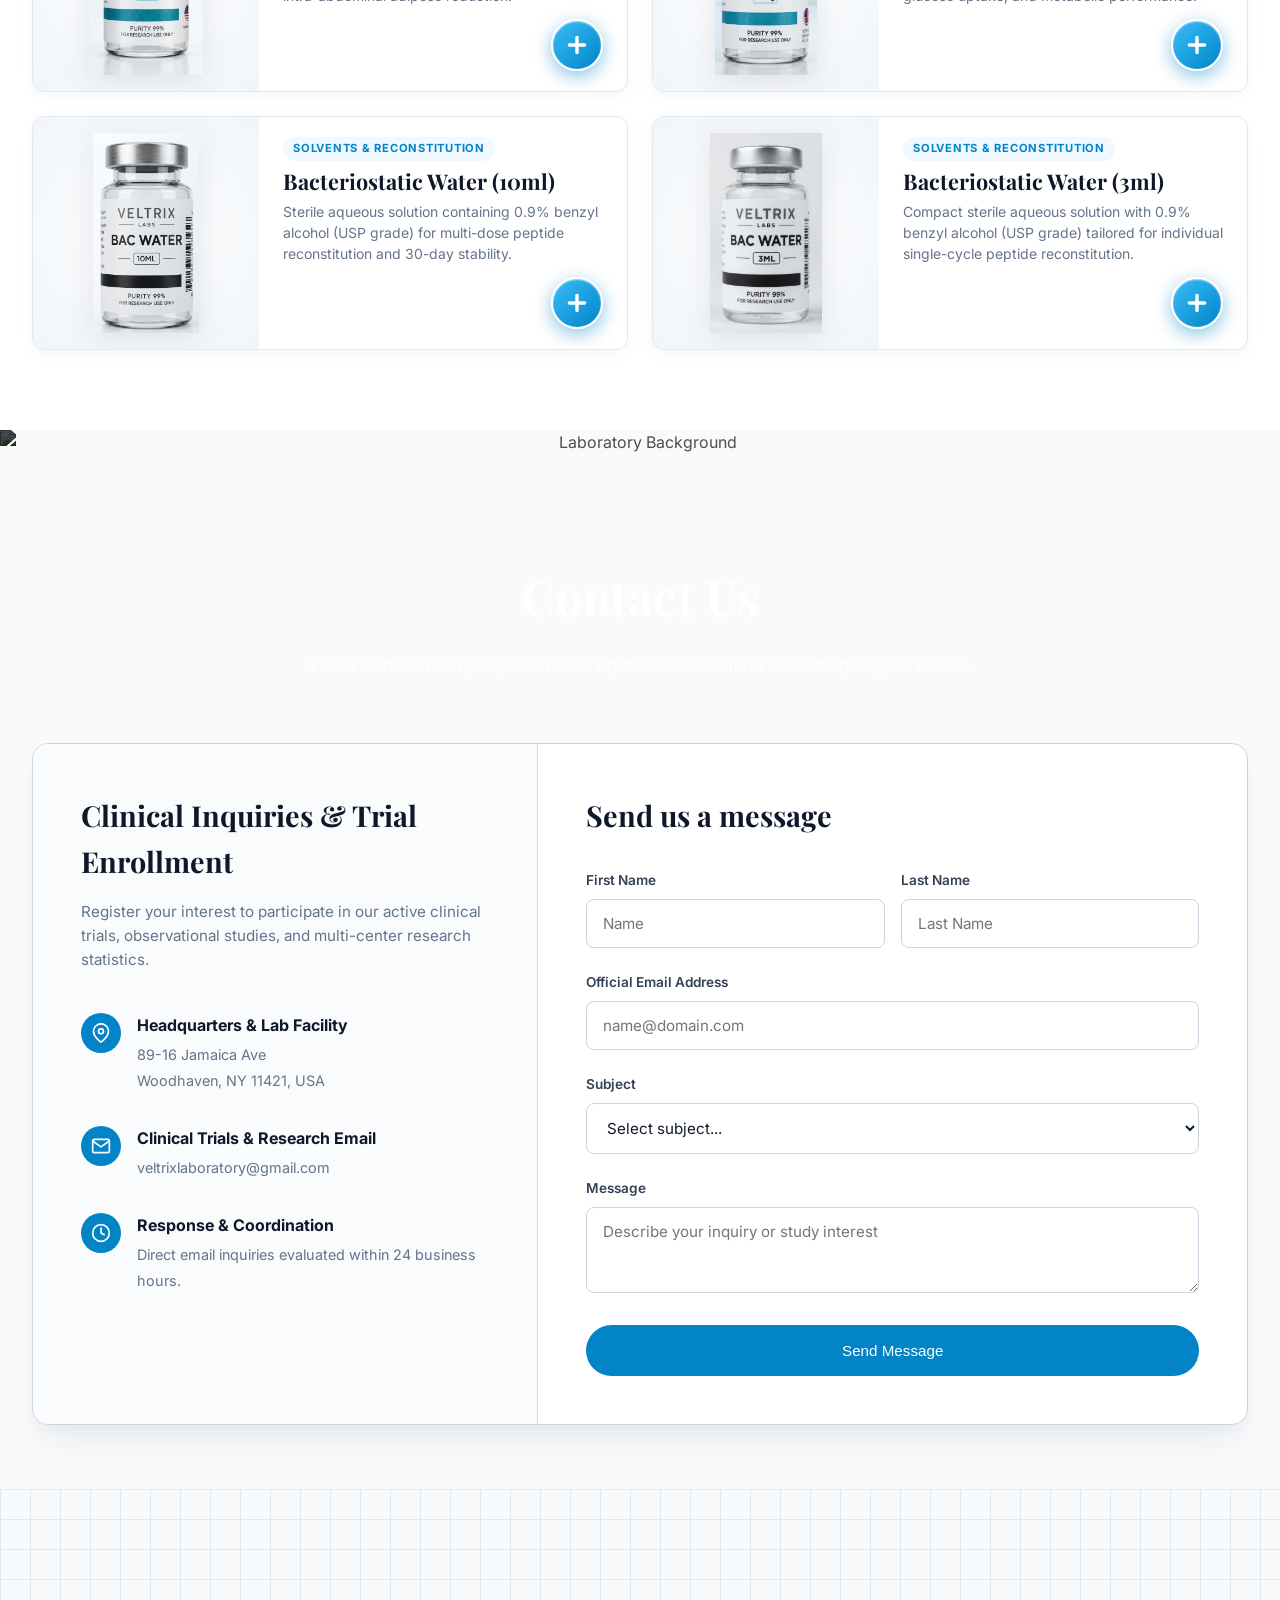
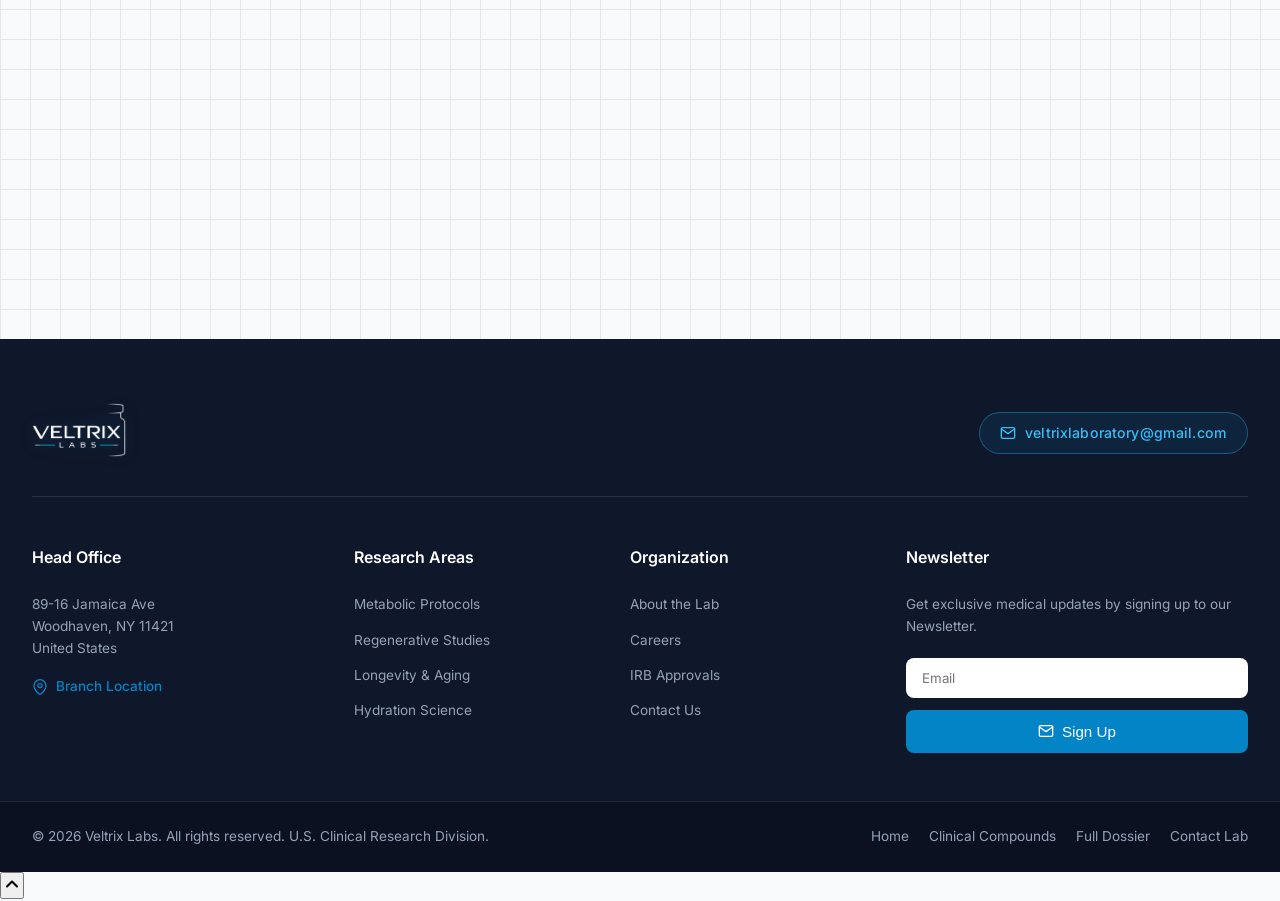
==== commit ad7ab990: "feat: agregar fondo animado de ondas estilo PS3 en seccion why-choose" ====
--- a/index.html
+++ b/index.html
@@ -153,6 +153,7 @@
 
   <!-- WHY CHOOSE US -->
   <section class="why-choose" id="impact">
+    <canvas id="ps3WavesCanvas" class="ps3-waves-canvas" aria-hidden="true"></canvas>
     <div class="container why-choose-grid">
       <!-- Left Column (Image) -->
       <div class="why-img-col">
@@ -217,8 +218,7 @@
             Advanced Technology &amp; Facilities
           </li>
         </ul>
-        <a href="#contact" class="btn btn-outline"
-          style="border-radius: 6px; border-color: #cbd5e1; color: var(--color-text);">Learn More About Us &rarr;</a>
+        <a href="#contact" class="btn btn-outline why-learn-btn">Learn More About Us &rarr;</a>
       </div>
 
       <!-- Right Column (Action) -->
@@ -692,19 +692,19 @@
         <div class="footer-col">
           <h4>Research Areas</h4>
           <ul>
-            <li><a href="#">Metabolic Protocols</a></li>
-            <li><a href="#">Regenerative Studies</a></li>
-            <li><a href="#">Longevity &amp; Aging</a></li>
-            <li><a href="#">Hydration Science</a></li>
+            <li><a href="products#metabolic">Metabolic Protocols</a></li>
+            <li><a href="products#antiaging">Regenerative Studies</a></li>
+            <li><a href="products#wellness">Longevity &amp; Aging</a></li>
+            <li><a href="products#solventes">Hydration Science</a></li>
           </ul>
         </div>
 
         <div class="footer-col">
           <h4>Organization</h4>
           <ul>
-            <li><a href="#">About the Lab</a></li>
-            <li><a href="#">Careers</a></li>
-            <li><a href="#">IRB Approvals</a></li>
+            <li><a href="#impact">About the Lab</a></li>
+            <li><a href="#contact">Careers</a></li>
+            <li><a href="#impact">IRB Approvals</a></li>
             <li><a href="#contact">Contact Us</a></li>
           </ul>
         </div>
@@ -749,8 +749,15 @@
     </div>
   </div>
 
+  <!-- BACK TO TOP FLOATING BUTTON -->
+  <button id="backToTopBtn" class="back-to-top-btn" aria-label="Return to top" title="Return to top">
+    <svg width="20" height="20" viewBox="0 0 24 24" fill="none" stroke="currentColor" stroke-width="2.5" stroke-linecap="round" stroke-linejoin="round">
+      <polyline points="18 15 12 9 6 15"></polyline>
+    </svg>
+  </button>
+
   <script src="products-data.js"></script>
-  <script src="app.js?v=4.5"></script>
+  <script src="app.js?v=4.6"></script>
 </body>
 
 </html>
--- a/style.css
+++ b/style.css
@@ -737,21 +737,39 @@
 }
 
 /* WHY CHOOSE US */
+/* WHY CHOOSE US - SONY PS3 XMB SILK WAVE THEME */
 .why-choose {
-  padding: 4rem 0 6rem;
-  background-color: white;
+  padding: 5.5rem 0 6.5rem;
+  position: relative;
+  overflow: hidden;
+  background: radial-gradient(ellipse 95% 75% at 50% 40%, #0e2038 0%, #07101e 60%, #040812 100%);
+  color: #f1f5f9;
+}
+
+.ps3-waves-canvas {
+  position: absolute;
+  top: 0;
+  left: 0;
+  width: 100%;
+  height: 100%;
+  pointer-events: none;
+  z-index: 1;
 }
 
 .why-choose-grid {
   display: grid;
   grid-template-columns: 1fr 1.2fr 1fr;
   gap: 2rem;
+  position: relative;
+  z-index: 2;
 }
 
 .why-img-col {
   position: relative;
-  border-radius: 12px;
+  border-radius: 14px;
   overflow: hidden;
+  box-shadow: 0 20px 40px rgba(0, 0, 0, 0.45);
+  border: 1px solid rgba(56, 189, 248, 0.25);
 }
 
 .why-img-col .main-bldg {
@@ -764,14 +782,18 @@
 .floating-mission {
   position: absolute;
   bottom: 0; right: 0;
-  background-color: var(--color-accent);
+  background-color: rgba(2, 132, 199, 0.92);
+  backdrop-filter: blur(8px);
+  -webkit-backdrop-filter: blur(8px);
   color: white;
   padding: 1.5rem;
-  border-top-left-radius: 12px;
+  border-top-left-radius: 14px;
   display: flex;
   align-items: flex-start;
   gap: 1rem;
   max-width: 85%;
+  border-top: 1px solid rgba(255, 255, 255, 0.2);
+  border-left: 1px solid rgba(255, 255, 255, 0.2);
 }
 
 .mission-icon {
@@ -803,17 +825,20 @@
 }
 
 .why-text-col h2 {
-  font-size: 2rem;
-  color: var(--color-primary);
+  font-size: 2.2rem;
+  color: #ffffff;
   margin-bottom: 1rem;
 }
 
-.why-text-col h2 span { color: var(--color-accent); }
+.why-text-col h2 span {
+  color: #38bdf8;
+  text-shadow: 0 0 24px rgba(56, 189, 248, 0.4);
+}
 
 .why-sub {
-  color: var(--color-text-light);
-  margin-bottom: 1.5rem;
-  font-size: 0.95rem;
+  color: #94a3b8;
+  margin-bottom: 1.75rem;
+  font-size: 1rem;
 }
 
 .check-list {
@@ -827,19 +852,46 @@
   gap: 0.75rem;
   margin-bottom: 1rem;
   font-weight: 500;
-  color: var(--color-text);
+  color: #f1f5f9;
   font-size: 0.95rem;
 }
 
 .check-list svg {
   width: 20px; height: 20px;
-  color: var(--color-accent);
+  color: #38bdf8;
   flex-shrink: 0;
+  filter: drop-shadow(0 0 6px rgba(56, 189, 248, 0.4));
+}
+
+.why-learn-btn {
+  border-radius: 6px;
+  border: 1px solid #38bdf8;
+  color: #ffffff;
+  background: rgba(56, 189, 248, 0.1);
+  padding: 0.75rem 1.4rem;
+  display: inline-flex;
+  align-items: center;
+  text-decoration: none;
+  font-weight: 500;
+  font-size: 0.92rem;
+  transition: all 0.25s ease;
+}
+
+.why-learn-btn:hover {
+  background: #0284c7;
+  border-color: #0284c7;
+  color: #ffffff;
+  box-shadow: 0 6px 20px rgba(2, 132, 199, 0.45);
+  transform: translateY(-2px);
 }
 
 .why-action-col {
-  background-color: var(--color-primary);
-  border-radius: 12px;
+  background-color: rgba(15, 23, 42, 0.8);
+  backdrop-filter: blur(12px);
+  -webkit-backdrop-filter: blur(12px);
+  border-radius: 14px;
+  border: 1px solid rgba(56, 189, 248, 0.2);
+  box-shadow: 0 20px 40px rgba(0, 0, 0, 0.45);
   padding: 2.5rem;
   color: white;
   display: flex;
@@ -1131,7 +1183,8 @@
 .contact-card {
   background: white;
   border-radius: 16px;
-  box-shadow: var(--shadow-lg);
+  border: 1px solid #cbd5e1;
+  box-shadow: 0 20px 35px -10px rgba(15, 23, 42, 0.08), 0 8px 16px -6px rgba(15, 23, 42, 0.04);
   display: flex;
   overflow: hidden;
 }
@@ -1139,8 +1192,8 @@
 .contact-info-panel {
   flex: 1;
   padding: 3rem;
-  background-color: #fafafa;
-  border-right: 1px solid var(--color-border);
+  background-color: #fafbfc;
+  border-right: 1px solid #cbd5e1;
 }
 
 .contact-info-panel h3 {
@@ -1231,21 +1284,28 @@
 .input-group textarea {
   width: 100%;
   padding: 0.85rem 1rem;
-  background-color: #f8fafc;
-  border: 1px solid #e2e8f0;
+  background-color: #ffffff;
+  border: 1px solid #cbd5e1;
   border-radius: 8px;
   font-family: var(--font-sans);
   font-size: 0.95rem;
-  transition: all 0.3s ease;
+  color: var(--color-text-dark);
+  transition: border-color 0.2s ease, box-shadow 0.2s ease, background-color 0.2s ease;
+}
+
+.input-group input:hover,
+.input-group select:hover,
+.input-group textarea:hover {
+  border-color: #94a3b8;
 }
 
 .input-group input:focus,
 .input-group select:focus,
 .input-group textarea:focus {
   outline: none;
-  background-color: white;
+  background-color: #ffffff;
   border-color: var(--color-accent);
-  box-shadow: 0 0 0 3px rgba(2,132,199,0.1);
+  box-shadow: 0 0 0 3.5px rgba(2, 132, 199, 0.15);
 }
 
 /* FORM STATUS NOTIFICATION (INLINE, MODERN) */
@@ -1313,7 +1373,11 @@
   height: 450px;
   margin-top: 4rem;
   display: block;
-  background: #f8fafc url('data:image/svg+xml;utf8,<svg xmlns="http://www.w3.org/2000/svg" width="60" height="60" viewBox="0 0 60 60" fill="none" stroke="%23e2e8f0" stroke-width="1"><path d="M0 30h60M30 0v60"/></svg>');
+  background-color: #f8fafc;
+  background-image: 
+    linear-gradient(to right, #e2e8f0 1px, transparent 1px),
+    linear-gradient(to bottom, #e2e8f0 1px, transparent 1px);
+  background-size: 30px 30px;
   position: relative;
   overflow: hidden;
 }
@@ -1490,6 +1554,7 @@
   .domains-grid { grid-template-columns: repeat(3, 1fr); gap: 1.5rem; }
   .compound-grid { grid-template-columns: repeat(2, 1fr); }
   .contact-card { flex-direction: column; }
+  .contact-info-panel { border-right: none; border-bottom: 1px solid #cbd5e1; }
   .contact-info-panel, .contact-form-panel { padding: 2rem; }
 }
 
@@ -2315,3 +2380,58 @@
   }
 }
 
+/* ==========================================
+   BACK TO TOP FLOATING BUTTON
+   ========================================== */
+.back-to-top-btn {
+  position: fixed;
+  bottom: 2rem;
+  right: 2rem;
+  width: 48px;
+  height: 48px;
+  border-radius: 50%;
+  background-color: var(--color-accent);
+  color: #ffffff;
+  border: none;
+  cursor: pointer;
+  display: flex;
+  align-items: center;
+  justify-content: center;
+  box-shadow: 0 4px 14px rgba(2, 132, 199, 0.4), 0 2px 6px rgba(15, 23, 42, 0.15);
+  opacity: 0;
+  visibility: hidden;
+  transform: translateY(16px) scale(0.9);
+  transition: opacity 0.3s cubic-bezier(0.16, 1, 0.3, 1),
+              transform 0.3s cubic-bezier(0.16, 1, 0.3, 1),
+              visibility 0.3s ease,
+              background-color 0.2s ease,
+              box-shadow 0.2s ease;
+  z-index: 9999;
+  outline: none;
+}
+
+.back-to-top-btn:hover {
+  background-color: var(--color-accent-hover);
+  transform: translateY(-3px) scale(1.05);
+  box-shadow: 0 6px 20px rgba(2, 132, 199, 0.5), 0 3px 8px rgba(15, 23, 42, 0.2);
+}
+
+.back-to-top-btn:active {
+  transform: translateY(0) scale(0.95);
+}
+
+.back-to-top-btn.visible {
+  opacity: 1;
+  visibility: visible;
+  transform: translateY(0) scale(1);
+}
+
+@media (max-width: 768px) {
+  .back-to-top-btn {
+    bottom: 1.5rem;
+    right: 1.5rem;
+    width: 42px;
+    height: 42px;
+  }
+}
+
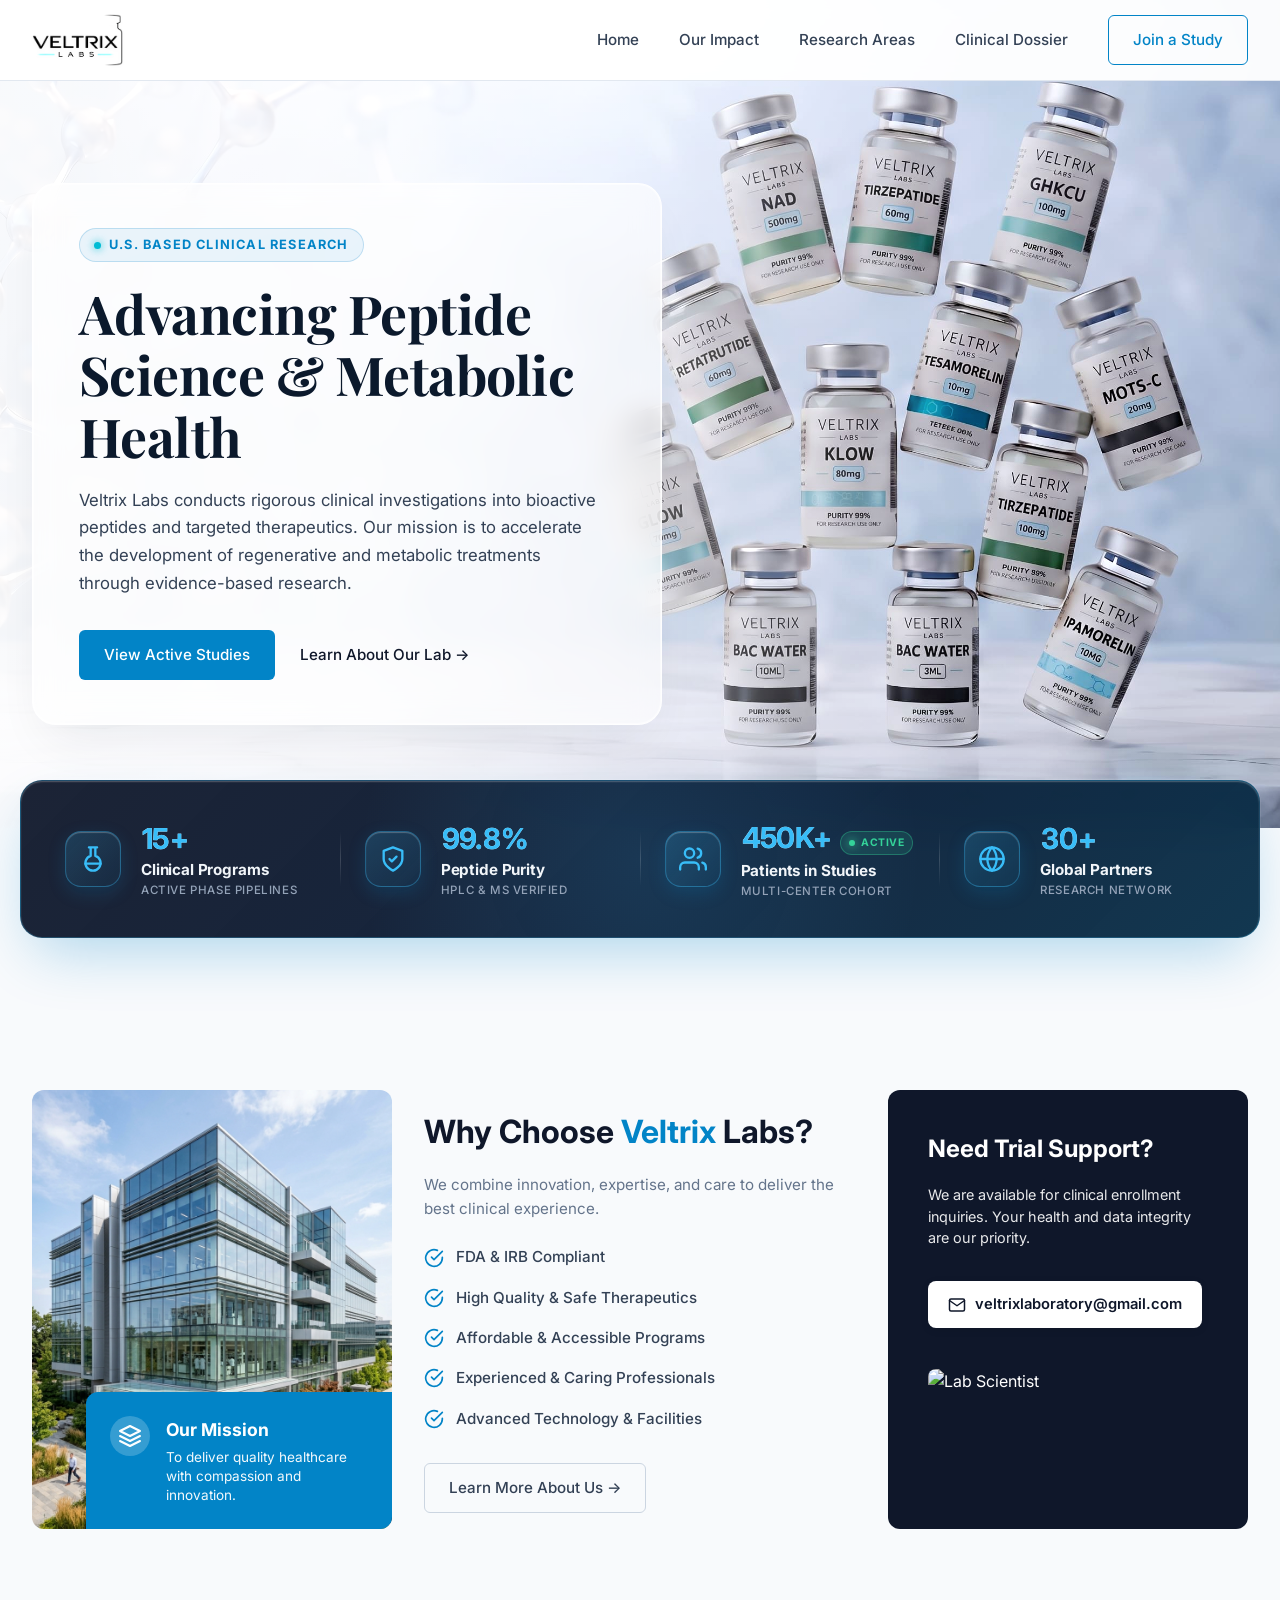
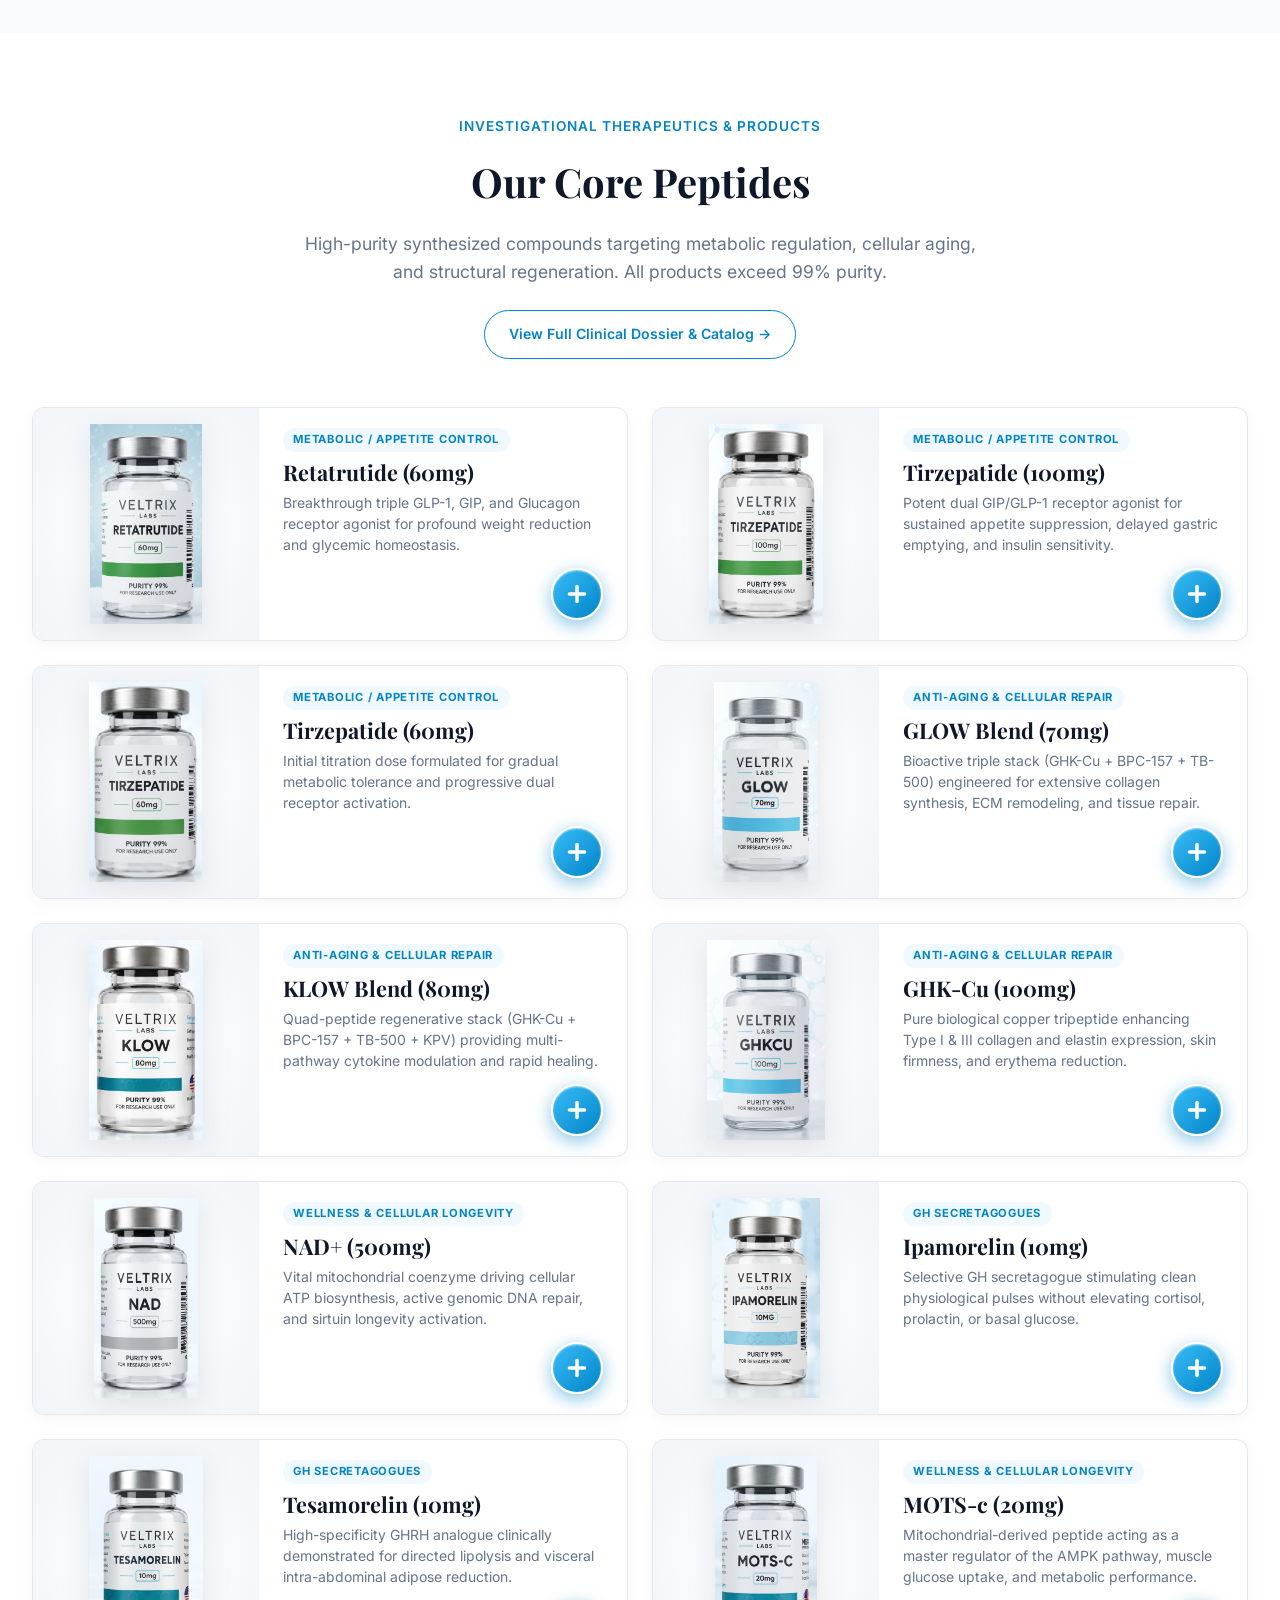
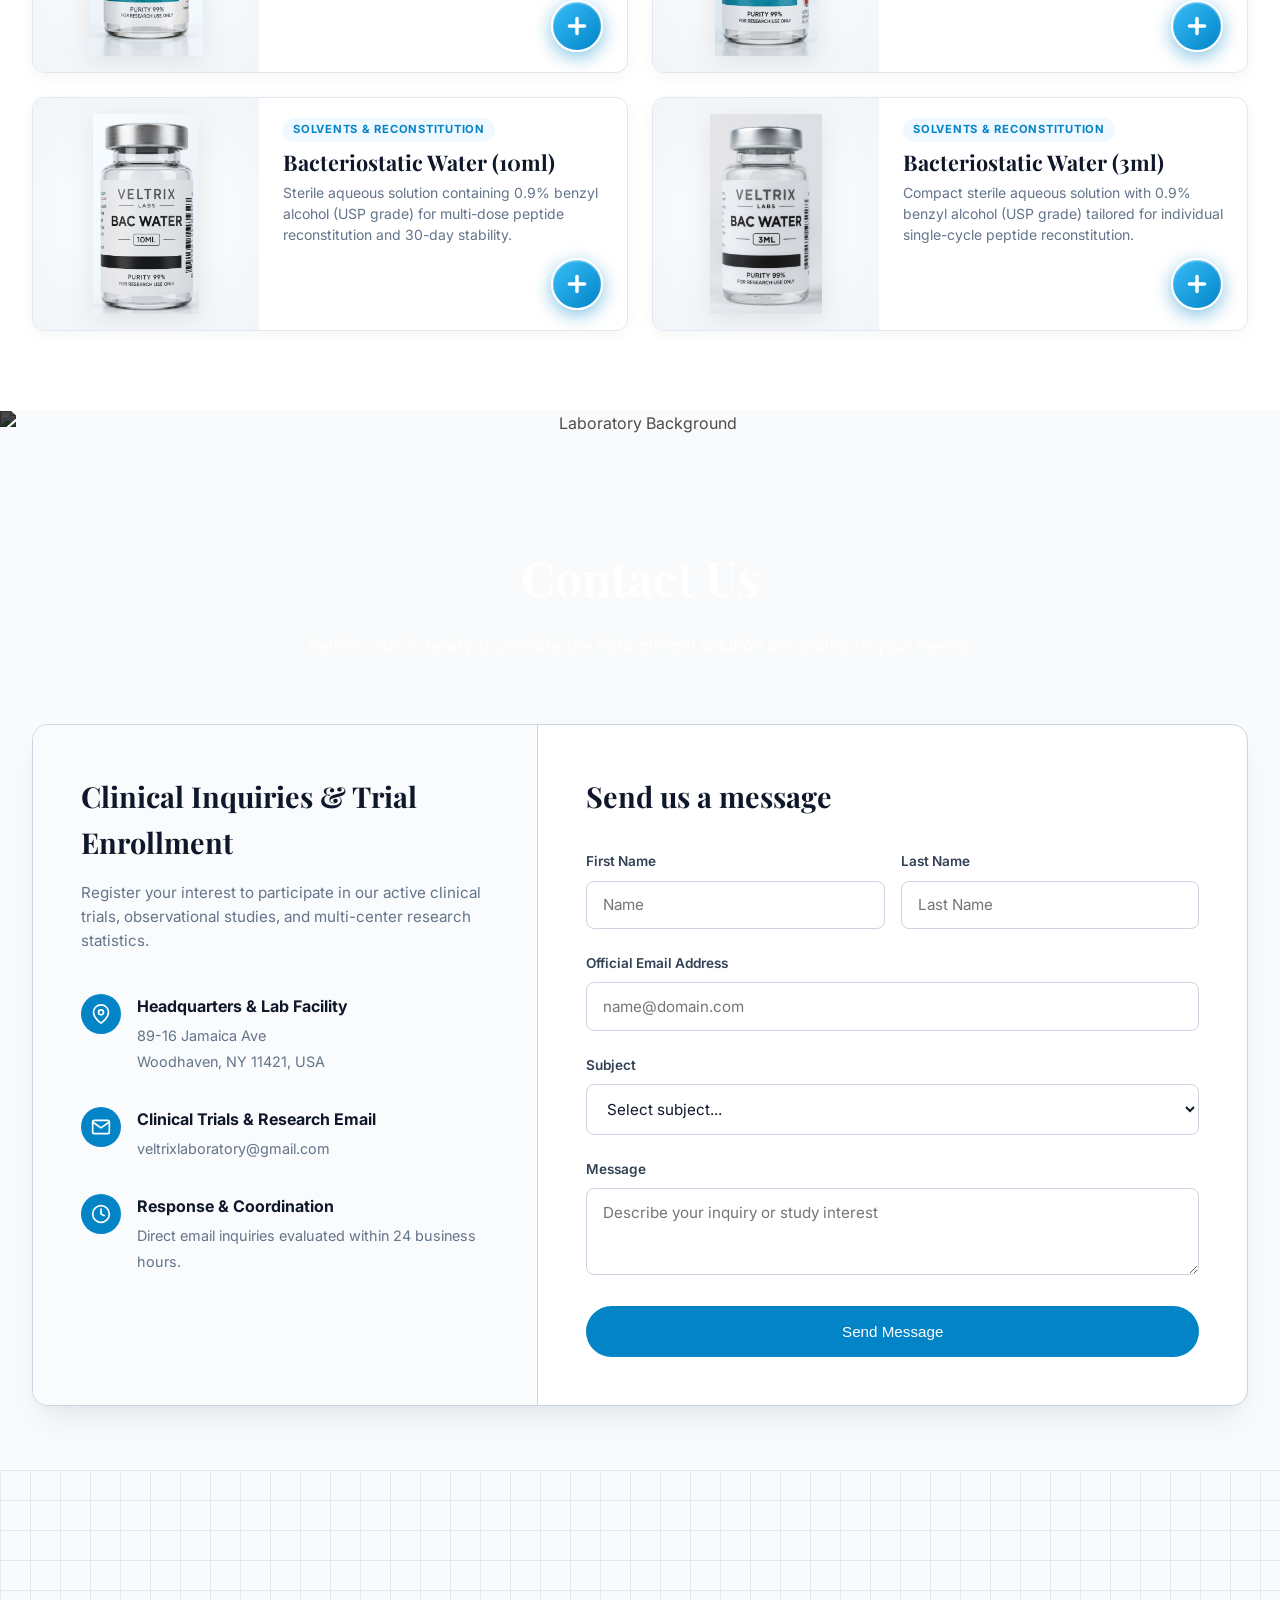
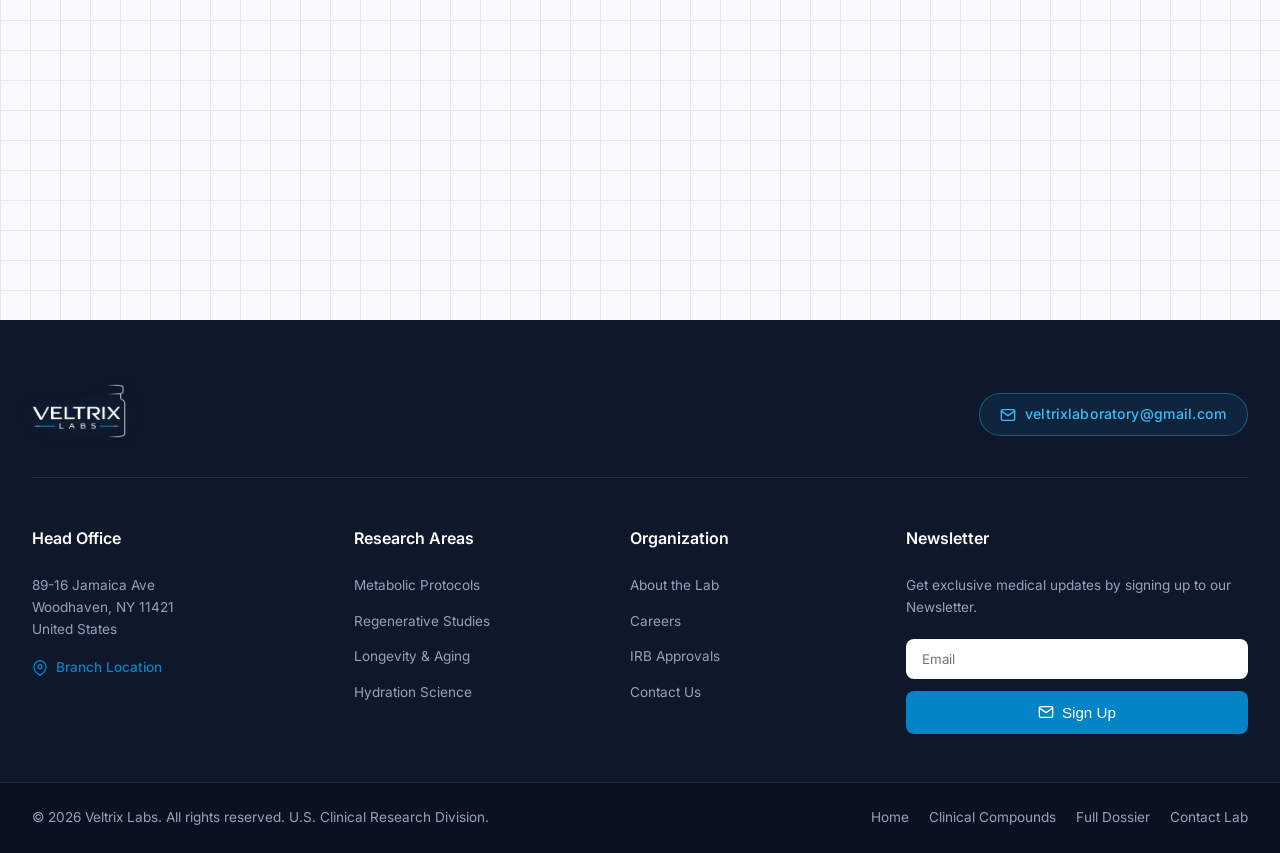
==== commit 22ab2647: "feat: olas de seda discretas de fondo, correccion de scroll horizontal y boton flotante fijo" ====
--- a/index.html
+++ b/index.html
@@ -17,7 +17,7 @@
     href="https://fonts.googleapis.com/css2?family=Inter:wght@300;400;500;600;700&family=Playfair+Display:wght@600;700&display=swap"
     rel="stylesheet" />
   <link rel="icon" type="image/png" href="images/logo/logo-hd.png" />
-  <link rel="stylesheet" href="style.css?v=4.6" />
+  <link rel="stylesheet" href="style.css?v=5.0" />
   <script>document.documentElement.classList.add('js-reveal');</script>
 </head>
 
@@ -218,7 +218,8 @@
             Advanced Technology &amp; Facilities
           </li>
         </ul>
-        <a href="#contact" class="btn btn-outline why-learn-btn">Learn More About Us &rarr;</a>
+        <a href="#contact" class="btn btn-outline"
+          style="border-radius: 6px; border-color: #cbd5e1; color: var(--color-text);">Learn More About Us &rarr;</a>
       </div>
 
       <!-- Right Column (Action) -->
@@ -750,14 +751,14 @@
   </div>
 
   <!-- BACK TO TOP FLOATING BUTTON -->
-  <button id="backToTopBtn" class="back-to-top-btn" aria-label="Return to top" title="Return to top">
-    <svg width="20" height="20" viewBox="0 0 24 24" fill="none" stroke="currentColor" stroke-width="2.5" stroke-linecap="round" stroke-linejoin="round">
+  <button id="backToTopBtn" class="back-to-top-btn" aria-label="Return to top" title="Return to top" style="position: fixed; bottom: 2rem; right: 2rem; z-index: 99999; display: none;">
+    <svg width="22" height="22" viewBox="0 0 24 24" fill="none" stroke="#ffffff" stroke-width="2.5" stroke-linecap="round" stroke-linejoin="round">
       <polyline points="18 15 12 9 6 15"></polyline>
     </svg>
   </button>
 
   <script src="products-data.js"></script>
-  <script src="app.js?v=4.6"></script>
+  <script src="app.js?v=5.0"></script>
 </body>
 
 </html>
--- a/style.css
+++ b/style.css
@@ -26,6 +26,8 @@
 
 html {
   scroll-behavior: smooth;
+  overflow-x: hidden;
+  max-width: 100%;
 }
 
 body {
@@ -34,6 +36,9 @@
   background-color: var(--color-bg);
   line-height: 1.6;
   -webkit-font-smoothing: antialiased;
+  overflow-x: hidden;
+  max-width: 100%;
+  position: relative;
 }
 
 a {
@@ -737,13 +742,13 @@
 }
 
 /* WHY CHOOSE US */
-/* WHY CHOOSE US - SONY PS3 XMB SILK WAVE THEME */
 .why-choose {
-  padding: 5.5rem 0 6.5rem;
   position: relative;
+  padding: 5rem 0 6.5rem;
+  background-color: #f8fafc;
   overflow: hidden;
-  background: radial-gradient(ellipse 95% 75% at 50% 40%, #0e2038 0%, #07101e 60%, #040812 100%);
-  color: #f1f5f9;
+  width: 100%;
+  max-width: 100%;
 }
 
 .ps3-waves-canvas {
@@ -752,24 +757,25 @@
   left: 0;
   width: 100%;
   height: 100%;
+  max-width: 100%;
   pointer-events: none;
-  z-index: 1;
-}
-
+  z-index: 0;
+  display: block;
+}
+
+.why-choose .container,
 .why-choose-grid {
+  position: relative;
+  z-index: 10;
   display: grid;
   grid-template-columns: 1fr 1.2fr 1fr;
   gap: 2rem;
-  position: relative;
-  z-index: 2;
 }
 
 .why-img-col {
   position: relative;
-  border-radius: 14px;
+  border-radius: 12px;
   overflow: hidden;
-  box-shadow: 0 20px 40px rgba(0, 0, 0, 0.45);
-  border: 1px solid rgba(56, 189, 248, 0.25);
 }
 
 .why-img-col .main-bldg {
@@ -782,18 +788,14 @@
 .floating-mission {
   position: absolute;
   bottom: 0; right: 0;
-  background-color: rgba(2, 132, 199, 0.92);
-  backdrop-filter: blur(8px);
-  -webkit-backdrop-filter: blur(8px);
+  background-color: var(--color-accent);
   color: white;
   padding: 1.5rem;
-  border-top-left-radius: 14px;
+  border-top-left-radius: 12px;
   display: flex;
   align-items: flex-start;
   gap: 1rem;
   max-width: 85%;
-  border-top: 1px solid rgba(255, 255, 255, 0.2);
-  border-left: 1px solid rgba(255, 255, 255, 0.2);
 }
 
 .mission-icon {
@@ -825,20 +827,17 @@
 }
 
 .why-text-col h2 {
-  font-size: 2.2rem;
-  color: #ffffff;
+  font-size: 2rem;
+  color: var(--color-primary);
   margin-bottom: 1rem;
 }
 
-.why-text-col h2 span {
-  color: #38bdf8;
-  text-shadow: 0 0 24px rgba(56, 189, 248, 0.4);
-}
+.why-text-col h2 span { color: var(--color-accent); }
 
 .why-sub {
-  color: #94a3b8;
-  margin-bottom: 1.75rem;
-  font-size: 1rem;
+  color: var(--color-text-light);
+  margin-bottom: 1.5rem;
+  font-size: 0.95rem;
 }
 
 .check-list {
@@ -852,46 +851,19 @@
   gap: 0.75rem;
   margin-bottom: 1rem;
   font-weight: 500;
-  color: #f1f5f9;
+  color: var(--color-text);
   font-size: 0.95rem;
 }
 
 .check-list svg {
   width: 20px; height: 20px;
-  color: #38bdf8;
+  color: var(--color-accent);
   flex-shrink: 0;
-  filter: drop-shadow(0 0 6px rgba(56, 189, 248, 0.4));
-}
-
-.why-learn-btn {
-  border-radius: 6px;
-  border: 1px solid #38bdf8;
-  color: #ffffff;
-  background: rgba(56, 189, 248, 0.1);
-  padding: 0.75rem 1.4rem;
-  display: inline-flex;
-  align-items: center;
-  text-decoration: none;
-  font-weight: 500;
-  font-size: 0.92rem;
-  transition: all 0.25s ease;
-}
-
-.why-learn-btn:hover {
-  background: #0284c7;
-  border-color: #0284c7;
-  color: #ffffff;
-  box-shadow: 0 6px 20px rgba(2, 132, 199, 0.45);
-  transform: translateY(-2px);
 }
 
 .why-action-col {
-  background-color: rgba(15, 23, 42, 0.8);
-  backdrop-filter: blur(12px);
-  -webkit-backdrop-filter: blur(12px);
-  border-radius: 14px;
-  border: 1px solid rgba(56, 189, 248, 0.2);
-  box-shadow: 0 20px 40px rgba(0, 0, 0, 0.45);
+  background-color: var(--color-primary);
+  border-radius: 12px;
   padding: 2.5rem;
   color: white;
   display: flex;
@@ -2384,20 +2356,20 @@
    BACK TO TOP FLOATING BUTTON
    ========================================== */
 .back-to-top-btn {
-  position: fixed;
-  bottom: 2rem;
-  right: 2rem;
+  position: fixed !important;
+  bottom: 2rem !important;
+  right: 2rem !important;
   width: 48px;
   height: 48px;
   border-radius: 50%;
-  background-color: var(--color-accent);
-  color: #ffffff;
-  border: none;
+  background-color: var(--color-accent) !important;
+  color: #ffffff !important;
+  border: none !important;
   cursor: pointer;
-  display: flex;
+  display: none;
   align-items: center;
   justify-content: center;
-  box-shadow: 0 4px 14px rgba(2, 132, 199, 0.4), 0 2px 6px rgba(15, 23, 42, 0.15);
+  box-shadow: 0 6px 20px rgba(2, 132, 199, 0.45), 0 2px 8px rgba(15, 23, 42, 0.15);
   opacity: 0;
   visibility: hidden;
   transform: translateY(16px) scale(0.9);
@@ -2406,32 +2378,40 @@
               visibility 0.3s ease,
               background-color 0.2s ease,
               box-shadow 0.2s ease;
-  z-index: 9999;
+  z-index: 99999 !important;
   outline: none;
+  -webkit-tap-highlight-color: transparent;
+}
+
+.back-to-top-btn svg {
+  display: block;
+  stroke: #ffffff;
+  pointer-events: none;
 }
 
 .back-to-top-btn:hover {
-  background-color: var(--color-accent-hover);
-  transform: translateY(-3px) scale(1.05);
-  box-shadow: 0 6px 20px rgba(2, 132, 199, 0.5), 0 3px 8px rgba(15, 23, 42, 0.2);
+  background-color: var(--color-accent-hover) !important;
+  transform: translateY(-3px) scale(1.06) !important;
+  box-shadow: 0 8px 25px rgba(2, 132, 199, 0.55), 0 4px 10px rgba(15, 23, 42, 0.2);
 }
 
 .back-to-top-btn:active {
-  transform: translateY(0) scale(0.95);
+  transform: translateY(0) scale(0.95) !important;
 }
 
 .back-to-top-btn.visible {
-  opacity: 1;
-  visibility: visible;
-  transform: translateY(0) scale(1);
+  display: flex !important;
+  opacity: 1 !important;
+  visibility: visible !important;
+  transform: translateY(0) scale(1) !important;
 }
 
 @media (max-width: 768px) {
   .back-to-top-btn {
-    bottom: 1.5rem;
-    right: 1.5rem;
-    width: 42px;
-    height: 42px;
-  }
-}
-
+    bottom: 1.5rem !important;
+    right: 1.5rem !important;
+    width: 44px;
+    height: 44px;
+  }
+}
+
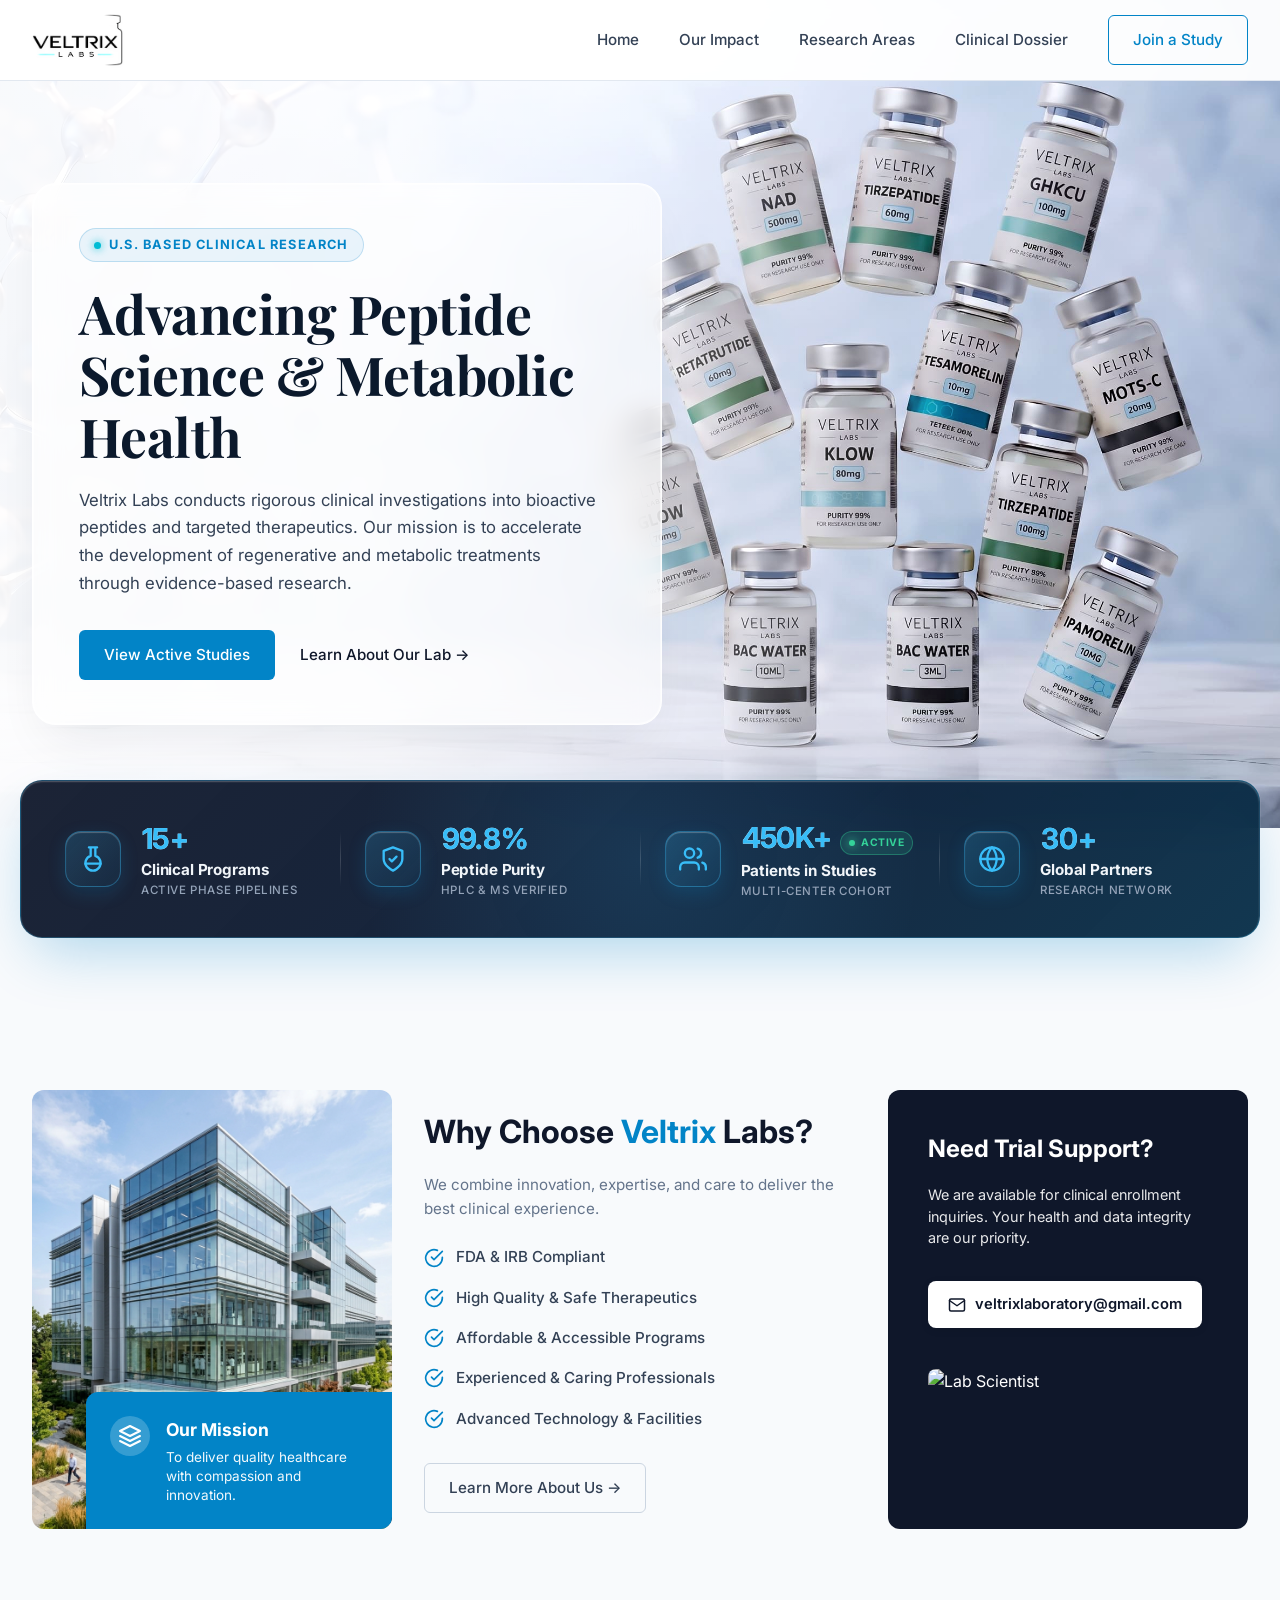
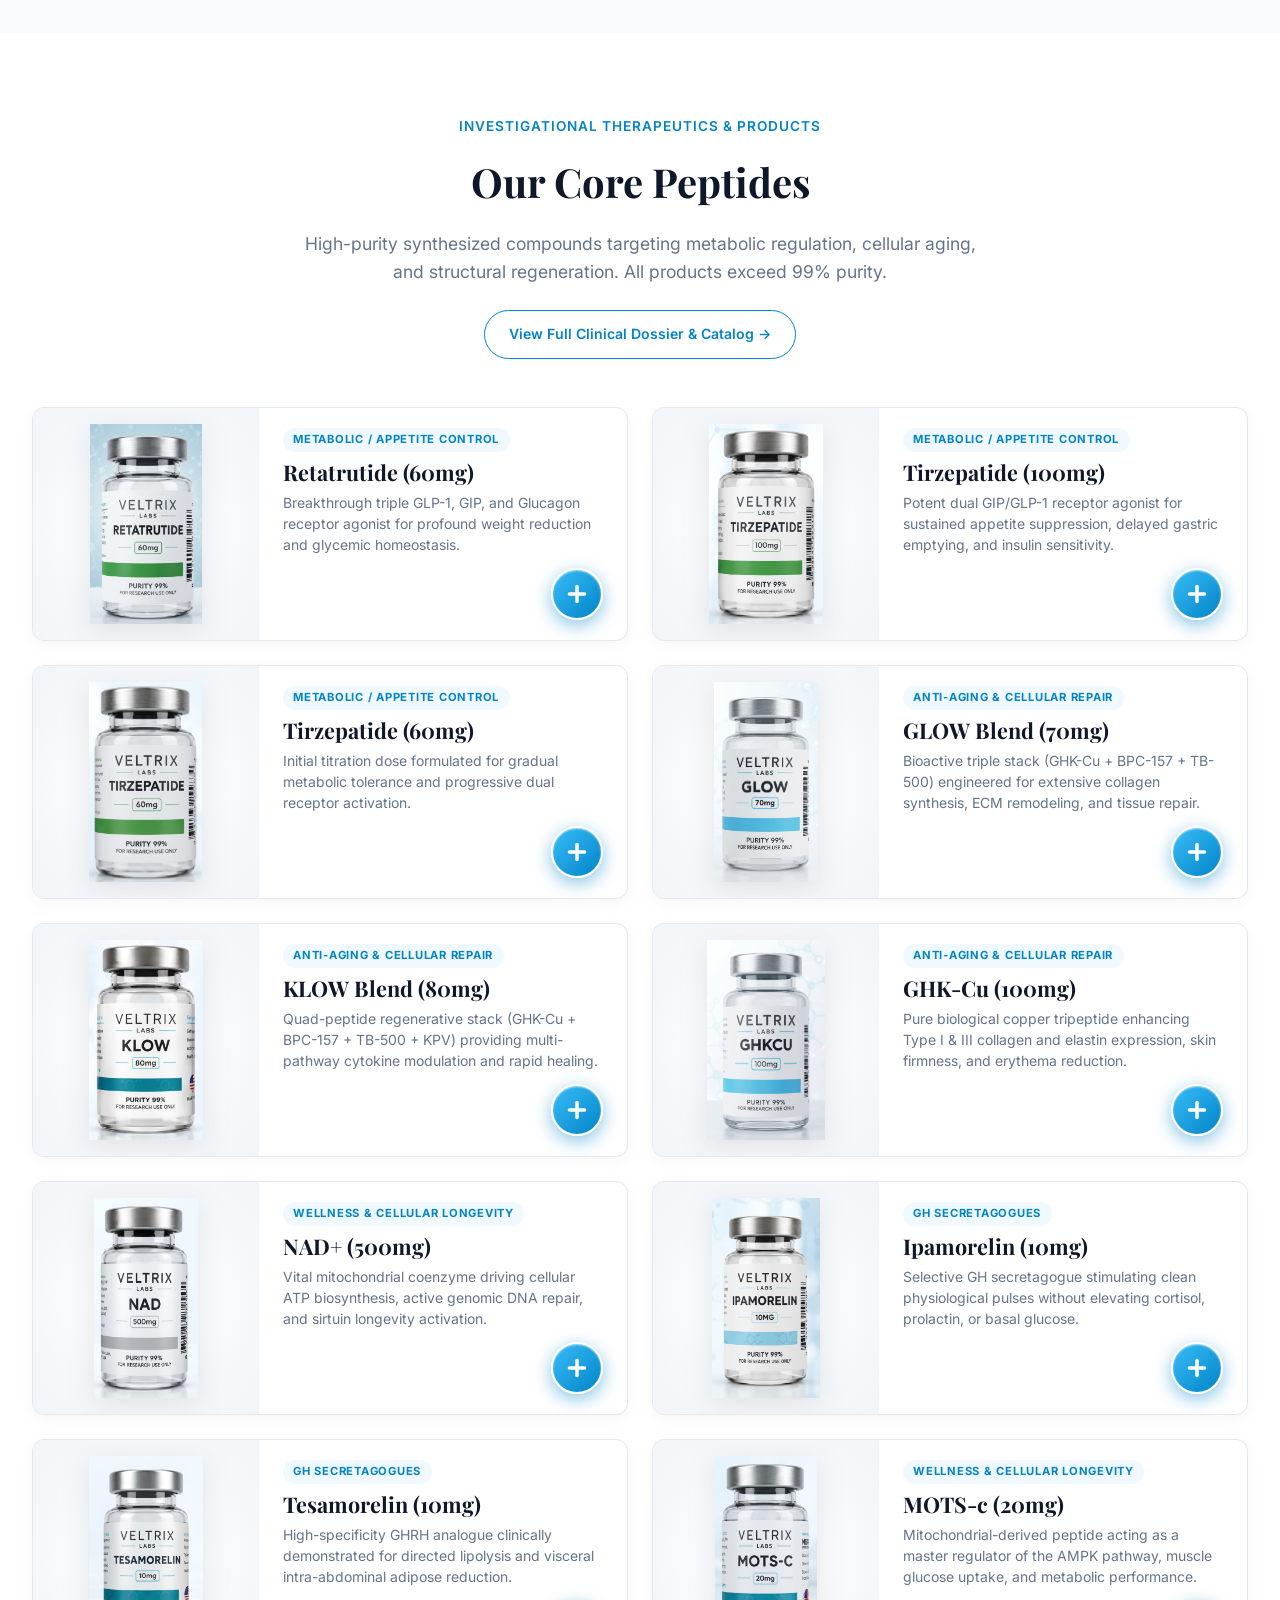
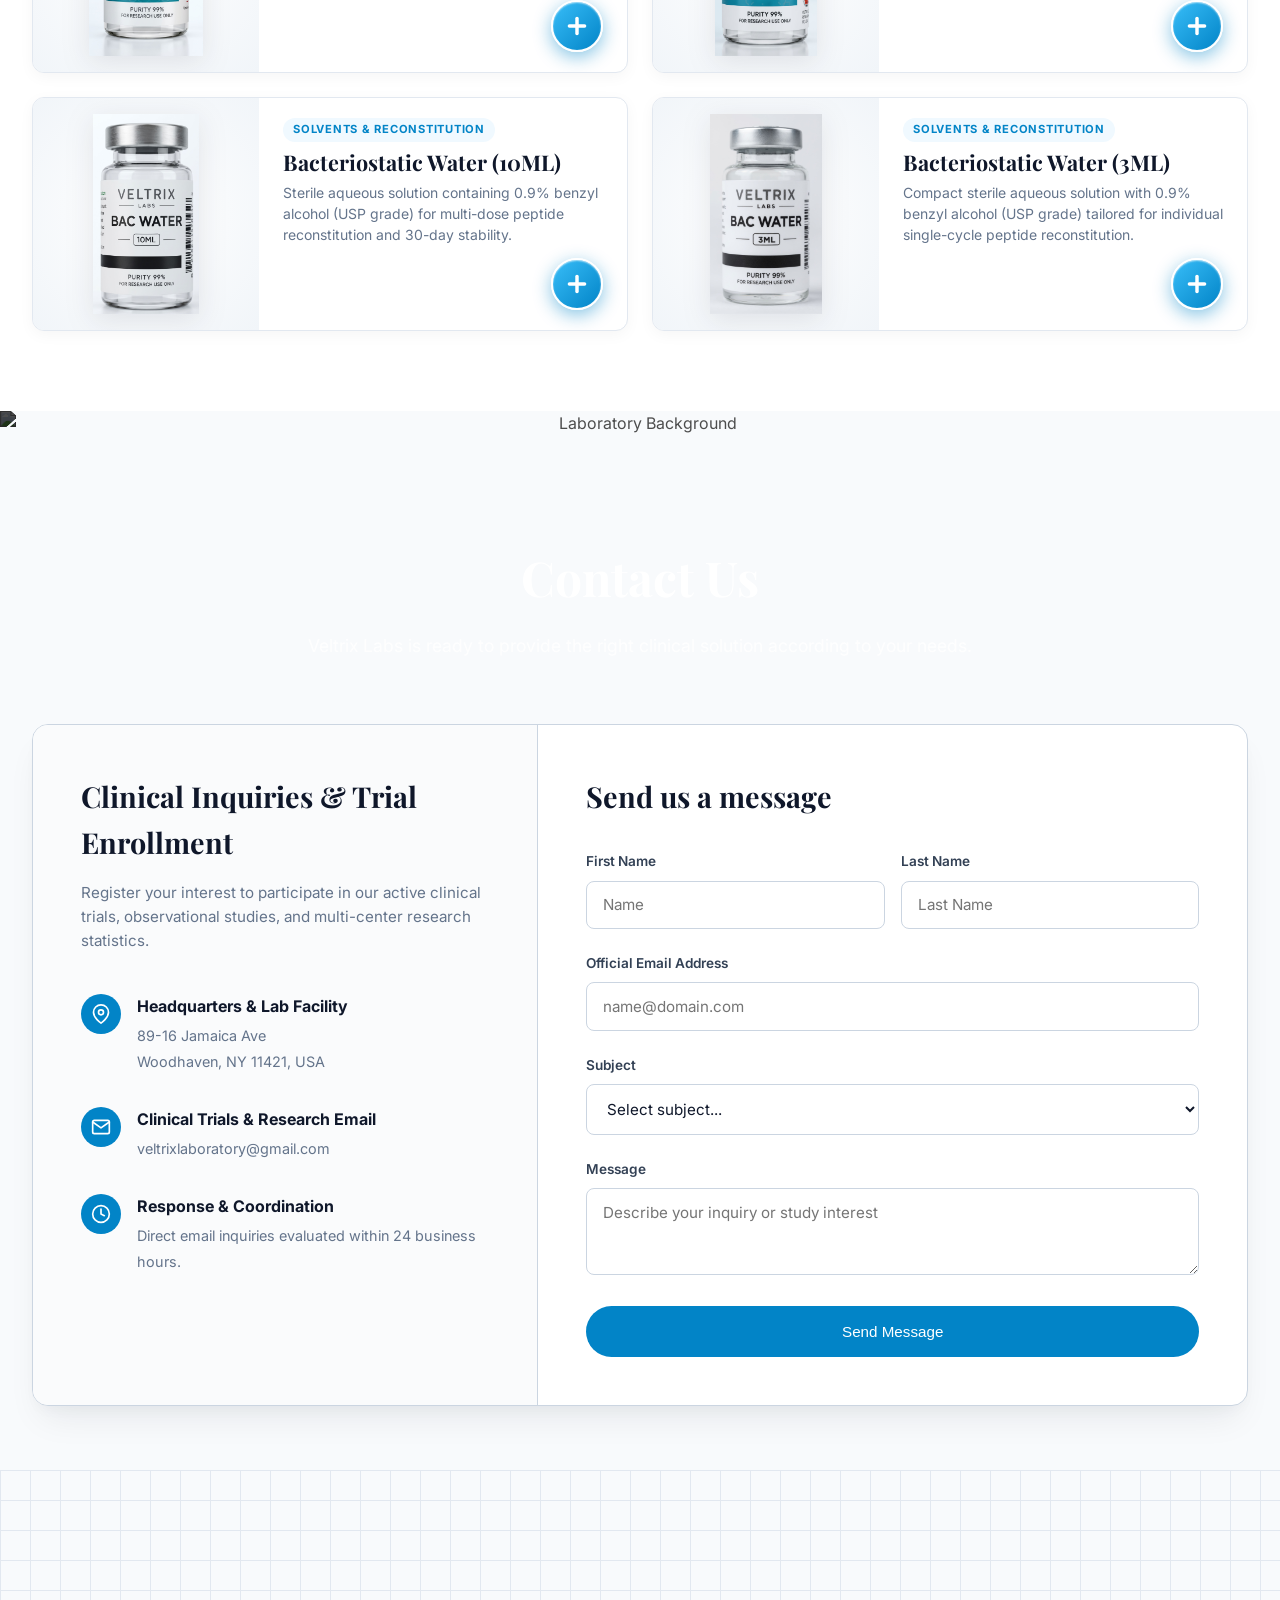
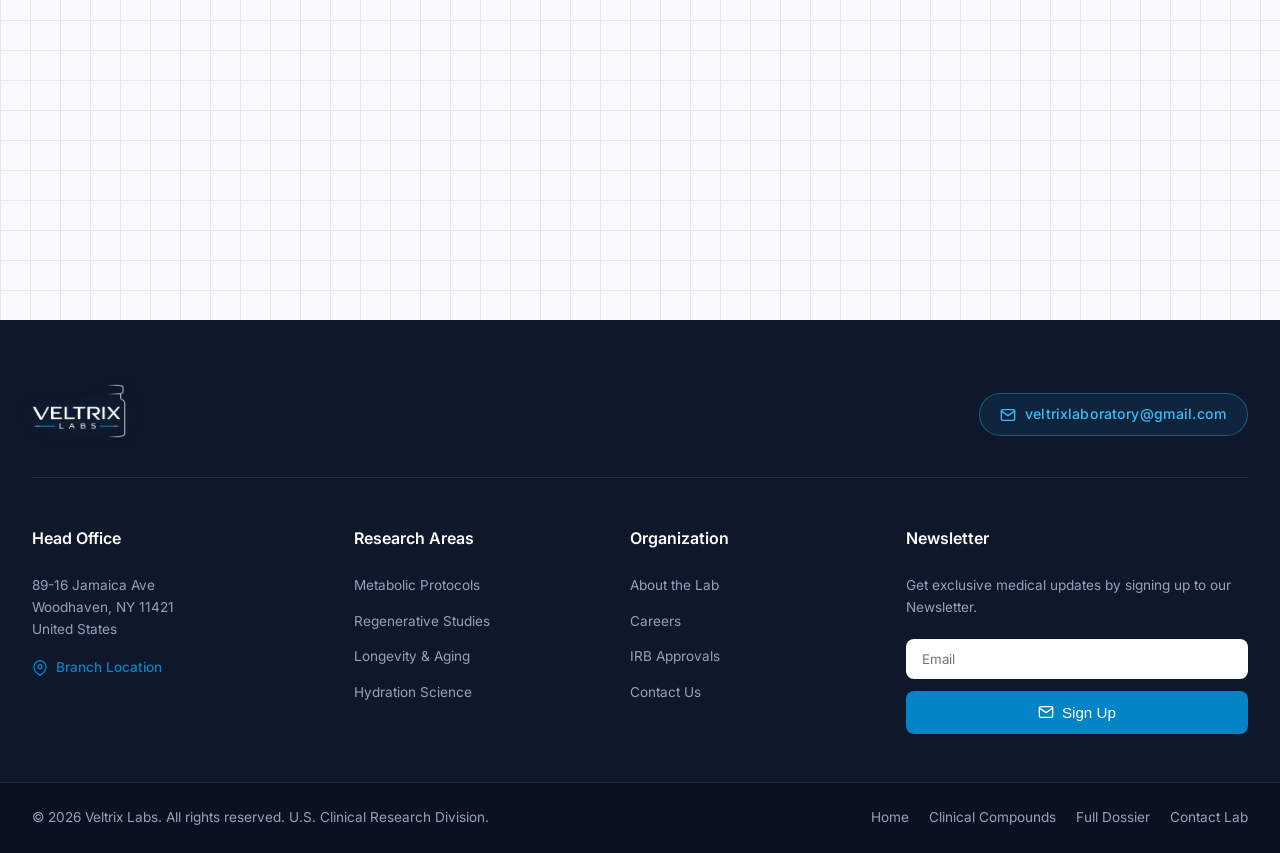
==== commit 7fbae4dd: "fix: colocar unidades ML en mayusculas para Bacteriostatic Water" ====
--- a/index.html
+++ b/index.html
@@ -17,7 +17,7 @@
     href="https://fonts.googleapis.com/css2?family=Inter:wght@300;400;500;600;700&family=Playfair+Display:wght@600;700&display=swap"
     rel="stylesheet" />
   <link rel="icon" type="image/png" href="images/logo/logo-hd.png" />
-  <link rel="stylesheet" href="style.css?v=5.0" />
+  <link rel="stylesheet" href="style.css?v=5.6" />
   <script>document.documentElement.classList.add('js-reveal');</script>
 </head>
 
@@ -482,42 +482,42 @@
           </div>
         </div>
 
-        <!-- Bacteriostatic Water 10ml -->
-        <div class="compound-card">
-          <div class="compound-img">
-            <img src="images/imagenes/bac-water-10ML.jpg" alt="Bacteriostatic Water (10ml)" />
+        <!-- Bacteriostatic Water 10ML -->
+        <div class="compound-card">
+          <div class="compound-img">
+            <img src="images/imagenes/bac-water-10ML.jpg" alt="Bacteriostatic Water (10ML)" />
           </div>
           <div class="compound-info">
             <span class="compound-tag">Solvents &amp; Reconstitution</span>
-            <h3>Bacteriostatic Water (10ml)</h3>
+            <h3>Bacteriostatic Water (10ML)</h3>
             <p>Sterile aqueous solution containing 0.9% benzyl alcohol (USP grade) for multi-dose peptide reconstitution
               and 30-day stability.</p>
             <div class="compound-card-footer">
               <button type="button" class="compound-btn-plus" data-id="bac_water_10ml"
-                aria-label="View Bacteriostatic Water 10ml details">
-                <svg viewBox="0 0 24 24" fill="none" stroke="currentColor" stroke-width="2.5" stroke-linecap="round"
-                  stroke-linejoin="round">
-                  <line x1="12" y1="5" x2="12" y2="19"></line>
-                  <line x1="5" y1="12" x2="19" y2="12"></line>
-                </svg>
-              </button>
-            </div>
-          </div>
-        </div>
-
-        <!-- Bacteriostatic Water 3ml -->
-        <div class="compound-card">
-          <div class="compound-img">
-            <img src="images/imagenes/bac-water-3ML.jpg" alt="Bacteriostatic Water (3ml)" />
+                aria-label="View Bacteriostatic Water 10ML details">
+                <svg viewBox="0 0 24 24" fill="none" stroke="currentColor" stroke-width="2.5" stroke-linecap="round"
+                  stroke-linejoin="round">
+                  <line x1="12" y1="5" x2="12" y2="19"></line>
+                  <line x1="5" y1="12" x2="19" y2="12"></line>
+                </svg>
+              </button>
+            </div>
+          </div>
+        </div>
+
+        <!-- Bacteriostatic Water 3ML -->
+        <div class="compound-card">
+          <div class="compound-img">
+            <img src="images/imagenes/bac-water-3ML.jpg" alt="Bacteriostatic Water (3ML)" />
           </div>
           <div class="compound-info">
             <span class="compound-tag">Solvents &amp; Reconstitution</span>
-            <h3>Bacteriostatic Water (3ml)</h3>
+            <h3>Bacteriostatic Water (3ML)</h3>
             <p>Compact sterile aqueous solution with 0.9% benzyl alcohol (USP grade) tailored for individual
               single-cycle peptide reconstitution.</p>
             <div class="compound-card-footer">
               <button type="button" class="compound-btn-plus" data-id="bac_water_3ml"
-                aria-label="View Bacteriostatic Water 3ml details">
+                aria-label="View Bacteriostatic Water 3ML details">
                 <svg viewBox="0 0 24 24" fill="none" stroke="currentColor" stroke-width="2.5" stroke-linecap="round"
                   stroke-linejoin="round">
                   <line x1="12" y1="5" x2="12" y2="19"></line>
@@ -751,14 +751,15 @@
   </div>
 
   <!-- BACK TO TOP FLOATING BUTTON -->
-  <button id="backToTopBtn" class="back-to-top-btn" aria-label="Return to top" title="Return to top" style="position: fixed; bottom: 2rem; right: 2rem; z-index: 99999; display: none;">
-    <svg width="22" height="22" viewBox="0 0 24 24" fill="none" stroke="#ffffff" stroke-width="2.5" stroke-linecap="round" stroke-linejoin="round">
+  <button id="backToTopBtn" class="back-to-top-btn" aria-label="Return to top" title="Return to top"
+    style="position: fixed !important; bottom: 2.2rem !important; right: 2.2rem !important; width: 50px !important; height: 50px !important; border-radius: 50% !important; background: linear-gradient(135deg, #0284c7 0%, #0369a1 100%) !important; border: 2px solid rgba(255,255,255,0.4) !important; cursor: pointer !important; display: flex !important; align-items: center !important; justify-content: center !important; box-shadow: 0 8px 24px rgba(2,132,199,0.45), 0 3px 8px rgba(0,0,0,0.2) !important; opacity: 0; visibility: hidden; pointer-events: none; transform: translateY(20px) scale(0.85); transition: opacity 0.35s cubic-bezier(0.16,1,0.3,1), transform 0.35s cubic-bezier(0.16,1,0.3,1), visibility 0.35s ease, background 0.25s ease, box-shadow 0.25s ease; z-index: 999999 !important; outline: none;">
+    <svg width="22" height="22" viewBox="0 0 24 24" fill="none" stroke="#ffffff" stroke-width="2.5" stroke-linecap="round" stroke-linejoin="round" style="display: block; stroke: #ffffff; pointer-events: none;">
       <polyline points="18 15 12 9 6 15"></polyline>
     </svg>
   </button>
 
-  <script src="products-data.js"></script>
-  <script src="app.js?v=5.0"></script>
+  <script src="products-data.js?v=5.7"></script>
+  <script src="app.js?v=5.7"></script>
 </body>
 
 </html>
--- a/style.css
+++ b/style.css
@@ -667,42 +667,50 @@
 
 @media (max-width: 580px) {
   .stats-bar {
-    margin: -1.25rem 0.85rem 2.5rem;
-    border-radius: 20px;
-    box-shadow: 0 16px 40px -10px rgba(2, 132, 199, 0.28), 0 0 0 1px rgba(255, 255, 255, 0.08);
+    margin: -1.5rem 1rem 3rem;
+    border-radius: 24px;
+    background: linear-gradient(160deg, #0b1528 0%, #071222 60%, #040914 100%);
+    border: 1px solid rgba(56, 189, 248, 0.22);
+    box-shadow: 0 20px 48px -10px rgba(2, 132, 199, 0.3), 0 0 0 1px rgba(255, 255, 255, 0.06), inset 0 1px 0 rgba(255, 255, 255, 0.12);
   }
   .stats-container {
     grid-template-columns: repeat(2, 1fr);
-    gap: 0.75rem;
-    padding: 0.85rem;
+    gap: 0.85rem;
+    padding: 1.15rem 1rem;
   }
   .stat-item {
     display: flex;
     flex-direction: column;
     align-items: flex-start;
     gap: 0.65rem;
-    background: rgba(255, 255, 255, 0.04);
-    border: 1px solid rgba(56, 189, 248, 0.16);
-    border-radius: 14px;
-    padding: 0.95rem 0.85rem;
+    background: linear-gradient(145deg, rgba(255, 255, 255, 0.05) 0%, rgba(255, 255, 255, 0.02) 100%);
+    border: 1px solid rgba(56, 189, 248, 0.18);
+    border-radius: 16px;
+    padding: 1.1rem 0.95rem;
+    box-shadow: inset 0 1px 0 rgba(255, 255, 255, 0.08), 0 4px 12px rgba(0, 0, 0, 0.25);
     transition: transform 0.2s ease, background 0.2s ease;
   }
   .stat-item:active {
     background: rgba(255, 255, 255, 0.08);
-    transform: scale(0.98);
+    transform: scale(0.97);
   }
   .stat-item-highlight {
-    background: linear-gradient(135deg, rgba(2, 132, 199, 0.14) 0%, rgba(255, 255, 255, 0.04) 100%);
-    border-color: rgba(56, 189, 248, 0.35);
+    background: linear-gradient(145deg, rgba(2, 132, 199, 0.2) 0%, rgba(15, 23, 42, 0.6) 100%);
+    border-color: rgba(56, 189, 248, 0.38);
+    box-shadow: inset 0 1px 1px rgba(255, 255, 255, 0.15), 0 6px 18px rgba(2, 132, 199, 0.22);
   }
   .stat-icon-wrap {
     width: 38px;
     height: 38px;
-    border-radius: 10px;
+    border-radius: 11px;
+    background: rgba(56, 189, 248, 0.12);
+    border: 1px solid rgba(56, 189, 248, 0.28);
+    color: #38bdf8;
+    box-shadow: 0 4px 10px rgba(2, 132, 199, 0.15);
   }
   .stat-icon-wrap svg {
-    width: 19px;
-    height: 19px;
+    width: 20px;
+    height: 20px;
   }
   .stat-text {
     width: 100%;
@@ -712,32 +720,69 @@
     align-items: baseline;
     flex-wrap: wrap;
     gap: 0.35rem;
+    margin-top: 0.15rem;
   }
   .stat-number-row h3 {
-    font-size: 1.6rem;
+    font-size: 1.65rem;
     font-weight: 800;
     line-height: 1.05;
+    background: linear-gradient(180deg, #ffffff 40%, #e0f2fe 100%);
+    -webkit-background-clip: text;
+    -webkit-text-fill-color: transparent;
+    letter-spacing: -0.02em;
   }
   .stat-number-row h3 span {
-    font-size: 1.3rem;
+    font-size: 1.25rem;
+    color: #38bdf8;
+    -webkit-text-fill-color: #38bdf8;
+    font-weight: 700;
+    margin-left: 1px;
   }
   .stat-live-pulse {
-    font-size: 0.62rem;
-    padding: 0.12rem 0.4rem;
+    font-size: 0.6rem;
+    font-weight: 700;
+    padding: 0.15rem 0.45rem;
+    border-radius: 20px;
+    background: rgba(52, 211, 153, 0.16);
+    border: 1px solid rgba(52, 211, 153, 0.4);
+    color: #34d399;
+    letter-spacing: 0.4px;
+    transform: translateY(-1px);
   }
   .stat-label {
-    font-size: 0.82rem;
+    font-size: 0.84rem;
     font-weight: 600;
-    color: #f1f5f9;
-    margin: 0.25rem 0 0.1rem;
+    color: #f8fafc;
+    margin: 0.35rem 0 0.15rem;
     line-height: 1.25;
   }
   .stat-sub {
-    font-size: 0.65rem;
+    font-size: 0.64rem;
+    font-weight: 500;
     color: #94a3b8;
-    line-height: 1.2;
+    line-height: 1.25;
     text-transform: uppercase;
-    letter-spacing: 0.03em;
+    letter-spacing: 0.5px;
+  }
+}
+
+@media (max-width: 380px) {
+  .stats-container {
+    padding: 0.95rem 0.75rem;
+    gap: 0.65rem;
+  }
+  .stat-item {
+    padding: 0.95rem 0.8rem;
+    border-radius: 14px;
+  }
+  .stat-number-row h3 {
+    font-size: 1.45rem;
+  }
+  .stat-label {
+    font-size: 0.78rem;
+  }
+  .stat-sub {
+    font-size: 0.6rem;
   }
 }
 
@@ -763,7 +808,6 @@
   display: block;
 }
 
-.why-choose .container,
 .why-choose-grid {
   position: relative;
   z-index: 10;
@@ -1525,6 +1569,7 @@
   .impact-stats { border-left: none; padding-left: 0; }
   .domains-grid { grid-template-columns: repeat(3, 1fr); gap: 1.5rem; }
   .compound-grid { grid-template-columns: repeat(2, 1fr); }
+  .why-choose-grid { grid-template-columns: 1fr; gap: 2.5rem; }
   .contact-card { flex-direction: column; }
   .contact-info-panel { border-right: none; border-bottom: 1px solid #cbd5e1; }
   .contact-info-panel, .contact-form-panel { padding: 2rem; }
@@ -1580,8 +1625,60 @@
   }
   .compound-info { width: 100%; padding: 1.25rem 1.25rem 1.5rem; }
   .impact-stats { grid-template-columns: 1fr; gap: 2rem; }
-  .why-choose-grid { grid-template-columns: 1fr; gap: 2.5rem; }
-  .why-img-col .main-bldg { min-height: 280px; }
+  
+  /* WHY CHOOSE US - MOBILE STYLES */
+  .why-choose {
+    padding: 3.5rem 0 4.5rem;
+  }
+  .why-choose-grid { 
+    grid-template-columns: 1fr !important; 
+    gap: 2.25rem; 
+  }
+  .why-text-col {
+    order: 1;
+    padding: 0;
+  }
+  .why-text-col h2 {
+    font-size: 1.85rem;
+    line-height: 1.25;
+  }
+  .why-img-col {
+    order: 2;
+    width: 100%;
+    border-radius: 12px;
+  }
+  .why-img-col .main-bldg { 
+    min-height: 240px; 
+    height: 260px;
+    width: 100%;
+    object-fit: cover;
+  }
+  .floating-mission {
+    padding: 1.15rem;
+    max-width: 92%;
+    font-size: 0.88rem;
+  }
+  .why-action-col {
+    order: 3;
+    width: 100%;
+    padding: 2rem 1.5rem;
+    border-radius: 12px;
+  }
+  .why-action-col h3 {
+    font-size: 1.4rem;
+  }
+  .why-action-col .btn-phone {
+    width: 100%;
+    justify-content: center;
+    text-align: center;
+    font-size: 0.88rem;
+    word-break: break-all;
+    padding: 0.75rem 1rem;
+    margin-bottom: 1.5rem;
+  }
+  .action-img-wrap {
+    height: 140px;
+  }
   
   .contact-header { padding: 5rem 0 7rem; }
   .contact-title p { font-size: 0.95rem; padding: 0 1rem; line-height: 1.5; }
@@ -1604,6 +1701,16 @@
 
 @media (max-width: 480px) {
   .domains-grid { grid-template-columns: 1fr; }
+  .why-text-col h2 { font-size: 1.6rem; }
+  .floating-mission {
+    position: relative;
+    bottom: auto;
+    right: auto;
+    max-width: 100%;
+    border-top-left-radius: 0;
+    border-radius: 0 0 12px 12px;
+    padding: 1rem;
+  }
 }
 
 /* COMPOUND FOOTER & MODAL TRIGGER BUTTON */
@@ -2357,28 +2464,29 @@
    ========================================== */
 .back-to-top-btn {
   position: fixed !important;
-  bottom: 2rem !important;
-  right: 2rem !important;
-  width: 48px;
-  height: 48px;
-  border-radius: 50%;
-  background-color: var(--color-accent) !important;
+  bottom: 2.2rem !important;
+  right: 2.2rem !important;
+  width: 50px !important;
+  height: 50px !important;
+  border-radius: 50% !important;
+  background: linear-gradient(135deg, #0284c7 0%, #0369a1 100%) !important;
   color: #ffffff !important;
-  border: none !important;
-  cursor: pointer;
-  display: none;
-  align-items: center;
-  justify-content: center;
-  box-shadow: 0 6px 20px rgba(2, 132, 199, 0.45), 0 2px 8px rgba(15, 23, 42, 0.15);
-  opacity: 0;
-  visibility: hidden;
-  transform: translateY(16px) scale(0.9);
-  transition: opacity 0.3s cubic-bezier(0.16, 1, 0.3, 1),
-              transform 0.3s cubic-bezier(0.16, 1, 0.3, 1),
-              visibility 0.3s ease,
-              background-color 0.2s ease,
-              box-shadow 0.2s ease;
-  z-index: 99999 !important;
+  border: 2px solid rgba(255, 255, 255, 0.4) !important;
+  cursor: pointer !important;
+  display: flex !important;
+  align-items: center !important;
+  justify-content: center !important;
+  box-shadow: 0 8px 24px rgba(2, 132, 199, 0.45), 0 3px 8px rgba(0, 0, 0, 0.2) !important;
+  opacity: 0 !important;
+  visibility: hidden !important;
+  pointer-events: none !important;
+  transform: translateY(20px) scale(0.85) !important;
+  transition: opacity 0.35s cubic-bezier(0.16, 1, 0.3, 1),
+              transform 0.35s cubic-bezier(0.16, 1, 0.3, 1),
+              visibility 0.35s ease,
+              background 0.25s ease,
+              box-shadow 0.25s ease !important;
+  z-index: 999999 !important;
   outline: none;
   -webkit-tap-highlight-color: transparent;
 }
@@ -2387,12 +2495,17 @@
   display: block;
   stroke: #ffffff;
   pointer-events: none;
+  transition: transform 0.25s ease;
 }
 
 .back-to-top-btn:hover {
-  background-color: var(--color-accent-hover) !important;
-  transform: translateY(-3px) scale(1.06) !important;
-  box-shadow: 0 8px 25px rgba(2, 132, 199, 0.55), 0 4px 10px rgba(15, 23, 42, 0.2);
+  background: linear-gradient(135deg, #0ea5e9 0%, #0284c7 100%) !important;
+  transform: translateY(-4px) scale(1.08) !important;
+  box-shadow: 0 12px 30px rgba(2, 132, 199, 0.65), 0 6px 14px rgba(0, 0, 0, 0.25) !important;
+}
+
+.back-to-top-btn:hover svg {
+  transform: translateY(-2.5px);
 }
 
 .back-to-top-btn:active {
@@ -2400,9 +2513,9 @@
 }
 
 .back-to-top-btn.visible {
-  display: flex !important;
   opacity: 1 !important;
   visibility: visible !important;
+  pointer-events: auto !important;
   transform: translateY(0) scale(1) !important;
 }
 
@@ -2410,8 +2523,8 @@
   .back-to-top-btn {
     bottom: 1.5rem !important;
     right: 1.5rem !important;
-    width: 44px;
-    height: 44px;
-  }
-}
-
+    width: 46px !important;
+    height: 46px !important;
+  }
+}
+
